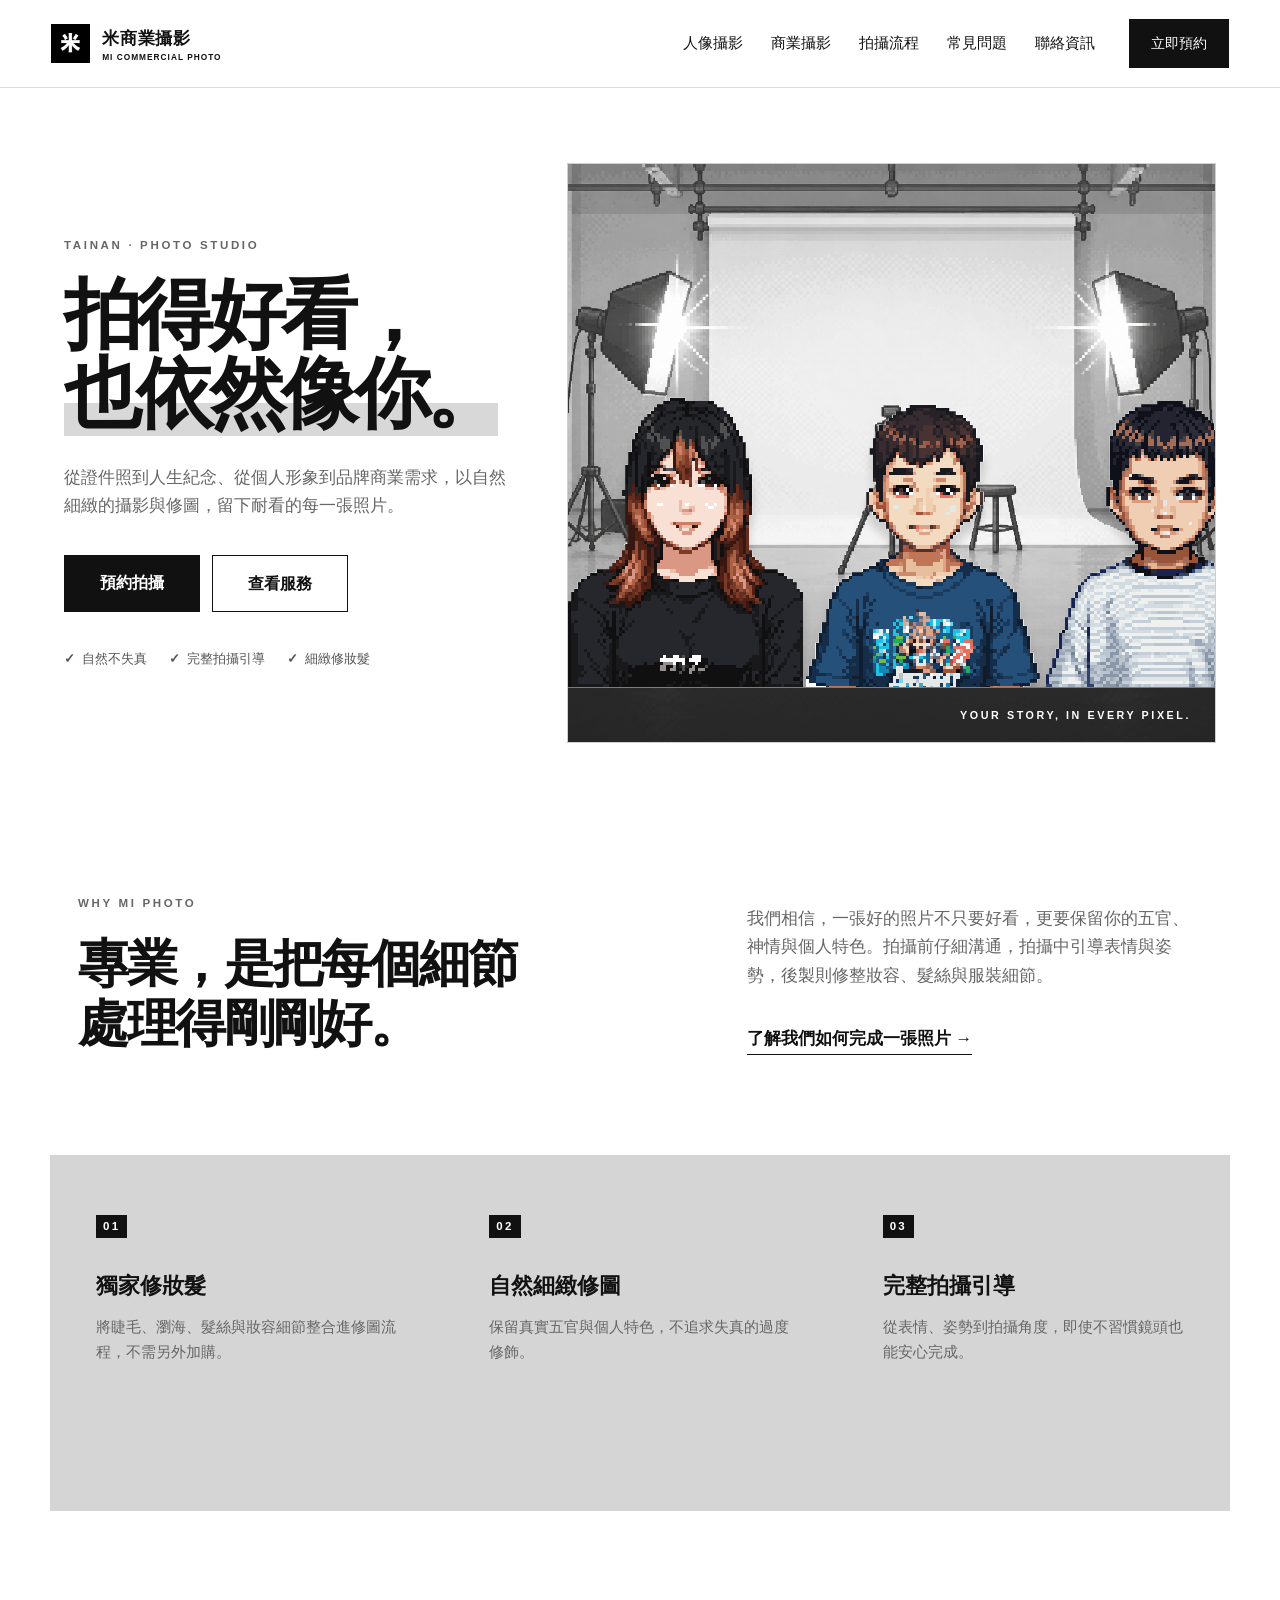
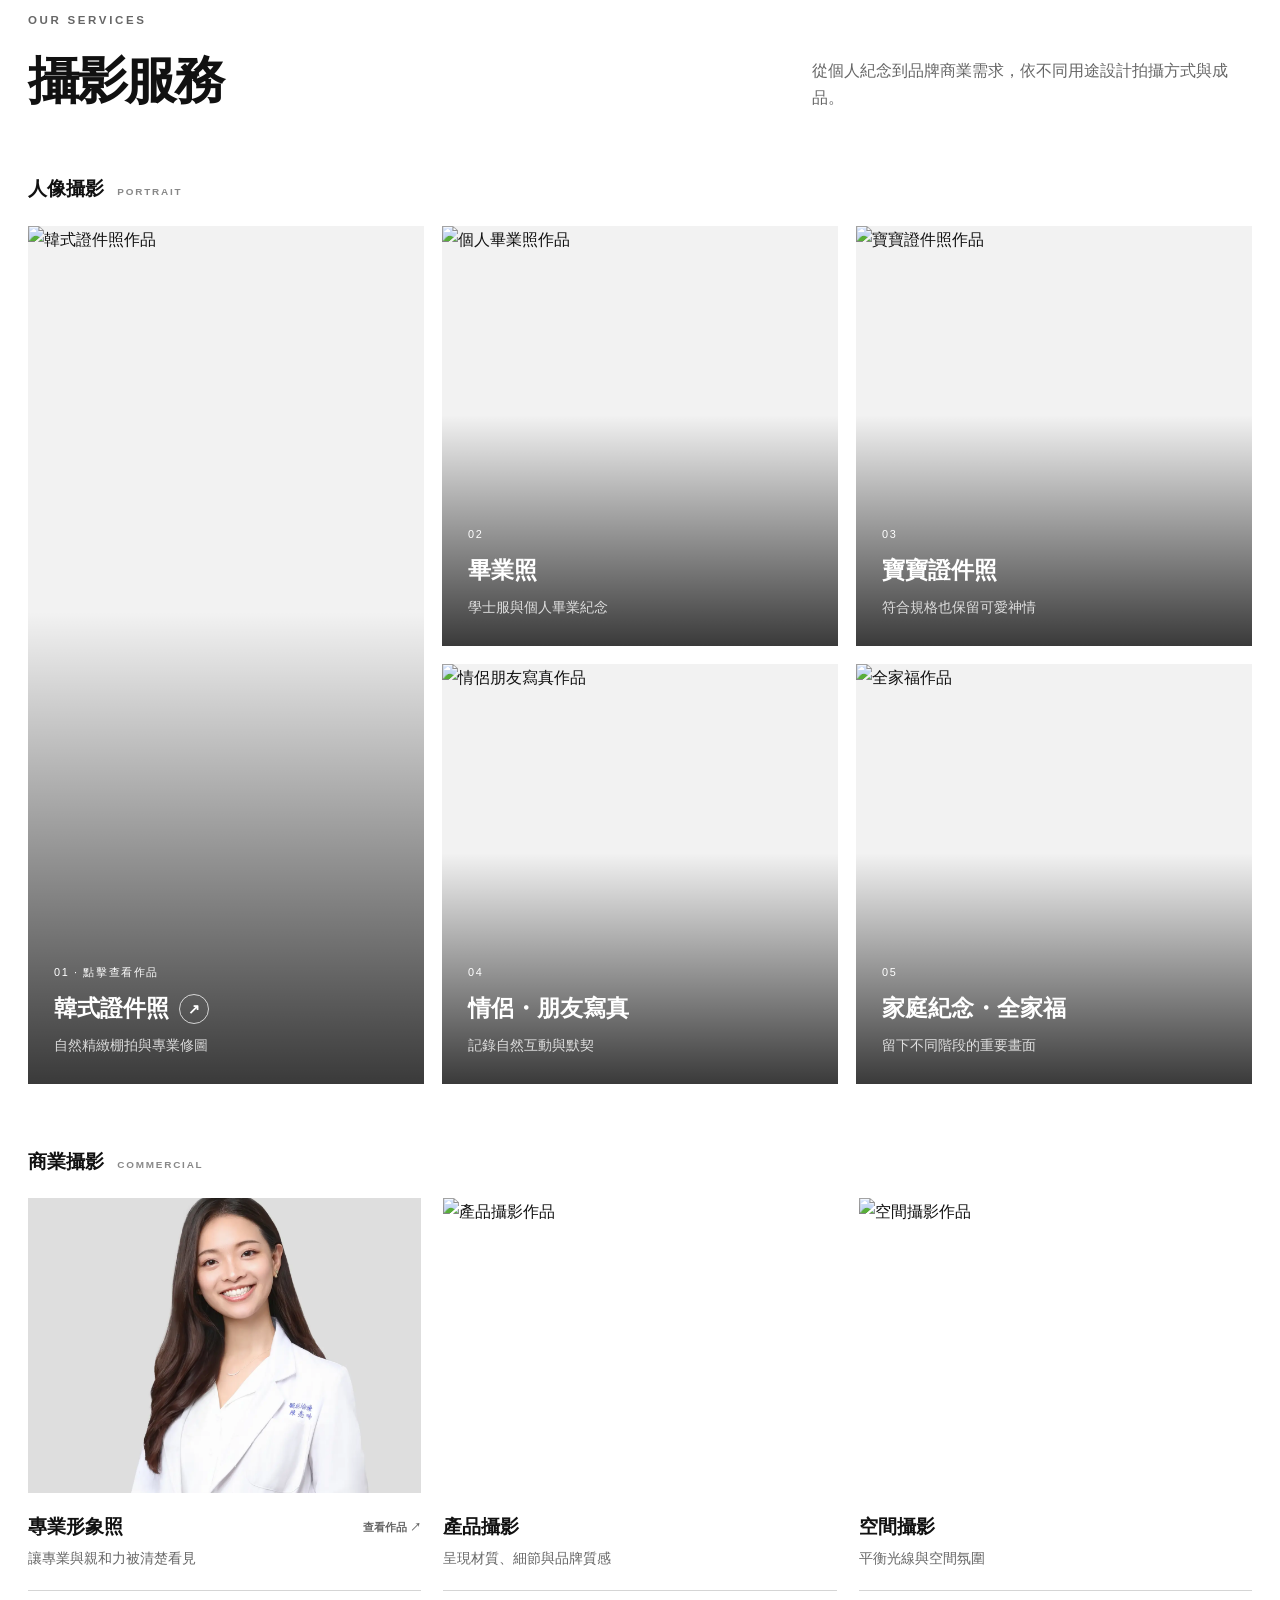
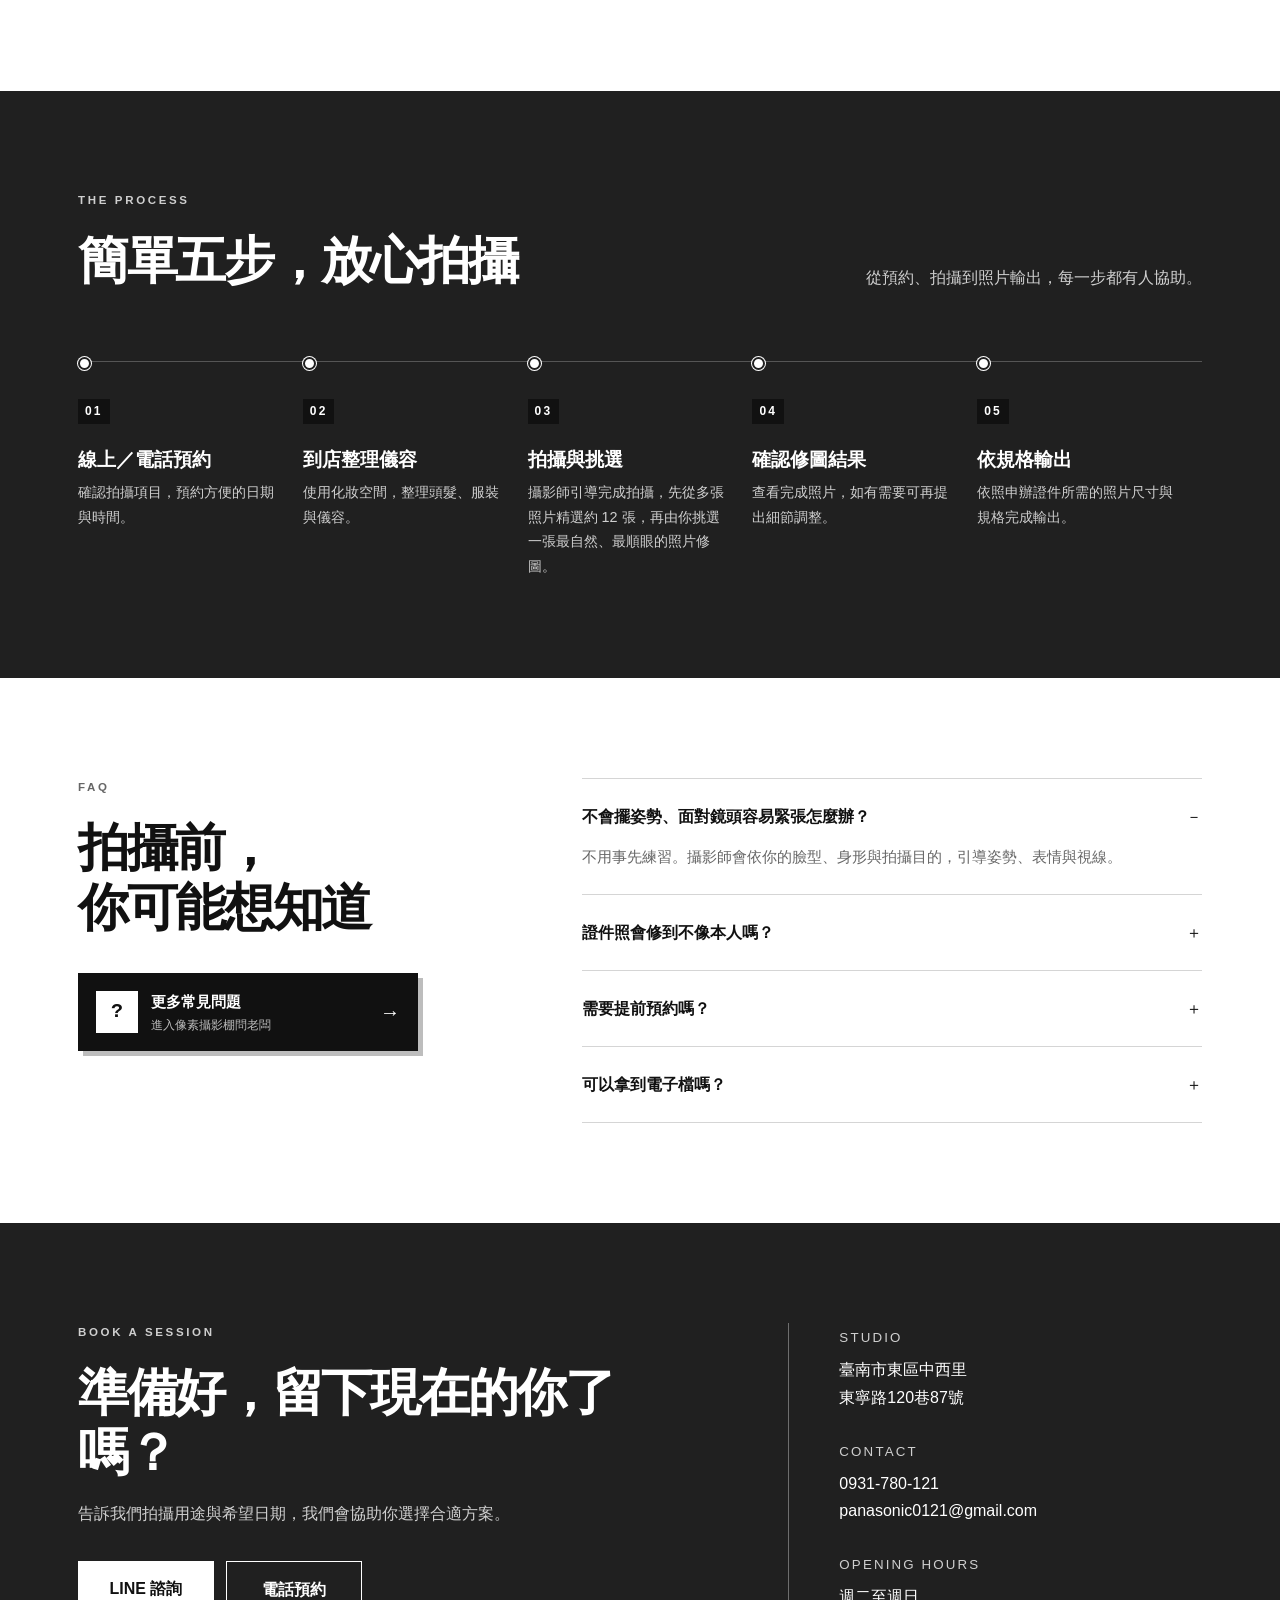
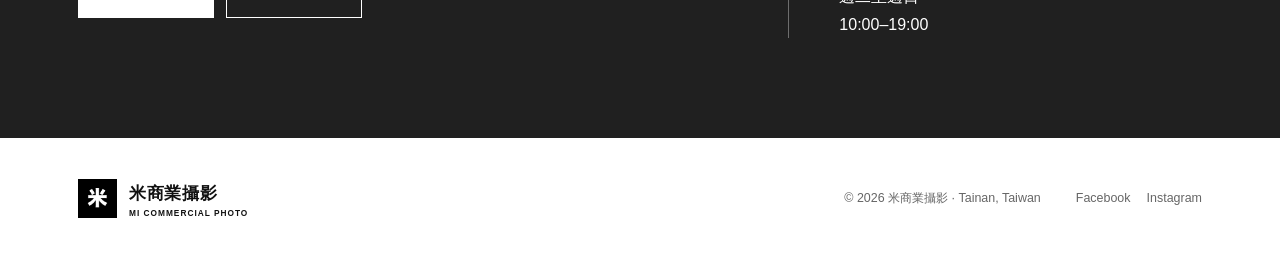
==== index.html @ 7257d0f3 "Add files via upload" ====
<!doctype html>
<html lang="zh-Hant">
<head>
  <meta charset="utf-8">
  <meta name="viewport" content="width=device-width,initial-scale=1">
  <title>米商業攝影｜台南證件照・人像與商業攝影</title>
  <meta name="description" content="台南東區攝影工作室，提供韓式證件照、寶寶證件照、畢業照、全家福、形象照、產品與空間攝影。自然細緻修圖，保留真實的你。">
  <link rel="preconnect" href="https://static.wixstatic.com">
  <link rel="icon" type="image/png" sizes="64x64" href="images/favicon.png?v=2">
  <link rel="stylesheet" href="styles.css">
  <link rel="stylesheet" href="marquee.css">
  <link rel="stylesheet" href="monochrome-theme.css">
</head>
<body>
  <header class="site-header">
    <a class="brand" href="#top" aria-label="米商業攝影首頁"><img class="brand-logo" src="images/logo-mark.png" alt="" width="39" height="39"><span>米商業攝影<small>MI COMMERCIAL PHOTO</small></span></a>
    <button class="menu" type="button" aria-label="開啟選單" aria-expanded="false">☰</button>
    <nav aria-label="主要導覽">
      <a href="#portrait">人像攝影</a><a href="#commercial">商業攝影</a><a href="#process">拍攝流程</a><a href="faq/">常見問題</a><a href="#contact">聯絡資訊</a>
    </nav>
    <a class="header-cta" href="#contact">立即預約</a>
  </header>

  <main id="top">
    <section class="hero">
      <div class="hero-copy">
        <p class="eyebrow">TAINAN · PHOTO STUDIO</p>
        <h1>拍得好看，<br><em>也依然像你。</em></h1>
        <p class="lead">從證件照到人生紀念、從個人形象到品牌商業需求，以自然細緻的攝影與修圖，留下耐看的每一張照片。</p>
        <div class="actions"><a class="btn primary" href="https://lin.ee/QOJqCe8" target="_blank" rel="noopener">預約拍攝</a><a class="btn secondary" href="#services">查看服務</a></div>
        <div class="trust"><span>自然不失真</span><span>完整拍攝引導</span><span>細緻修妝髮</span></div>
      </div>
      <div class="pixel-stage" aria-label="米商業攝影像素人物作品">
        <div class="sun"></div>
        <div class="pixel-marquee">
          <div class="pixel-track">
            <div class="pixel-set">
              <img src="images/pixels/pixel-01.png" alt="像素風女性人像"><img src="images/pixels/pixel-02.png" alt="像素風男性人像"><img src="images/pixels/pixel-03.png" alt="像素風男性人像"><img src="images/pixels/pixel-04.png" alt="像素風女性人像"><img src="images/pixels/pixel-05.png" alt="像素風畢業照人像"><img src="images/pixels/pixel-06.png" alt="像素風男性形象照"><img src="images/pixels/pixel-07.png" alt="像素風女性形象照"><img src="images/pixels/pixel-08.png" alt="像素風男性形象照"><img src="images/pixels/pixel-09.png" alt="像素風男性形象照"><img src="images/pixels/pixel-10.png" alt="像素風女性畢業照"><img src="images/pixels/pixel-11.png" alt="像素風傳統服飾人像"><img src="images/pixels/pixel-12.png" alt="像素風女性人像">
            </div>
            <div class="pixel-set" aria-hidden="true">
              <img src="images/pixels/pixel-01.png" alt=""><img src="images/pixels/pixel-02.png" alt=""><img src="images/pixels/pixel-03.png" alt=""><img src="images/pixels/pixel-04.png" alt=""><img src="images/pixels/pixel-05.png" alt=""><img src="images/pixels/pixel-06.png" alt=""><img src="images/pixels/pixel-07.png" alt=""><img src="images/pixels/pixel-08.png" alt=""><img src="images/pixels/pixel-09.png" alt=""><img src="images/pixels/pixel-10.png" alt=""><img src="images/pixels/pixel-11.png" alt=""><img src="images/pixels/pixel-12.png" alt="">
            </div>
          </div>
        </div>
        <p class="pixel-note">YOUR STORY, IN EVERY PIXEL.</p>
      </div>
    </section>

    <section class="intro section" id="about">
      <div><p class="eyebrow">WHY MI PHOTO</p><h2 class="intro-title"><span>專業，是把每個細節</span><span>處理得剛剛好。</span></h2></div>
      <div class="intro-text"><p>我們相信，一張好的照片不只要好看，更要保留你的五官、神情與個人特色。拍攝前仔細溝通，拍攝中引導表情與姿勢，後製則修整妝容、髮絲與服裝細節。</p><a class="text-link" href="#process">了解我們如何完成一張照片 →</a></div>
    </section>

    <section class="features section">
      <article><b>01</b><h3>獨家修妝髮</h3><p>將睫毛、瀏海、髮絲與妝容細節整合進修圖流程，不需另外加購。</p></article>
      <article><b>02</b><h3>自然細緻修圖</h3><p>保留真實五官與個人特色，不追求失真的過度修飾。</p></article>
      <article><b>03</b><h3>完整拍攝引導</h3><p>從表情、姿勢到拍攝角度，即使不習慣鏡頭也能安心完成。</p></article>
    </section>

    <section class="services section" id="services">
      <div class="section-head"><div><p class="eyebrow">OUR SERVICES</p><h2>攝影服務</h2></div><p>從個人紀念到品牌商業需求，依不同用途設計拍攝方式與成品。</p></div>
      <h3 class="category" id="portrait">人像攝影 <span>PORTRAIT</span></h3>
      <div class="service-grid portraits">
        <a class="service-card large service-link" href="korean-id-photo/" aria-label="查看韓式證件照作品"><img src="https://static.wixstatic.com/media/da6a0c_20ff0517dbc24284b5ea50c1280333aa~mv2.jpg/v1/fill/w_900,h_1100,al_c,q_88/20250417_edited.jpg" alt="韓式證件照作品"><div><span>01 · 點擊查看作品</span><h3>韓式證件照 <b aria-hidden="true">↗</b></h3><p>自然精緻棚拍與專業修圖</p></div></a>
        <article class="service-card"><img src="https://static.wixstatic.com/media/da6a0c_958f8d1e872644c5884673fb73d7f6ef~mv2.jpg/v1/fill/w_800,h_900,al_c,q_88/20250207-4_edited.jpg" alt="個人畢業照作品"><div><span>02</span><h3>畢業照</h3><p>學士服與個人畢業紀念</p></div></article>
        <article class="service-card"><img src="https://static.wixstatic.com/media/da6a0c_13886f7141444a40ab2e8518d1d91525~mv2.jpg/v1/fill/w_800,h_900,al_c,q_88/2026061372469-1.jpg" alt="寶寶證件照作品"><div><span>03</span><h3>寶寶證件照</h3><p>符合規格也保留可愛神情</p></div></article>
        <article class="service-card"><img src="https://static.wixstatic.com/media/da6a0c_4aee83d5798a4f69b5a3d49c141b5cc8~mv2.jpg/v1/fill/w_800,h_900,al_c,q_88/20250514-2_edited.jpg" alt="情侶朋友寫真作品"><div><span>04</span><h3>情侶・朋友寫真</h3><p>記錄自然互動與默契</p></div></article>
        <article class="service-card"><img src="https://static.wixstatic.com/media/da6a0c_e6c6b8c8beb84c89bf2822ffbb082bff~mv2.jpg/v1/fill/w_800,h_900,al_c,q_88/20260107_edited.jpg" alt="全家福作品"><div><span>05</span><h3>家庭紀念・全家福</h3><p>留下不同階段的重要畫面</p></div></article>
      </div>

      <h3 class="category" id="commercial">商業攝影 <span>COMMERCIAL</span></h3>
      <div class="commercial-grid">
        <a class="commercial-card-link" href="professional-portrait/" aria-label="查看專業形象照作品"><article><img class="professional-photo" src="images/professional-portraits/0626-1.webp" alt="專業形象照作品"><h3>專業形象照 <span>查看作品 ↗</span></h3><p>讓專業與親和力被清楚看見</p></article></a>
        <article><img src="https://static.wixstatic.com/media/da6a0c_0603d3b55e7e4c92af5e0aa4b89692a9~mv2.jpg/v1/fill/w_1000,h_750,al_c,q_88/2025092255766.jpg" alt="產品攝影作品"><h3>產品攝影</h3><p>呈現材質、細節與品牌質感</p></article>
        <article><img src="https://static.wixstatic.com/media/da6a0c_9a3afb0da32a4213b69b5fb2cb0a411e~mv2.jpg/v1/fill/w_1000,h_750,al_c,q_88/0Q4A7633.jpg" alt="空間攝影作品"><h3>空間攝影</h3><p>平衡光線與空間氛圍</p></article>
      </div>
    </section>

    <section class="process section" id="process">
      <div class="section-head"><div><p class="eyebrow">THE PROCESS</p><h2>簡單五步，放心拍攝</h2></div><p>從預約、拍攝到照片輸出，每一步都有人協助。</p></div>
      <ol><li><b>01</b><h3>線上／電話預約</h3><p>確認拍攝項目，預約方便的日期與時間。</p></li><li><b>02</b><h3>到店整理儀容</h3><p>使用化妝空間，整理頭髮、服裝與儀容。</p></li><li><b>03</b><h3>拍攝與挑選</h3><p>攝影師引導完成拍攝，先從多張照片精選約 12 張，再由你挑選一張最自然、最順眼的照片修圖。</p></li><li><b>04</b><h3>確認修圖結果</h3><p>查看完成照片，如有需要可再提出細節調整。</p></li><li><b>05</b><h3>依規格輸出</h3><p>依照申辦證件所需的照片尺寸與規格完成輸出。</p></li></ol>
    </section>

    <section class="faq section">
      <div class="faq-heading"><p class="eyebrow">FAQ</p><h2><span>拍攝前，</span><span>你可能想知道</span></h2><a class="faq-more" href="faq/"><span class="faq-more-icon" aria-hidden="true">?</span><span><b>更多常見問題</b><small>進入像素攝影棚問老闆</small></span><i aria-hidden="true">→</i></a></div>
      <div class="faq-list">
        <details open><summary>不會擺姿勢、面對鏡頭容易緊張怎麼辦？</summary><p>不用事先練習。攝影師會依你的臉型、身形與拍攝目的，引導姿勢、表情與視線。</p></details>
        <details><summary>證件照會修到不像本人嗎？</summary><p>不會。我們保留五官比例與個人特色，主要修整膚況、妝髮、衣服與畫面細節。</p></details>
        <details><summary>需要提前預約嗎？</summary><p>建議提前預約，才能保留完整拍攝與挑片時間。可先透過 LINE 告知想拍的項目。</p></details>
        <details><summary>可以拿到電子檔嗎？</summary><p>拍攝完畢後，電子檔會寄 e-mail，也可自備隨身碟儲存。</p></details>
      </div>
    </section>

    <section class="contact section" id="contact">
      <div class="contact-main"><p class="eyebrow">BOOK A SESSION</p><h2>準備好，留下現在的你了嗎？</h2><p>告訴我們拍攝用途與希望日期，我們會協助你選擇合適方案。</p><div class="actions"><a class="btn light" href="https://lin.ee/QOJqCe8" target="_blank" rel="noopener">LINE 諮詢</a><a class="btn outline-light" href="tel:0931780121">電話預約</a></div></div>
      <div class="contact-info"><div><small>STUDIO</small><p>臺南市東區中西里<br>東寧路120巷87號</p></div><div><small>CONTACT</small><p><a href="tel:0931780121">0931-780-121</a><br><a href="mailto:panasonic0121@gmail.com">panasonic0121@gmail.com</a></p></div><div><small>OPENING HOURS</small><p>週二至週日<br>10:00–19:00</p></div></div>
    </section>
  </main>

  <footer><a class="brand footer-brand" href="#top"><img class="brand-logo" src="images/logo-mark.png" alt="" width="39" height="39"><span>米商業攝影<small>MI COMMERCIAL PHOTO</small></span></a><p>© 2026 米商業攝影 · Tainan, Taiwan</p><div><a href="https://www.facebook.com/ricephotostudio" target="_blank" rel="noopener">Facebook</a><a href="https://www.instagram.com/micommercialphoto/" target="_blank" rel="noopener">Instagram</a></div></footer>
  <script src="script.js"></script>
</body>
</html>
---- styles.css ----
:root{--ink:#191919;--muted:#65645f;--paper:#f5f4ef;--blue:#4f80c7;--lime:#d7f13e;--line:#d9d8d1;--white:#fff;--max:1180px}*{box-sizing:border-box}html{scroll-behavior:smooth}body{margin:0;color:var(--ink);background:#fff;font-family:"Noto Sans TC","PingFang TC","Microsoft JhengHei",sans-serif;line-height:1.7}a{color:inherit;text-decoration:none}img{display:block;max-width:100%}.site-header{height:88px;display:flex;align-items:center;gap:34px;padding:0 max(4vw,24px);position:sticky;top:0;background:rgba(255,255,255,.94);backdrop-filter:blur(14px);z-index:20;border-bottom:1px solid rgba(0,0,0,.07)}.brand{display:flex;align-items:center;gap:12px;font-weight:800;font-size:1.05rem;letter-spacing:.04em;margin-right:auto;white-space:nowrap}.brand small{display:block;font-size:.52rem;letter-spacing:.12em;font-weight:700;line-height:1.1}.brand-mark{width:39px;height:39px;display:grid;place-items:center;background:var(--ink);color:#fff;font-size:1.35rem}.site-header nav{display:flex;gap:28px;font-size:.92rem}.site-header nav a{position:relative}.site-header nav a:after{content:"";position:absolute;left:0;right:100%;bottom:-6px;height:2px;background:var(--ink);transition:.25s}.site-header nav a:hover:after{right:0}.header-cta{padding:12px 22px;background:var(--ink);color:#fff;font-size:.9rem}.menu{display:none;border:0;background:transparent;font-size:1.5rem}.hero{max-width:1400px;margin:auto;min-height:700px;display:grid;grid-template-columns:.82fr 1.18fr;gap:4vw;padding:75px max(5vw,34px) 45px;overflow:hidden}.hero-copy{align-self:center;position:relative;z-index:2}.eyebrow{font-size:.72rem;letter-spacing:.23em;font-weight:800;margin:0 0 20px;color:#666}.hero h1{font-size:clamp(3.2rem,6vw,6.4rem);line-height:1.03;letter-spacing:-.06em;margin:0 0 30px;font-weight:900}.hero h1 em{font-style:normal;white-space:nowrap;background:linear-gradient(transparent 62%,var(--lime) 62%)}.lead{font-size:1.05rem;color:var(--muted);max-width:570px}.actions{display:flex;gap:12px;margin-top:34px;flex-wrap:wrap}.btn{min-width:136px;padding:14px 24px;text-align:center;font-weight:700;transition:.2s}.btn:hover{transform:translateY(-2px)}.primary{background:var(--ink);color:#fff}.secondary{border:1px solid var(--ink)}.trust{display:flex;gap:22px;flex-wrap:wrap;margin-top:36px;color:#555;font-size:.82rem}.trust span:before{content:"✓";font-weight:900;margin-right:7px}.pixel-stage{background:var(--blue);min-height:560px;position:relative;display:flex;flex-direction:column;justify-content:flex-end;overflow:hidden}.sun{position:absolute;width:360px;height:360px;border-radius:50%;background:var(--lime);top:55px;left:50%;transform:translateX(-50%)}.pixel-row{position:relative;z-index:2;display:flex;align-items:flex-end;justify-content:center;margin-left:-7%;width:114%}.pixel-row img{width:26%;filter:drop-shadow(0 12px 5px rgba(0,0,0,.16));image-rendering:auto}.pixel-row img:nth-child(2),.pixel-row img:nth-child(3){width:29%;margin-left:-7%}.pixel-row img:nth-child(4){margin-left:-7%}.pixel-note{color:#fff;letter-spacing:.24em;font-size:.67rem;font-weight:800;margin:0;padding:18px 24px;text-align:right;border-top:1px solid rgba(255,255,255,.35)}.section{max-width:var(--max);margin:auto;padding:100px 28px}.intro{display:grid;grid-template-columns:1fr 1fr;gap:10%;align-items:end}.intro h2,.section-head h2,.faq h2,.contact h2{font-size:clamp(2.1rem,4vw,4rem);line-height:1.18;margin:0;letter-spacing:-.045em}.intro-text{font-size:1.05rem;color:var(--muted)}.text-link{display:inline-block;margin-top:18px;color:var(--ink);font-weight:800;border-bottom:1px solid}.features{padding-top:10px;display:grid;grid-template-columns:repeat(3,1fr);gap:1px;background:var(--line);padding-left:0;padding-right:0}.features article{background:var(--paper);padding:46px}.features b{font-size:.72rem;letter-spacing:.2em;color:var(--blue)}.features h3{font-size:1.35rem;margin:30px 0 10px}.features p{color:var(--muted);margin:0;font-size:.92rem}.services{max-width:1320px}.section-head{display:flex;justify-content:space-between;align-items:end;margin-bottom:55px;gap:50px}.section-head>p{max-width:440px;color:var(--muted);margin:0}.category{margin:62px 0 20px;font-size:1.2rem}.category span{font-size:.62rem;letter-spacing:.18em;color:#888;margin-left:8px}.service-grid{display:grid;grid-template-columns:repeat(3,1fr);gap:18px}.service-card{position:relative;background:var(--paper);overflow:hidden;min-height:420px}.service-card.large{grid-row:span 2;min-height:858px}.service-card img{position:absolute;width:100%;height:100%;object-fit:cover;transition:transform .55s}.service-card:hover img{transform:scale(1.025)}.service-card:after{content:"";position:absolute;inset:45% 0 0;background:linear-gradient(transparent,rgba(0,0,0,.76))}.service-card div{position:absolute;z-index:2;bottom:0;color:#fff;padding:26px}.service-card div span{font-size:.68rem;letter-spacing:.15em}.service-card h3{font-size:1.45rem;margin:5px 0}.service-card p{margin:0;color:rgba(255,255,255,.8);font-size:.88rem}.commercial-grid{display:grid;grid-template-columns:repeat(3,1fr);gap:22px}.commercial-grid article{border-bottom:1px solid var(--line);padding-bottom:20px}.commercial-grid img{aspect-ratio:4/3;object-fit:cover}.commercial-grid h3{margin:18px 0 2px;font-size:1.2rem}.commercial-grid p{margin:0;color:var(--muted);font-size:.9rem}.process{max-width:none;background:var(--ink);color:#fff;padding-left:max(calc((100% - 1124px)/2),28px);padding-right:max(calc((100% - 1124px)/2),28px)}.process .eyebrow,.process .section-head>p{color:#aaa}.process ol{list-style:none;padding:0;margin:70px 0 0;display:grid;grid-template-columns:repeat(4,1fr);border-top:1px solid #555}.process li{padding:34px 24px 0 0;position:relative}.process li:before{content:"";position:absolute;width:9px;height:9px;background:var(--lime);border-radius:50%;top:-5px}.process b{color:var(--lime);font-size:.75rem;letter-spacing:.18em}.process h3{font-size:1.2rem;margin:20px 0 4px}.process li p{color:#aaa;margin:0;font-size:.9rem}.faq{display:grid;grid-template-columns:.8fr 1.2fr;gap:8%}.faq-list{border-top:1px solid var(--line)}details{border-bottom:1px solid var(--line);padding:24px 0}summary{font-weight:800;cursor:pointer;list-style:none;padding-right:30px;position:relative}summary:after{content:"＋";position:absolute;right:0;font-weight:400}details[open] summary:after{content:"－"}details p{color:var(--muted);font-size:.92rem;max-width:620px;margin:14px 0 0}.contact{max-width:none;background:var(--blue);color:#fff;display:grid;grid-template-columns:1.2fr .8fr;gap:8%;padding-left:max(calc((100% - 1124px)/2),28px);padding-right:max(calc((100% - 1124px)/2),28px)}.contact .eyebrow{color:#dbe7f8}.contact-main>p:not(.eyebrow){max-width:620px;color:#e1e9f6}.light{background:#fff;color:var(--ink)}.outline-light{border:1px solid rgba(255,255,255,.7);color:#fff}.contact-info{display:grid;gap:26px;border-left:1px solid rgba(255,255,255,.35);padding-left:50px}.contact-info small{letter-spacing:.16em;color:#dbe7f8}.contact-info p{margin:6px 0 0}footer{max-width:var(--max);margin:auto;padding:38px 28px;display:flex;align-items:center;gap:35px;font-size:.78rem;color:#666}.footer-brand{color:var(--ink)}footer p{margin-left:auto}footer>div{display:flex;gap:16px}
@media(max-width:900px){.site-header{height:72px}.site-header nav,.header-cta{display:none}.menu{display:block}.site-header.open nav{display:flex;position:absolute;top:72px;left:0;right:0;background:#fff;flex-direction:column;padding:24px;border-bottom:1px solid var(--line)}.hero{grid-template-columns:1fr;padding-top:55px}.hero-copy{text-align:center}.lead{margin-left:auto;margin-right:auto}.actions,.trust{justify-content:center}.pixel-stage{min-height:470px}.intro,.faq,.contact{grid-template-columns:1fr;gap:45px}.features{grid-template-columns:1fr}.service-grid{grid-template-columns:repeat(2,1fr)}.service-card.large{grid-row:span 1;min-height:420px}.commercial-grid{grid-template-columns:1fr}.process ol{grid-template-columns:repeat(2,1fr);gap:36px}.contact-info{border-left:0;border-top:1px solid rgba(255,255,255,.35);padding:35px 0 0;grid-template-columns:repeat(3,1fr)}footer{flex-wrap:wrap}footer p{margin-left:auto}}
@media(max-width:600px){.site-header{padding:0 18px}.brand-mark{width:34px;height:34px}.hero{min-height:auto;padding:42px 20px 25px}.hero h1{font-size:3rem}.hero h1 em{white-space:normal}.trust{gap:9px 16px}.pixel-stage{min-height:390px}.sun{width:270px;height:270px}.pixel-row{width:130%;margin-left:-15%}.pixel-row img{width:29%}.pixel-row img:nth-child(2),.pixel-row img:nth-child(3){width:32%}.section{padding:72px 20px}.section-head{display:block}.section-head>p{margin-top:18px}.features{padding:0}.features article{padding:34px 24px}.service-grid{grid-template-columns:1fr}.service-card,.service-card.large{min-height:480px}.process{padding-top:72px;padding-bottom:72px}.process ol{grid-template-columns:1fr 1fr;margin-top:50px}.contact{padding-top:72px;padding-bottom:72px}.contact-info{grid-template-columns:1fr}.faq h2{font-size:2.55rem}footer{padding:32px 20px;display:block}footer p{margin:22px 0}footer>div{margin-top:10px}}
---- marquee.css ----
.pixel-marquee {
  position: relative;
  z-index: 2;
  width: 100%;
  overflow: hidden;
}

.pixel-track {
  display: flex;
  width: max-content;
  animation: pixel-scroll 42s linear infinite;
  will-change: transform;
}

.pixel-marquee:hover .pixel-track {
  animation-play-state: paused;
}

.pixel-set {
  display: flex;
  align-items: flex-end;
  gap: 3px;
  padding-right: 3px;
  flex: none;
}

.pixel-set img {
  width: auto;
  max-width: none;
  height: 305px;
  flex: none;
  filter: drop-shadow(0 12px 5px rgba(0, 0, 0, .16));
  image-rendering: pixelated;
}

.pixel-note {
  position: relative;
  z-index: 3;
  background: rgba(34, 73, 131, .15);
}

@keyframes pixel-scroll {
  from { transform: translateX(0); }
  to { transform: translateX(-50%); }
}

@media (max-width: 900px) {
  .pixel-set img { height: 270px; }
}

@media (max-width: 600px) {
  .pixel-track { animation-duration: 34s; }
  .pixel-set img { height: 220px; }
}

@media (prefers-reduced-motion: reduce) {
  .pixel-track { animation: none; }
}
---- monochrome-theme.css ----
:root {
  --ink: #111111;
  --muted: #666666;
  --paper: #f2f2f2;
  --blue: #2b2b2b;
  --lime: #d7d7d7;
  --line: #d5d5d5;
  --white: #ffffff;
}

body,
.site-header {
  background-color: #ffffff;
}

.brand-logo {
  width: 39px;
  height: 39px;
  object-fit: cover;
  flex: 0 0 auto;
}

.intro {
  grid-template-columns: 1.1fr .9fr;
}

.intro-title {
  font-size: clamp(1.65rem, 4.1vw, 3.2rem);
}

.intro-title span {
  display: block;
  white-space: nowrap;
}

.site-header {
  border-bottom-color: #dddddd;
}

.hero h1 em {
  background: linear-gradient(transparent 62%, #d8d8d8 62%);
}

.pixel-stage {
  background-color: #e8e8e8;
  background-image: url("images/photo-studio-pixel-bg.png");
  background-position: center;
  background-size: cover;
  border: 1px solid #cfcfcf;
}

.pixel-stage::before {
  content: "";
  position: absolute;
  inset: 0;
  z-index: 1;
  background: rgba(255, 255, 255, .18);
  pointer-events: none;
}

.pixel-stage::after {
  content: "";
  position: absolute;
  inset: 0;
  z-index: 4;
  background: #ffffff;
  opacity: 0;
  pointer-events: none;
  animation: studio-flash 5.5s ease-out infinite;
}

@keyframes studio-flash {
  0%, 46%, 100% { opacity: 0; }
  47% { opacity: .42; }
  48.5% { opacity: .07; }
  50% { opacity: .22; }
  52% { opacity: 0; }
}

.pixel-stage .sun {
  display: none;
}

.pixel-note {
  color: #ffffff;
  background: rgba(17, 17, 17, .84);
  border-top-color: rgba(255, 255, 255, .38);
}

.features {
  background: #d5d5d5;
  gap: 0;
}

.features article {
  background: #d5d5d5;
}

.service-card {
  background: #f2f2f2;
}

.service-link {
  display: block;
  cursor: pointer;
}

.service-link h3 {
  display: flex;
  align-items: center;
  gap: 10px;
}

.service-link h3 b {
  display: inline-grid;
  place-items: center;
  width: 30px;
  height: 30px;
  border: 1px solid rgba(255,255,255,.75);
  border-radius: 50%;
  font-size: .9rem;
  transition: transform .2s, background .2s, color .2s;
}

.service-link:hover h3 b,
.service-link:focus-visible h3 b {
  transform: translate(3px,-3px);
  background: #ffffff;
  color: #111111;
}

.commercial-grid .professional-photo {
  object-position: center 12%;
}

.commercial-card-link {
  display: block;
}

.commercial-card-link article {
  height: 100%;
}

.commercial-card-link h3 {
  display: flex;
  align-items: center;
  justify-content: space-between;
  gap: 12px;
}

.commercial-card-link h3 span {
  font-size: .7rem;
  font-weight: 700;
  color: #666666;
  white-space: nowrap;
}

.commercial-card-link img {
  transition: transform .4s;
}

.commercial-card-link:hover img,
.commercial-card-link:focus-visible img {
  transform: scale(1.02);
}

.features b,
.process b {
  color: #ffffff;
  background: #111111;
  display: inline-block;
  padding: 2px 7px;
}

.process,
.contact {
  background: #202020;
}

.process ol {
  grid-template-columns: repeat(5, 1fr);
}

.process .eyebrow,
.process .section-head > p,
.process li p,
.contact .eyebrow,
.contact-main > p:not(.eyebrow),
.contact-info small {
  color: #cfcfcf;
}

.process li::before {
  background: #ffffff;
  border: 2px solid #202020;
  box-shadow: 0 0 0 1px #ffffff;
}

.btn.primary,
.header-cta,
.brand-mark {
  background: #111111;
  color: #ffffff;
}

.btn.secondary {
  border-color: #111111;
  color: #111111;
  background: #ffffff;
}

.btn.light {
  color: #111111;
  background: #ffffff;
}

.btn.outline-light {
  border-color: #ffffff;
  color: #ffffff;
}

.faq-heading h2 span {
  display: block;
  white-space: nowrap;
}

.faq-more {
  display: grid;
  grid-template-columns: 42px 1fr auto;
  align-items: center;
  gap: 13px;
  max-width: 340px;
  margin-top: 34px;
  padding: 14px 16px;
  color: #ffffff;
  background: #111111;
  border: 2px solid #111111;
  box-shadow: 5px 5px 0 #bdbdbd;
  transition: transform .18s, box-shadow .18s;
}

.faq-more:hover,
.faq-more:focus-visible {
  transform: translate(-2px, -2px);
  box-shadow: 8px 8px 0 #bdbdbd;
}

.faq-more-icon {
  display: grid;
  place-items: center;
  width: 42px;
  height: 42px;
  color: #111111;
  background: #ffffff;
  font: 900 1.25rem/1 "Courier New", monospace;
  image-rendering: pixelated;
}

.faq-more b,
.faq-more small {
  display: block;
}

.faq-more b {
  font-size: .95rem;
}

.faq-more small {
  margin-top: 1px;
  color: #bdbdbd;
  font-size: .72rem;
}

.faq-more i {
  font-style: normal;
  font-size: 1.25rem;
}

@media (max-width: 900px) {
  .process ol {
    grid-template-columns: repeat(2, 1fr);
  }

  .intro {
    grid-template-columns: 1fr;
  }
}

@media (max-width: 600px) {
  .brand-logo {
    width: 34px;
    height: 34px;
  }

  .intro-title {
    font-size: clamp(1.65rem, 8.2vw, 2.2rem);
    letter-spacing: -.055em;
  }

  .pixel-stage {
    background-position: 58% center;
  }
}

@media (prefers-reduced-motion: reduce) {
  .pixel-stage::after {
    animation: none;
  }
}
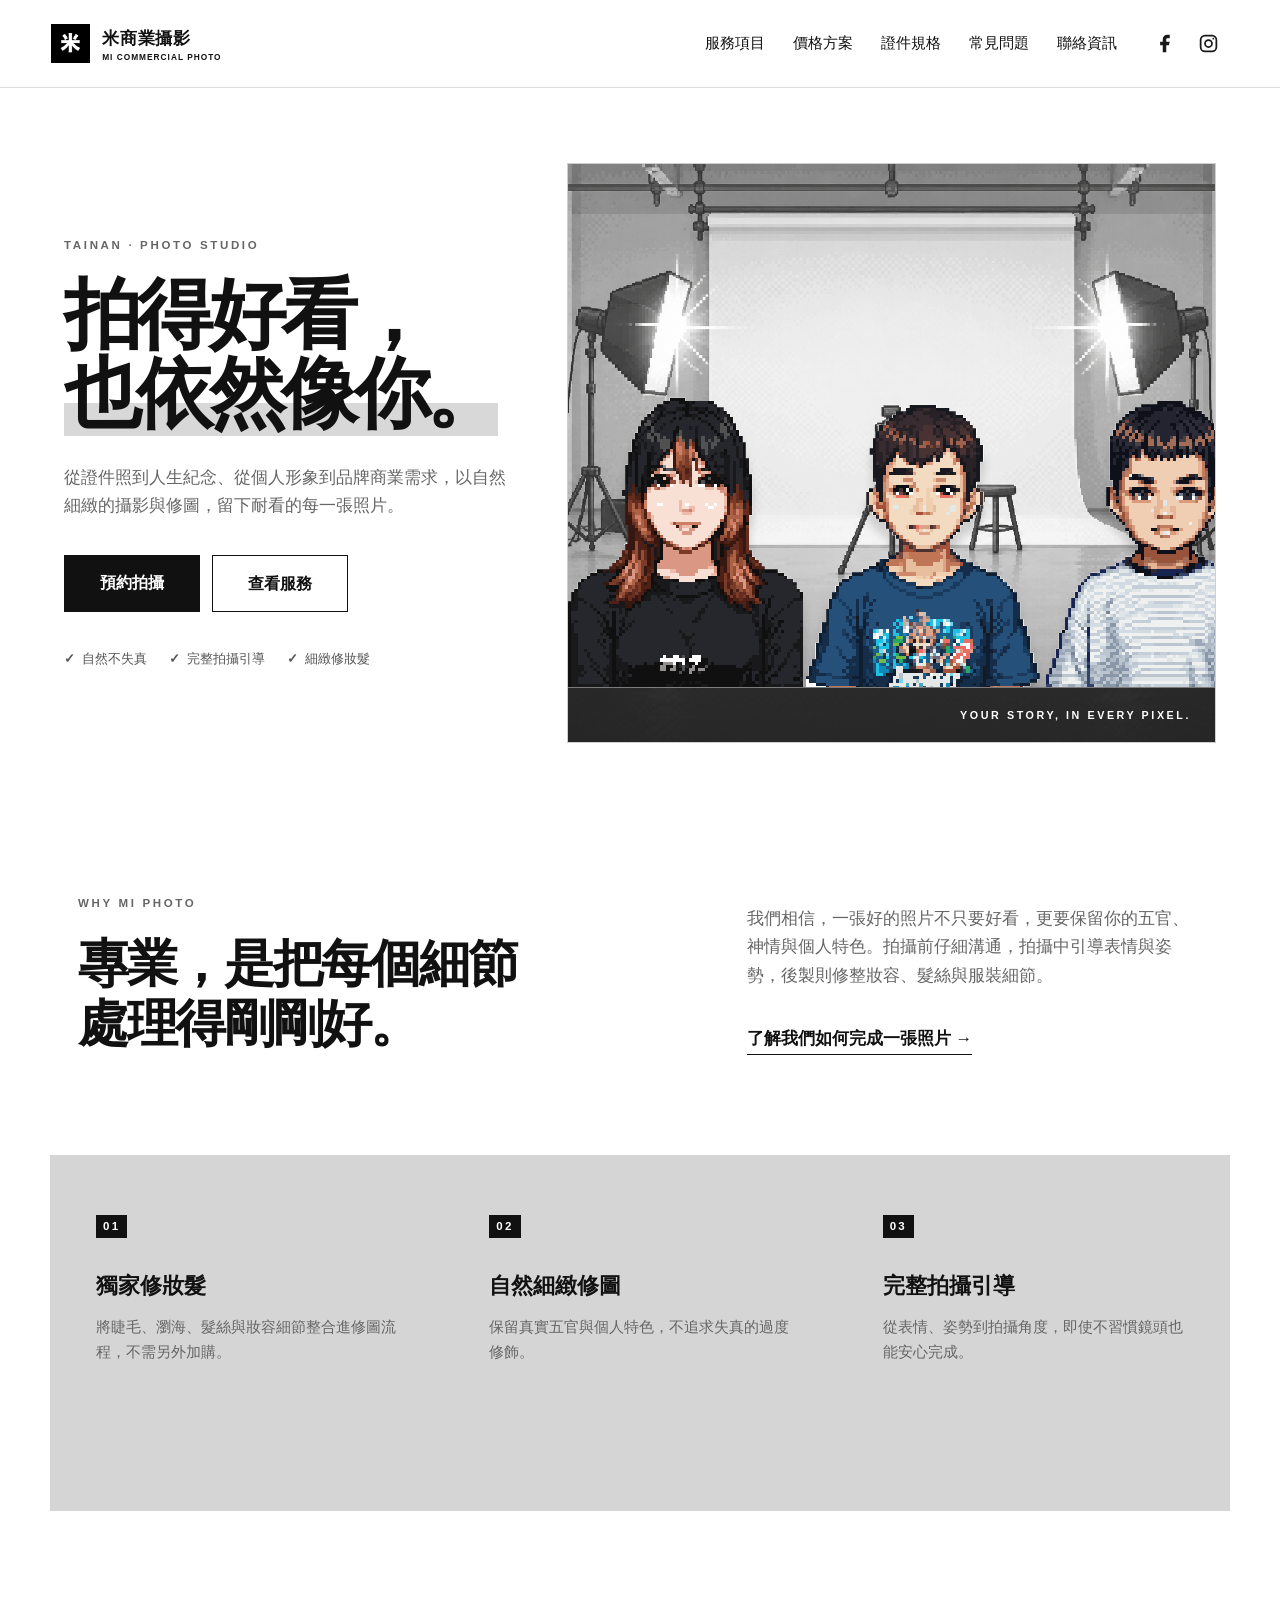
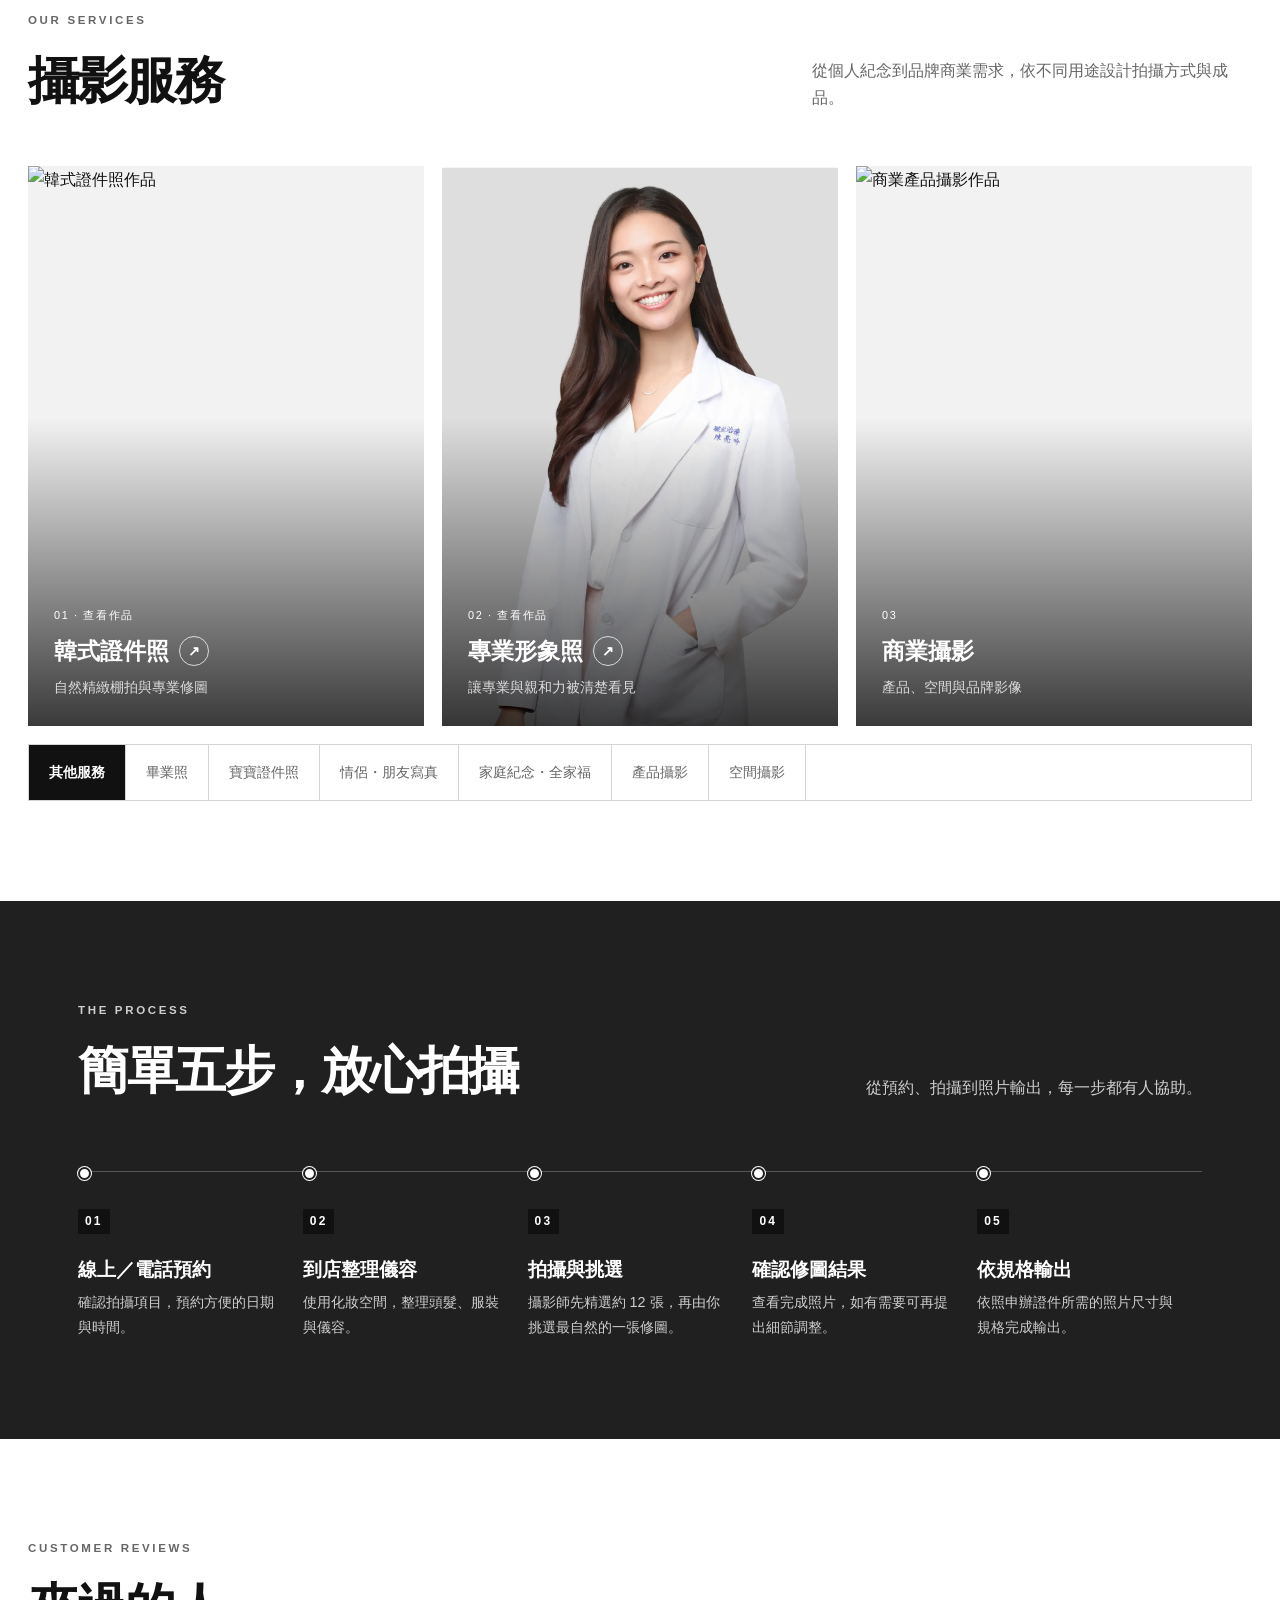
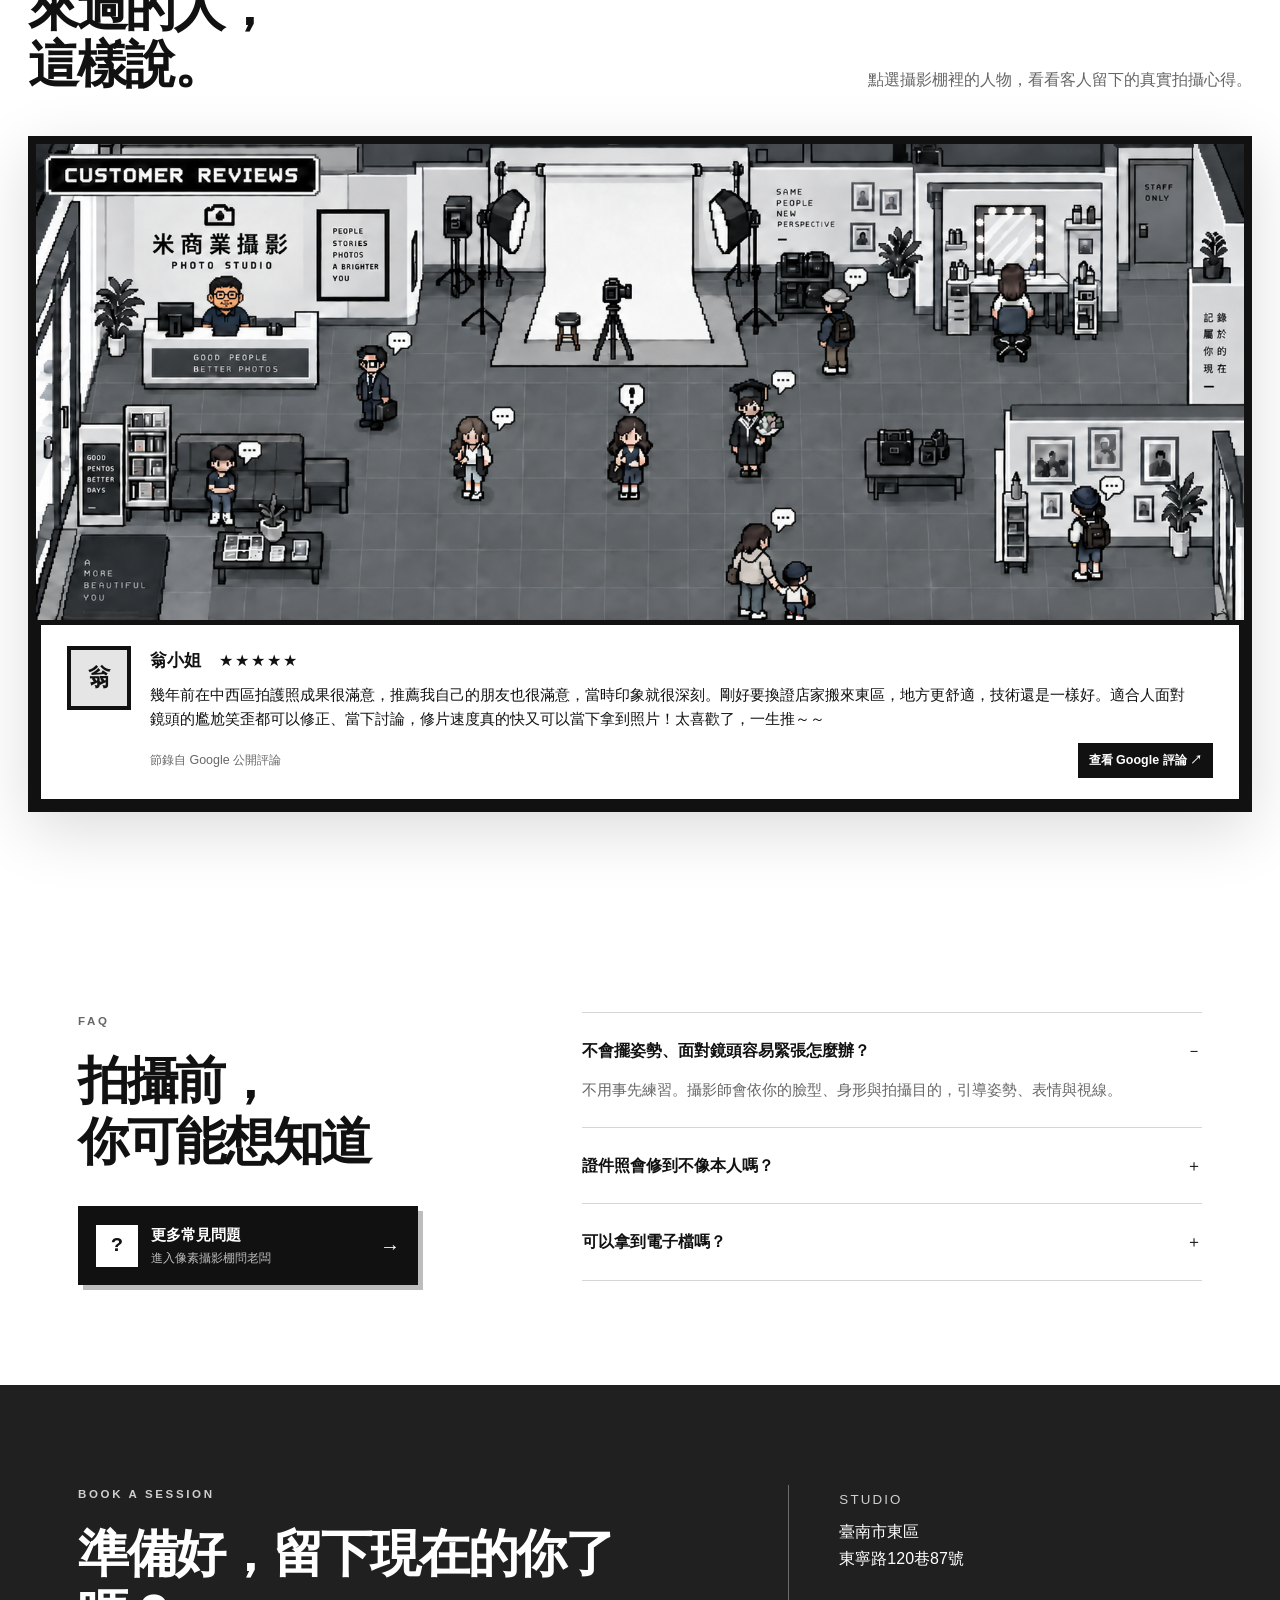
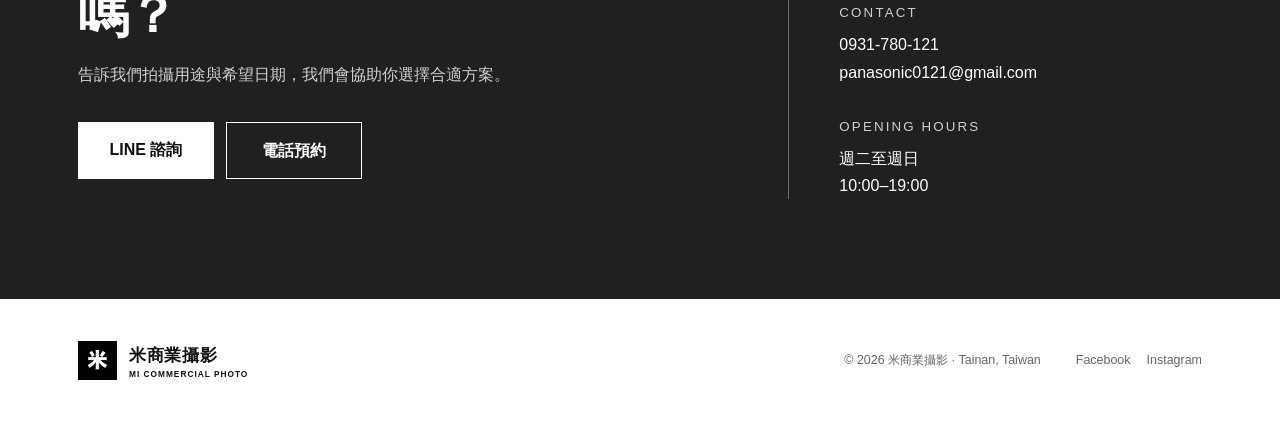
==== commit 19d1f449: "Add files via upload" ====
--- a/index.html
+++ b/index.html
@@ -7,18 +7,26 @@
   <meta name="description" content="台南東區攝影工作室，提供韓式證件照、寶寶證件照、畢業照、全家福、形象照、產品與空間攝影。自然細緻修圖，保留真實的你。">
   <link rel="preconnect" href="https://static.wixstatic.com">
   <link rel="icon" type="image/png" sizes="64x64" href="images/favicon.png?v=2">
-  <link rel="stylesheet" href="styles.css">
+  <link rel="stylesheet" href="styles.css?v=22">
   <link rel="stylesheet" href="marquee.css">
   <link rel="stylesheet" href="monochrome-theme.css">
+  <link rel="stylesheet" href="header-social.css">
 </head>
 <body>
   <header class="site-header">
     <a class="brand" href="#top" aria-label="米商業攝影首頁"><img class="brand-logo" src="images/logo-mark.png" alt="" width="39" height="39"><span>米商業攝影<small>MI COMMERCIAL PHOTO</small></span></a>
     <button class="menu" type="button" aria-label="開啟選單" aria-expanded="false">☰</button>
     <nav aria-label="主要導覽">
-      <a href="#portrait">人像攝影</a><a href="#commercial">商業攝影</a><a href="#process">拍攝流程</a><a href="faq/">常見問題</a><a href="#contact">聯絡資訊</a>
+      <a href="#services">服務項目</a><a href="price/">價格方案</a><a href="photo-size/">證件規格</a><a href="faq/">常見問題</a><a href="#contact">聯絡資訊</a>
+      <div class="header-social" aria-label="社群平台">
+        <a href="https://www.facebook.com/ricephotostudio" target="_blank" rel="noopener noreferrer" aria-label="米商業攝影 Facebook 粉絲團（另開分頁）" title="Facebook">
+          <svg width="21" height="21" viewBox="0 0 24 24" fill="currentColor" aria-hidden="true"><path d="M18 2h-3a5 5 0 0 0-5 5v3H7v4h3v8h4v-8h3l1-4h-4V7a1 1 0 0 1 1-1h3z"/></svg>
+        </a>
+        <a href="https://www.instagram.com/micommercialphoto/" target="_blank" rel="noopener noreferrer" aria-label="米商業攝影 Instagram（另開分頁）" title="Instagram">
+          <svg width="21" height="21" viewBox="0 0 24 24" fill="none" stroke="currentColor" stroke-width="2" aria-hidden="true"><rect x="3" y="3" width="18" height="18" rx="5"/><circle cx="12" cy="12" r="4"/><circle cx="17.5" cy="6.5" r="1" fill="currentColor" stroke="none"/></svg>
+        </a>
+      </div>
     </nav>
-    <a class="header-cta" href="#contact">立即預約</a>
   </header>
 
   <main id="top">
@@ -59,26 +67,46 @@
 
     <section class="services section" id="services">
       <div class="section-head"><div><p class="eyebrow">OUR SERVICES</p><h2>攝影服務</h2></div><p>從個人紀念到品牌商業需求，依不同用途設計拍攝方式與成品。</p></div>
-      <h3 class="category" id="portrait">人像攝影 <span>PORTRAIT</span></h3>
-      <div class="service-grid portraits">
-        <a class="service-card large service-link" href="korean-id-photo/" aria-label="查看韓式證件照作品"><img src="https://static.wixstatic.com/media/da6a0c_20ff0517dbc24284b5ea50c1280333aa~mv2.jpg/v1/fill/w_900,h_1100,al_c,q_88/20250417_edited.jpg" alt="韓式證件照作品"><div><span>01 · 點擊查看作品</span><h3>韓式證件照 <b aria-hidden="true">↗</b></h3><p>自然精緻棚拍與專業修圖</p></div></a>
-        <article class="service-card"><img src="https://static.wixstatic.com/media/da6a0c_958f8d1e872644c5884673fb73d7f6ef~mv2.jpg/v1/fill/w_800,h_900,al_c,q_88/20250207-4_edited.jpg" alt="個人畢業照作品"><div><span>02</span><h3>畢業照</h3><p>學士服與個人畢業紀念</p></div></article>
-        <article class="service-card"><img src="https://static.wixstatic.com/media/da6a0c_13886f7141444a40ab2e8518d1d91525~mv2.jpg/v1/fill/w_800,h_900,al_c,q_88/2026061372469-1.jpg" alt="寶寶證件照作品"><div><span>03</span><h3>寶寶證件照</h3><p>符合規格也保留可愛神情</p></div></article>
-        <article class="service-card"><img src="https://static.wixstatic.com/media/da6a0c_4aee83d5798a4f69b5a3d49c141b5cc8~mv2.jpg/v1/fill/w_800,h_900,al_c,q_88/20250514-2_edited.jpg" alt="情侶朋友寫真作品"><div><span>04</span><h3>情侶・朋友寫真</h3><p>記錄自然互動與默契</p></div></article>
-        <article class="service-card"><img src="https://static.wixstatic.com/media/da6a0c_e6c6b8c8beb84c89bf2822ffbb082bff~mv2.jpg/v1/fill/w_800,h_900,al_c,q_88/20260107_edited.jpg" alt="全家福作品"><div><span>05</span><h3>家庭紀念・全家福</h3><p>留下不同階段的重要畫面</p></div></article>
+      <div class="featured-services">
+        <a class="service-card service-link" id="portrait" href="korean-id-photo/" aria-label="查看韓式證件照作品"><img src="https://static.wixstatic.com/media/da6a0c_20ff0517dbc24284b5ea50c1280333aa~mv2.jpg/v1/fill/w_900,h_1100,al_c,q_88/20250417_edited.jpg" alt="韓式證件照作品"><div><span>01 · 查看作品</span><h3>韓式證件照 <b aria-hidden="true">↗</b></h3><p>自然精緻棚拍與專業修圖</p></div></a>
+        <a class="service-card service-link" href="professional-portrait/" aria-label="查看專業形象照作品"><img class="professional-photo" src="images/professional-portraits/0626-1.webp" alt="專業形象照作品"><div><span>02 · 查看作品</span><h3>專業形象照 <b aria-hidden="true">↗</b></h3><p>讓專業與親和力被清楚看見</p></div></a>
+        <article class="service-card" id="commercial"><img src="https://static.wixstatic.com/media/da6a0c_0603d3b55e7e4c92af5e0aa4b89692a9~mv2.jpg/v1/fill/w_1000,h_750,al_c,q_88/2025092255766.jpg" alt="商業產品攝影作品"><div><span>03</span><h3>商業攝影</h3><p>產品、空間與品牌影像</p></div></article>
       </div>
-
-      <h3 class="category" id="commercial">商業攝影 <span>COMMERCIAL</span></h3>
-      <div class="commercial-grid">
-        <a class="commercial-card-link" href="professional-portrait/" aria-label="查看專業形象照作品"><article><img class="professional-photo" src="images/professional-portraits/0626-1.webp" alt="專業形象照作品"><h3>專業形象照 <span>查看作品 ↗</span></h3><p>讓專業與親和力被清楚看見</p></article></a>
-        <article><img src="https://static.wixstatic.com/media/da6a0c_0603d3b55e7e4c92af5e0aa4b89692a9~mv2.jpg/v1/fill/w_1000,h_750,al_c,q_88/2025092255766.jpg" alt="產品攝影作品"><h3>產品攝影</h3><p>呈現材質、細節與品牌質感</p></article>
-        <article><img src="https://static.wixstatic.com/media/da6a0c_9a3afb0da32a4213b69b5fb2cb0a411e~mv2.jpg/v1/fill/w_1000,h_750,al_c,q_88/0Q4A7633.jpg" alt="空間攝影作品"><h3>空間攝影</h3><p>平衡光線與空間氛圍</p></article>
+      <div class="service-shortcuts" aria-label="其他攝影服務">
+        <p>其他服務</p><span>畢業照</span><span>寶寶證件照</span><span>情侶・朋友寫真</span><span>家庭紀念・全家福</span><span>產品攝影</span><span>空間攝影</span>
       </div>
     </section>
 
     <section class="process section" id="process">
       <div class="section-head"><div><p class="eyebrow">THE PROCESS</p><h2>簡單五步，放心拍攝</h2></div><p>從預約、拍攝到照片輸出，每一步都有人協助。</p></div>
-      <ol><li><b>01</b><h3>線上／電話預約</h3><p>確認拍攝項目，預約方便的日期與時間。</p></li><li><b>02</b><h3>到店整理儀容</h3><p>使用化妝空間，整理頭髮、服裝與儀容。</p></li><li><b>03</b><h3>拍攝與挑選</h3><p>攝影師引導完成拍攝，先從多張照片精選約 12 張，再由你挑選一張最自然、最順眼的照片修圖。</p></li><li><b>04</b><h3>確認修圖結果</h3><p>查看完成照片，如有需要可再提出細節調整。</p></li><li><b>05</b><h3>依規格輸出</h3><p>依照申辦證件所需的照片尺寸與規格完成輸出。</p></li></ol>
+      <ol><li><b>01</b><h3>線上／電話預約</h3><p>確認拍攝項目，預約方便的日期與時間。</p></li><li><b>02</b><h3>到店整理儀容</h3><p>使用化妝空間，整理頭髮、服裝與儀容。</p></li><li><b>03</b><h3>拍攝與挑選</h3><p>攝影師先精選約 12 張，再由你挑選最自然的一張修圖。</p></li><li><b>04</b><h3>確認修圖結果</h3><p>查看完成照片，如有需要可再提出細節調整。</p></li><li><b>05</b><h3>依規格輸出</h3><p>依照申辦證件所需的照片尺寸與規格完成輸出。</p></li></ol>
+    </section>
+
+    <section class="reviews section" id="reviews" aria-labelledby="reviews-title">
+      <div class="reviews-heading">
+        <div><p class="eyebrow">CUSTOMER REVIEWS</p><h2 id="reviews-title">來過的人，<br>這樣說。</h2></div>
+        <p>點選攝影棚裡的人物，看看客人留下的真實拍攝心得。</p>
+      </div>
+      <div class="review-game">
+        <div class="review-scene" role="group" aria-label="點選像素人物切換客人評論">
+          <img src="images/pixel-google-reviews-owner.png" alt="米商業攝影像素風攝影棚，左上角是工作室老闆，場景中有拍攝區、等待區與多位客人">
+          <button class="review-npc npc-1 active" type="button" data-review="0" aria-label="查看翁小姐的評論"></button>
+          <button class="review-npc npc-2" type="button" data-review="1" aria-label="查看 蔡小姐 的評論"></button>
+          <button class="review-npc npc-3" type="button" data-review="2" aria-label="查看林小姐的評論"></button>
+          <button class="review-npc npc-4" type="button" data-review="3" aria-label="查看余小姐的評論"></button>
+          <button class="review-npc npc-5" type="button" data-review="4" aria-label="查看 B小姐 的評論"></button>
+          <button class="review-npc npc-6" type="button" data-review="5" aria-label="查看艾小姐的評論"></button>
+          <button class="review-npc npc-7" type="button" data-review="6" aria-label="查看 S小姐 的評論"></button>
+        </div>
+        <article class="review-dialog" aria-live="polite">
+          <div class="review-avatar" aria-hidden="true">翁</div>
+          <div class="review-copy">
+            <div class="review-meta"><h3>翁小姐</h3><span class="review-stars" aria-label="5 星評價">★★★★★</span></div>
+            <p class="review-text">幾年前在中西區拍護照成果很滿意，推薦我自己的朋友也很滿意，當時印象就很深刻。剛好要換證店家搬來東區，地方更舒適，技術還是一樣好。適合人面對鏡頭的尷尬笑歪都可以修正、當下討論，修片速度真的快又可以當下拿到照片！太喜歡了，一生推～～</p>
+            <div class="review-source"><span>節錄自 Google 公開評論</span><a href="https://maps.app.goo.gl/9o8EW3sFnY1aGqri8" target="_blank" rel="noopener">查看 Google 評論 ↗</a></div>
+          </div>
+        </article>
+      </div>
     </section>
 
     <section class="faq section">
@@ -86,18 +114,17 @@
       <div class="faq-list">
         <details open><summary>不會擺姿勢、面對鏡頭容易緊張怎麼辦？</summary><p>不用事先練習。攝影師會依你的臉型、身形與拍攝目的，引導姿勢、表情與視線。</p></details>
         <details><summary>證件照會修到不像本人嗎？</summary><p>不會。我們保留五官比例與個人特色，主要修整膚況、妝髮、衣服與畫面細節。</p></details>
-        <details><summary>需要提前預約嗎？</summary><p>建議提前預約，才能保留完整拍攝與挑片時間。可先透過 LINE 告知想拍的項目。</p></details>
         <details><summary>可以拿到電子檔嗎？</summary><p>拍攝完畢後，電子檔會寄 e-mail，也可自備隨身碟儲存。</p></details>
       </div>
     </section>
 
     <section class="contact section" id="contact">
       <div class="contact-main"><p class="eyebrow">BOOK A SESSION</p><h2>準備好，留下現在的你了嗎？</h2><p>告訴我們拍攝用途與希望日期，我們會協助你選擇合適方案。</p><div class="actions"><a class="btn light" href="https://lin.ee/QOJqCe8" target="_blank" rel="noopener">LINE 諮詢</a><a class="btn outline-light" href="tel:0931780121">電話預約</a></div></div>
-      <div class="contact-info"><div><small>STUDIO</small><p>臺南市東區中西里<br>東寧路120巷87號</p></div><div><small>CONTACT</small><p><a href="tel:0931780121">0931-780-121</a><br><a href="mailto:panasonic0121@gmail.com">panasonic0121@gmail.com</a></p></div><div><small>OPENING HOURS</small><p>週二至週日<br>10:00–19:00</p></div></div>
+      <div class="contact-info"><div><small>STUDIO</small><p>臺南市東區<br>東寧路120巷87號</p></div><div><small>CONTACT</small><p><a href="tel:0931780121">0931-780-121</a><br><a href="mailto:panasonic0121@gmail.com">panasonic0121@gmail.com</a></p></div><div><small>OPENING HOURS</small><p>週二至週日<br>10:00–19:00</p></div></div>
     </section>
   </main>
 
   <footer><a class="brand footer-brand" href="#top"><img class="brand-logo" src="images/logo-mark.png" alt="" width="39" height="39"><span>米商業攝影<small>MI COMMERCIAL PHOTO</small></span></a><p>© 2026 米商業攝影 · Tainan, Taiwan</p><div><a href="https://www.facebook.com/ricephotostudio" target="_blank" rel="noopener">Facebook</a><a href="https://www.instagram.com/micommercialphoto/" target="_blank" rel="noopener">Instagram</a></div></footer>
-  <script src="script.js"></script>
+  <script src="script.js?v=22"></script>
 </body>
 </html>
--- a/styles.css
+++ b/styles.css
@@ -1,3 +1,8 @@
 :root{--ink:#191919;--muted:#65645f;--paper:#f5f4ef;--blue:#4f80c7;--lime:#d7f13e;--line:#d9d8d1;--white:#fff;--max:1180px}*{box-sizing:border-box}html{scroll-behavior:smooth}body{margin:0;color:var(--ink);background:#fff;font-family:"Noto Sans TC","PingFang TC","Microsoft JhengHei",sans-serif;line-height:1.7}a{color:inherit;text-decoration:none}img{display:block;max-width:100%}.site-header{height:88px;display:flex;align-items:center;gap:34px;padding:0 max(4vw,24px);position:sticky;top:0;background:rgba(255,255,255,.94);backdrop-filter:blur(14px);z-index:20;border-bottom:1px solid rgba(0,0,0,.07)}.brand{display:flex;align-items:center;gap:12px;font-weight:800;font-size:1.05rem;letter-spacing:.04em;margin-right:auto;white-space:nowrap}.brand small{display:block;font-size:.52rem;letter-spacing:.12em;font-weight:700;line-height:1.1}.brand-mark{width:39px;height:39px;display:grid;place-items:center;background:var(--ink);color:#fff;font-size:1.35rem}.site-header nav{display:flex;gap:28px;font-size:.92rem}.site-header nav a{position:relative}.site-header nav a:after{content:"";position:absolute;left:0;right:100%;bottom:-6px;height:2px;background:var(--ink);transition:.25s}.site-header nav a:hover:after{right:0}.header-cta{padding:12px 22px;background:var(--ink);color:#fff;font-size:.9rem}.menu{display:none;border:0;background:transparent;font-size:1.5rem}.hero{max-width:1400px;margin:auto;min-height:700px;display:grid;grid-template-columns:.82fr 1.18fr;gap:4vw;padding:75px max(5vw,34px) 45px;overflow:hidden}.hero-copy{align-self:center;position:relative;z-index:2}.eyebrow{font-size:.72rem;letter-spacing:.23em;font-weight:800;margin:0 0 20px;color:#666}.hero h1{font-size:clamp(3.2rem,6vw,6.4rem);line-height:1.03;letter-spacing:-.06em;margin:0 0 30px;font-weight:900}.hero h1 em{font-style:normal;white-space:nowrap;background:linear-gradient(transparent 62%,var(--lime) 62%)}.lead{font-size:1.05rem;color:var(--muted);max-width:570px}.actions{display:flex;gap:12px;margin-top:34px;flex-wrap:wrap}.btn{min-width:136px;padding:14px 24px;text-align:center;font-weight:700;transition:.2s}.btn:hover{transform:translateY(-2px)}.primary{background:var(--ink);color:#fff}.secondary{border:1px solid var(--ink)}.trust{display:flex;gap:22px;flex-wrap:wrap;margin-top:36px;color:#555;font-size:.82rem}.trust span:before{content:"✓";font-weight:900;margin-right:7px}.pixel-stage{background:var(--blue);min-height:560px;position:relative;display:flex;flex-direction:column;justify-content:flex-end;overflow:hidden}.sun{position:absolute;width:360px;height:360px;border-radius:50%;background:var(--lime);top:55px;left:50%;transform:translateX(-50%)}.pixel-row{position:relative;z-index:2;display:flex;align-items:flex-end;justify-content:center;margin-left:-7%;width:114%}.pixel-row img{width:26%;filter:drop-shadow(0 12px 5px rgba(0,0,0,.16));image-rendering:auto}.pixel-row img:nth-child(2),.pixel-row img:nth-child(3){width:29%;margin-left:-7%}.pixel-row img:nth-child(4){margin-left:-7%}.pixel-note{color:#fff;letter-spacing:.24em;font-size:.67rem;font-weight:800;margin:0;padding:18px 24px;text-align:right;border-top:1px solid rgba(255,255,255,.35)}.section{max-width:var(--max);margin:auto;padding:100px 28px}.intro{display:grid;grid-template-columns:1fr 1fr;gap:10%;align-items:end}.intro h2,.section-head h2,.faq h2,.contact h2{font-size:clamp(2.1rem,4vw,4rem);line-height:1.18;margin:0;letter-spacing:-.045em}.intro-text{font-size:1.05rem;color:var(--muted)}.text-link{display:inline-block;margin-top:18px;color:var(--ink);font-weight:800;border-bottom:1px solid}.features{padding-top:10px;display:grid;grid-template-columns:repeat(3,1fr);gap:1px;background:var(--line);padding-left:0;padding-right:0}.features article{background:var(--paper);padding:46px}.features b{font-size:.72rem;letter-spacing:.2em;color:var(--blue)}.features h3{font-size:1.35rem;margin:30px 0 10px}.features p{color:var(--muted);margin:0;font-size:.92rem}.services{max-width:1320px}.section-head{display:flex;justify-content:space-between;align-items:end;margin-bottom:55px;gap:50px}.section-head>p{max-width:440px;color:var(--muted);margin:0}.category{margin:62px 0 20px;font-size:1.2rem}.category span{font-size:.62rem;letter-spacing:.18em;color:#888;margin-left:8px}.service-grid{display:grid;grid-template-columns:repeat(3,1fr);gap:18px}.service-card{position:relative;background:var(--paper);overflow:hidden;min-height:420px}.service-card.large{grid-row:span 2;min-height:858px}.service-card img{position:absolute;width:100%;height:100%;object-fit:cover;transition:transform .55s}.service-card:hover img{transform:scale(1.025)}.service-card:after{content:"";position:absolute;inset:45% 0 0;background:linear-gradient(transparent,rgba(0,0,0,.76))}.service-card div{position:absolute;z-index:2;bottom:0;color:#fff;padding:26px}.service-card div span{font-size:.68rem;letter-spacing:.15em}.service-card h3{font-size:1.45rem;margin:5px 0}.service-card p{margin:0;color:rgba(255,255,255,.8);font-size:.88rem}.commercial-grid{display:grid;grid-template-columns:repeat(3,1fr);gap:22px}.commercial-grid article{border-bottom:1px solid var(--line);padding-bottom:20px}.commercial-grid img{aspect-ratio:4/3;object-fit:cover}.commercial-grid h3{margin:18px 0 2px;font-size:1.2rem}.commercial-grid p{margin:0;color:var(--muted);font-size:.9rem}.process{max-width:none;background:var(--ink);color:#fff;padding-left:max(calc((100% - 1124px)/2),28px);padding-right:max(calc((100% - 1124px)/2),28px)}.process .eyebrow,.process .section-head>p{color:#aaa}.process ol{list-style:none;padding:0;margin:70px 0 0;display:grid;grid-template-columns:repeat(4,1fr);border-top:1px solid #555}.process li{padding:34px 24px 0 0;position:relative}.process li:before{content:"";position:absolute;width:9px;height:9px;background:var(--lime);border-radius:50%;top:-5px}.process b{color:var(--lime);font-size:.75rem;letter-spacing:.18em}.process h3{font-size:1.2rem;margin:20px 0 4px}.process li p{color:#aaa;margin:0;font-size:.9rem}.faq{display:grid;grid-template-columns:.8fr 1.2fr;gap:8%}.faq-list{border-top:1px solid var(--line)}details{border-bottom:1px solid var(--line);padding:24px 0}summary{font-weight:800;cursor:pointer;list-style:none;padding-right:30px;position:relative}summary:after{content:"＋";position:absolute;right:0;font-weight:400}details[open] summary:after{content:"－"}details p{color:var(--muted);font-size:.92rem;max-width:620px;margin:14px 0 0}.contact{max-width:none;background:var(--blue);color:#fff;display:grid;grid-template-columns:1.2fr .8fr;gap:8%;padding-left:max(calc((100% - 1124px)/2),28px);padding-right:max(calc((100% - 1124px)/2),28px)}.contact .eyebrow{color:#dbe7f8}.contact-main>p:not(.eyebrow){max-width:620px;color:#e1e9f6}.light{background:#fff;color:var(--ink)}.outline-light{border:1px solid rgba(255,255,255,.7);color:#fff}.contact-info{display:grid;gap:26px;border-left:1px solid rgba(255,255,255,.35);padding-left:50px}.contact-info small{letter-spacing:.16em;color:#dbe7f8}.contact-info p{margin:6px 0 0}footer{max-width:var(--max);margin:auto;padding:38px 28px;display:flex;align-items:center;gap:35px;font-size:.78rem;color:#666}.footer-brand{color:var(--ink)}footer p{margin-left:auto}footer>div{display:flex;gap:16px}
 @media(max-width:900px){.site-header{height:72px}.site-header nav,.header-cta{display:none}.menu{display:block}.site-header.open nav{display:flex;position:absolute;top:72px;left:0;right:0;background:#fff;flex-direction:column;padding:24px;border-bottom:1px solid var(--line)}.hero{grid-template-columns:1fr;padding-top:55px}.hero-copy{text-align:center}.lead{margin-left:auto;margin-right:auto}.actions,.trust{justify-content:center}.pixel-stage{min-height:470px}.intro,.faq,.contact{grid-template-columns:1fr;gap:45px}.features{grid-template-columns:1fr}.service-grid{grid-template-columns:repeat(2,1fr)}.service-card.large{grid-row:span 1;min-height:420px}.commercial-grid{grid-template-columns:1fr}.process ol{grid-template-columns:repeat(2,1fr);gap:36px}.contact-info{border-left:0;border-top:1px solid rgba(255,255,255,.35);padding:35px 0 0;grid-template-columns:repeat(3,1fr)}footer{flex-wrap:wrap}footer p{margin-left:auto}}
 @media(max-width:600px){.site-header{padding:0 18px}.brand-mark{width:34px;height:34px}.hero{min-height:auto;padding:42px 20px 25px}.hero h1{font-size:3rem}.hero h1 em{white-space:normal}.trust{gap:9px 16px}.pixel-stage{min-height:390px}.sun{width:270px;height:270px}.pixel-row{width:130%;margin-left:-15%}.pixel-row img{width:29%}.pixel-row img:nth-child(2),.pixel-row img:nth-child(3){width:32%}.section{padding:72px 20px}.section-head{display:block}.section-head>p{margin-top:18px}.features{padding:0}.features article{padding:34px 24px}.service-grid{grid-template-columns:1fr}.service-card,.service-card.large{min-height:480px}.process{padding-top:72px;padding-bottom:72px}.process ol{grid-template-columns:1fr 1fr;margin-top:50px}.contact{padding-top:72px;padding-bottom:72px}.contact-info{grid-template-columns:1fr}.faq h2{font-size:2.55rem}footer{padding:32px 20px;display:block}footer p{margin:22px 0}footer>div{margin-top:10px}}
+
+.reviews{max-width:1320px}.reviews-heading{display:flex;justify-content:space-between;align-items:end;gap:48px;margin-bottom:42px}.reviews-heading h2{font-size:clamp(2.1rem,4vw,4rem);line-height:1.12;letter-spacing:-.045em;margin:0}.reviews-heading>p{max-width:430px;color:var(--muted);margin:0}.review-game{background:#111;color:#fff;border:8px solid #111;box-shadow:0 18px 60px rgba(0,0,0,.14)}.review-scene{position:relative;overflow:hidden;aspect-ratio:1672/659;background:#30343a}.review-scene>img{width:100%;height:auto}.review-npc{position:absolute;width:6%;height:21%;min-width:24px;min-height:24px;padding:0;border:0;background:transparent;color:inherit;cursor:pointer;transform:translate(-50%,-50%);z-index:2;-webkit-tap-highlight-color:transparent}.review-npc:hover,.review-npc.active{background:transparent;box-shadow:none}.review-npc:focus-visible{outline:2px dashed #fff;outline-offset:2px}.npc-1{left:15.4%;top:71.5%}.npc-2{left:59.5%;top:89%;height:21%;width:6%}.npc-3{left:36%;top:66%}.npc-4{left:49%;top:66%}.npc-5{left:59.2%;top:59%}.npc-6{left:66.3%;top:40%}.npc-7{left:87.5%;top:81%}.review-dialog{background:#fff;color:#111;border:5px solid #111;outline:4px solid #fff;outline-offset:-9px;margin:0;min-height:230px;padding:30px 34px;display:grid;grid-template-columns:84px 1fr;gap:25px}.review-avatar{width:84px;height:84px;border:4px solid #111;display:grid;place-items:center;background:#e5e5e5;font-size:2rem;font-weight:900}.review-meta{display:flex;align-items:center;gap:18px;flex-wrap:wrap}.review-meta h3{margin:0;font-size:1.25rem}.review-stars{letter-spacing:.13em;font-size:1rem}.review-text{font-size:1rem;line-height:1.8;margin:12px 0 16px;max-width:1040px}.review-source{display:flex;align-items:center;justify-content:space-between;gap:20px;color:#666;font-size:.78rem}.review-source a{background:#111;color:#fff;padding:8px 13px;font-weight:700}.review-tabs{display:flex;gap:8px;overflow-x:auto;padding:14px;background:#111;scrollbar-width:thin}.review-tabs button{border:1px solid #666;background:#222;color:#fff;padding:9px 14px;white-space:nowrap;cursor:pointer;font:700 .82rem inherit}.review-tabs button.active,.review-tabs button:hover,.review-tabs button:focus-visible{background:#fff;color:#111;border-color:#fff}
+.featured-services{display:grid;grid-template-columns:repeat(3,1fr);gap:18px}.featured-services .service-card{min-height:560px}.service-shortcuts{margin-top:18px;border:1px solid var(--line);display:flex;align-items:center;gap:0;flex-wrap:wrap}.service-shortcuts p,.service-shortcuts span{margin:0;padding:16px 20px;border-right:1px solid var(--line);font-size:.86rem}.service-shortcuts p{font-weight:900;background:var(--ink);color:#fff}.service-shortcuts span{color:var(--muted)}.review-dialog{min-height:0;padding:21px 26px;grid-template-columns:64px 1fr;gap:19px}.review-avatar{width:64px;height:64px;font-size:1.45rem}.review-meta h3{font-size:1.08rem}.review-text{font-size:.92rem;line-height:1.65;margin:8px 0 11px;display:-webkit-box;-webkit-box-orient:vertical;-webkit-line-clamp:4;overflow:hidden}.review-source a{padding:7px 11px}
+@media(max-width:900px){.reviews-heading{align-items:start}.featured-services{grid-template-columns:1fr}.featured-services .service-card{min-height:480px}.review-dialog{grid-template-columns:58px 1fr}.review-avatar{width:58px;height:58px;font-size:1.35rem}}
+@media(max-width:600px){.reviews-heading{display:block}.reviews-heading>p{margin-top:16px}.service-shortcuts{display:grid;grid-template-columns:1fr 1fr}.service-shortcuts p{grid-column:1/-1}.service-shortcuts p,.service-shortcuts span{border-bottom:1px solid var(--line)}.review-game{margin-left:-12px;margin-right:-12px;border-width:5px}.review-scene{aspect-ratio:1672/659}.review-scene>img{width:100%;height:auto;transform:none}.review-npc{display:block}.review-dialog{display:block;min-height:0;padding:19px 18px}.review-avatar{width:48px;height:48px;font-size:1.1rem;margin-bottom:10px}.review-text{font-size:.88rem;line-height:1.6;-webkit-line-clamp:5}.review-source{align-items:flex-start;flex-direction:column}.review-source a{width:100%;text-align:center}}
--- a/monochrome-theme.css
+++ b/monochrome-theme.css
@@ -225,6 +225,7 @@
 }
 
 .faq-more {
+  position: relative;
   display: grid;
   grid-template-columns: 42px 1fr auto;
   align-items: center;
--- a/header-social.css
+++ b/header-social.css
@@ -0,0 +1,16 @@
+.site-header nav { align-items: center; }
+.header-social { display: flex; align-items: center; gap: 4px; }
+.site-header .header-social a { display: grid; place-items: center; width: 40px; height: 40px; color: #191919; transition: background .15s; }
+.site-header .header-social a::after { display: none; }
+.site-header .header-social a:hover { background: #eee; }
+.site-header .header-social a:focus-visible { outline: 2px solid #191919; outline-offset: 2px; }
+@media (min-width: 901px) and (max-width: 1200px) {
+  .site-header { gap: 18px; padding-left: 24px; padding-right: 24px; }
+  .site-header nav { gap: 15px; white-space: nowrap; }
+  .site-header .header-cta { display: none; }
+}
+@media (max-width: 900px) {
+  .site-header.open nav { align-items: flex-start; }
+  .header-social { gap: 12px; }
+  .site-header .header-social a { width: 44px; height: 44px; }
+}
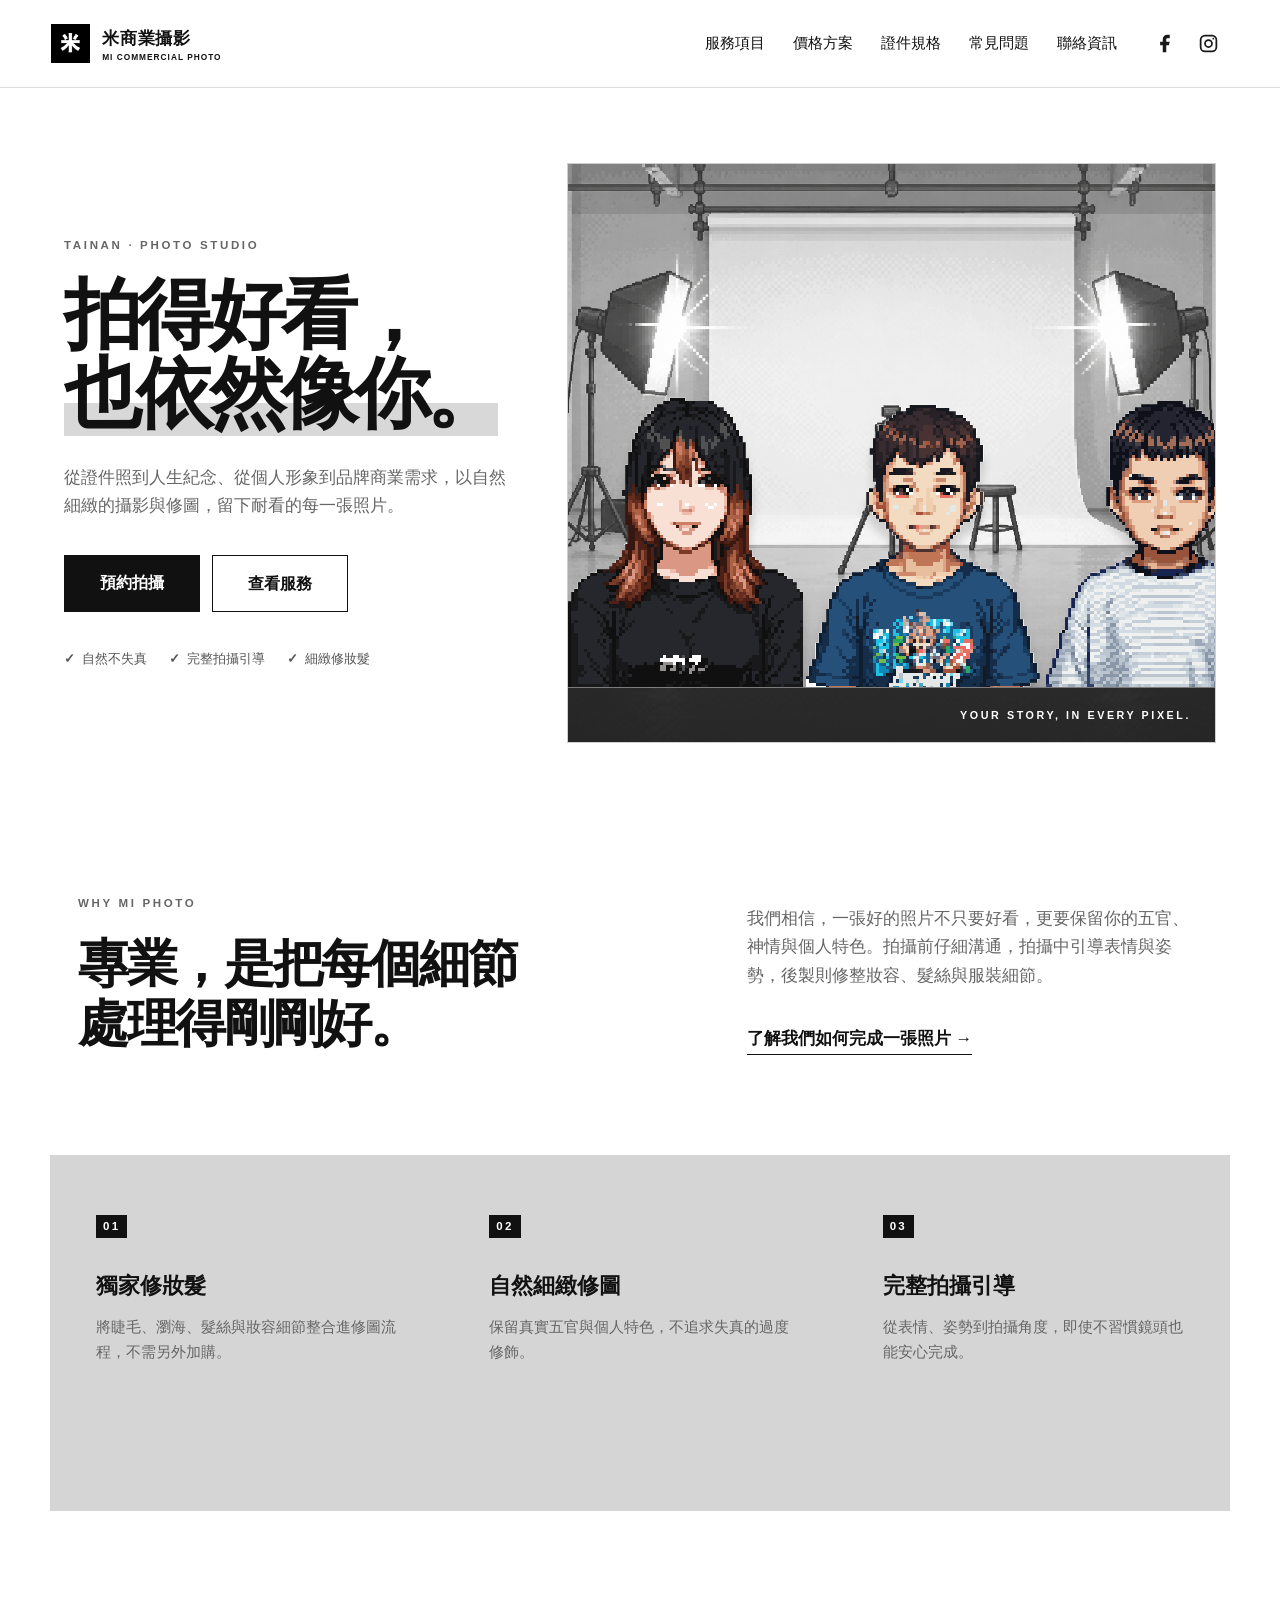
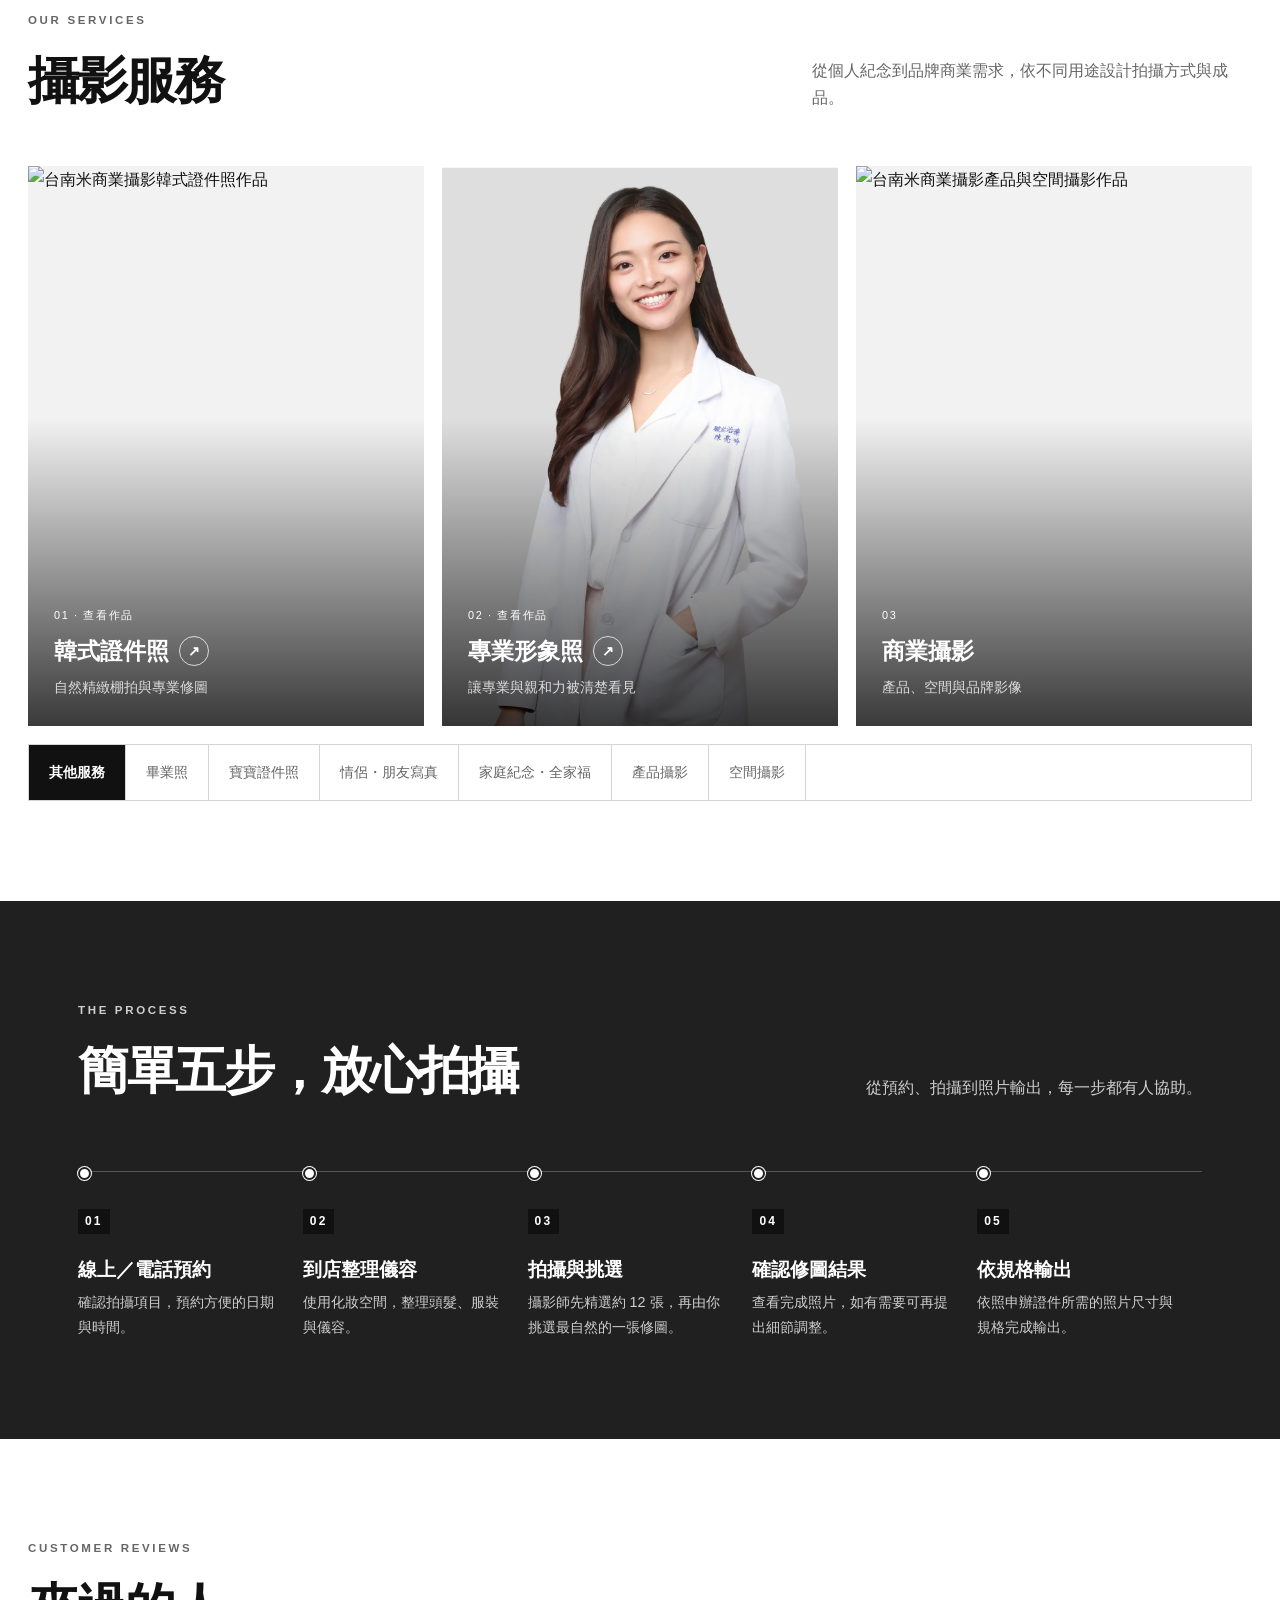
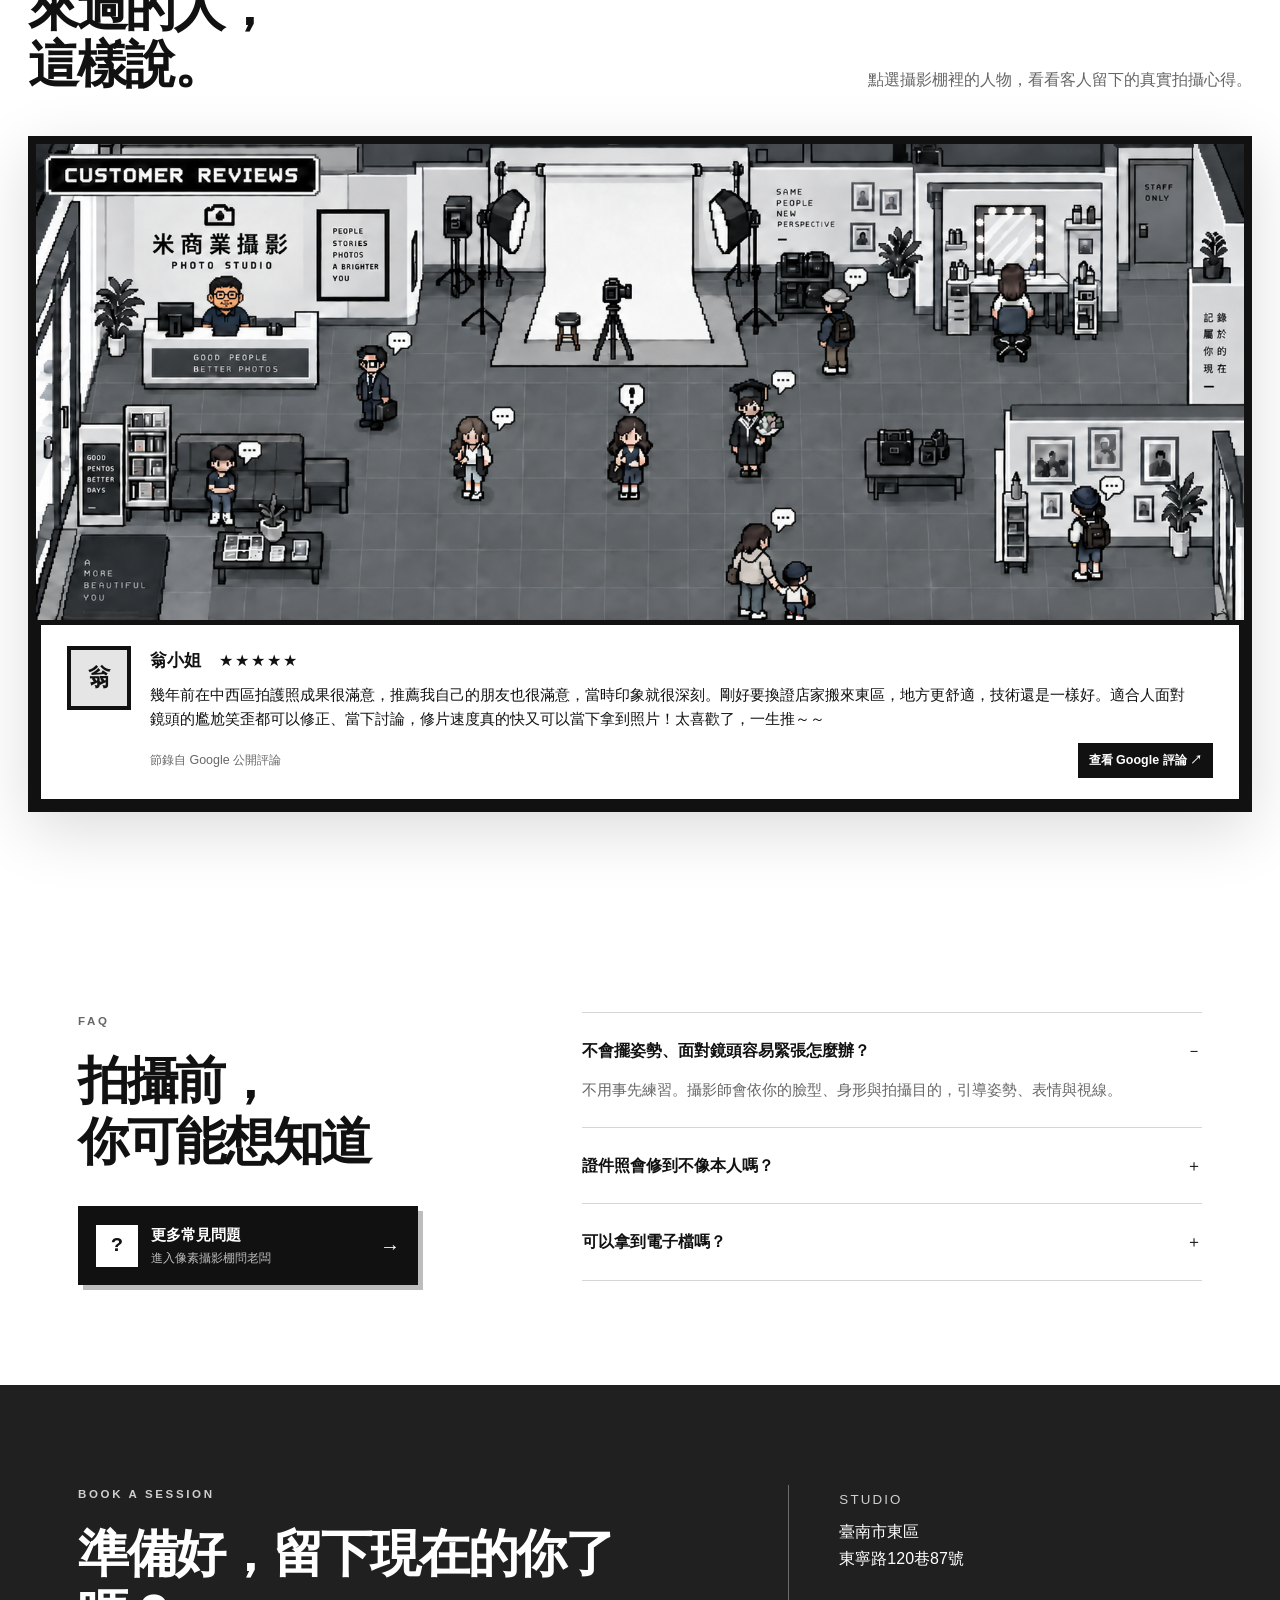
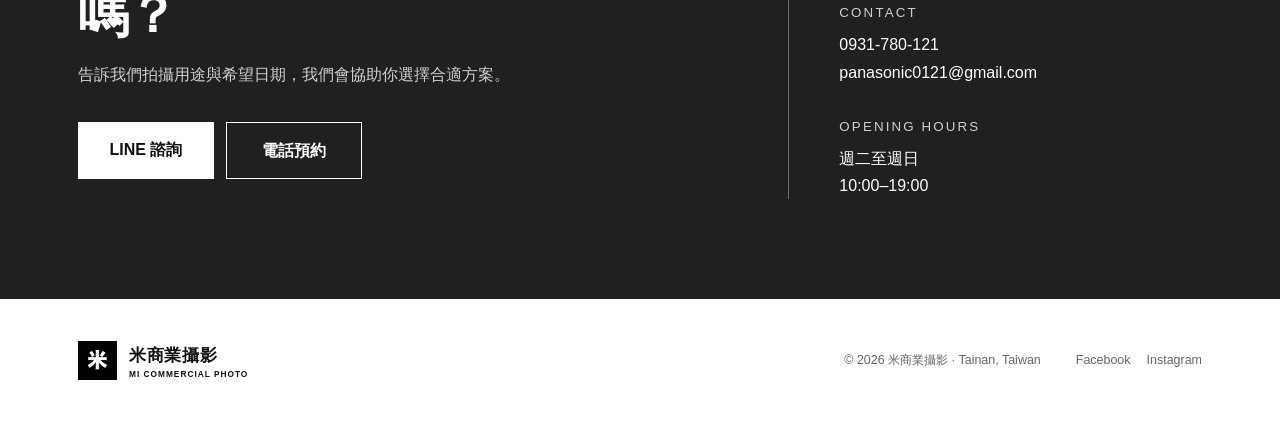
==== commit ea737f1e: "Add files via upload" ====
--- a/index.html
+++ b/index.html
@@ -1,16 +1,65 @@
 <!doctype html>
 <html lang="zh-Hant">
 <head>
+  <!-- Google tag (gtag.js) -->
+  <script async src="https://www.googletagmanager.com/gtag/js?id=G-QP6VZ0FBRN"></script>
+  <script>
+    window.dataLayer = window.dataLayer || [];
+    function gtag(){dataLayer.push(arguments);}
+    gtag('js', new Date());
+    gtag('config', 'G-QP6VZ0FBRN');
+  </script>
   <meta charset="utf-8">
   <meta name="viewport" content="width=device-width,initial-scale=1">
-  <title>米商業攝影｜台南證件照・人像與商業攝影</title>
+  <title>台南證件照・韓式證件照｜米商業攝影</title>
   <meta name="description" content="台南東區攝影工作室，提供韓式證件照、寶寶證件照、畢業照、全家福、形象照、產品與空間攝影。自然細緻修圖，保留真實的你。">
+  <link rel="canonical" href="https://micommercialphoto.com/">
+  <meta property="og:locale" content="zh_TW">
+  <meta property="og:type" content="website">
+  <meta property="og:site_name" content="米商業攝影">
+  <meta property="og:title" content="台南證件照・韓式證件照｜米商業攝影">
+  <meta property="og:description" content="台南東區攝影工作室，提供韓式證件照、形象照、全家福、產品與空間攝影；自然修圖並保留個人特色。">
+  <meta property="og:url" content="https://micommercialphoto.com/">
+  <meta name="twitter:card" content="summary">
   <link rel="preconnect" href="https://static.wixstatic.com">
   <link rel="icon" type="image/png" sizes="64x64" href="images/favicon.png?v=2">
   <link rel="stylesheet" href="styles.css?v=22">
   <link rel="stylesheet" href="marquee.css">
   <link rel="stylesheet" href="monochrome-theme.css">
   <link rel="stylesheet" href="header-social.css">
+  <script type="application/ld+json">
+  {
+    "@context": "https://schema.org",
+    "@type": "LocalBusiness",
+    "@id": "https://micommercialphoto.com/#studio",
+    "name": "米商業攝影",
+    "alternateName": "MI COMMERCIAL PHOTO",
+    "url": "https://micommercialphoto.com/",
+    "logo": "https://micommercialphoto.com/images/logo-mark.png",
+    "image": "https://micommercialphoto.com/images/logo-mark.png",
+    "telephone": "+886-931-780-121",
+    "email": "panasonic0121@gmail.com",
+    "priceRange": "NT$500–NT$3500+",
+    "address": {
+      "@type": "PostalAddress",
+      "streetAddress": "東寧路120巷87號",
+      "addressLocality": "東區",
+      "addressRegion": "臺南市",
+      "addressCountry": "TW"
+    },
+    "openingHoursSpecification": [{
+      "@type": "OpeningHoursSpecification",
+      "dayOfWeek": ["Tuesday", "Wednesday", "Thursday", "Friday", "Saturday", "Sunday"],
+      "opens": "10:00",
+      "closes": "19:00"
+    }],
+    "hasMap": "https://maps.app.goo.gl/9o8EW3sFnY1aGqri8",
+    "sameAs": [
+      "https://www.facebook.com/ricephotostudio",
+      "https://www.instagram.com/micommercialphoto/"
+    ]
+  }
+  </script>
 </head>
 <body>
   <header class="site-header">
@@ -68,9 +117,9 @@
     <section class="services section" id="services">
       <div class="section-head"><div><p class="eyebrow">OUR SERVICES</p><h2>攝影服務</h2></div><p>從個人紀念到品牌商業需求，依不同用途設計拍攝方式與成品。</p></div>
       <div class="featured-services">
-        <a class="service-card service-link" id="portrait" href="korean-id-photo/" aria-label="查看韓式證件照作品"><img src="https://static.wixstatic.com/media/da6a0c_20ff0517dbc24284b5ea50c1280333aa~mv2.jpg/v1/fill/w_900,h_1100,al_c,q_88/20250417_edited.jpg" alt="韓式證件照作品"><div><span>01 · 查看作品</span><h3>韓式證件照 <b aria-hidden="true">↗</b></h3><p>自然精緻棚拍與專業修圖</p></div></a>
-        <a class="service-card service-link" href="professional-portrait/" aria-label="查看專業形象照作品"><img class="professional-photo" src="images/professional-portraits/0626-1.webp" alt="專業形象照作品"><div><span>02 · 查看作品</span><h3>專業形象照 <b aria-hidden="true">↗</b></h3><p>讓專業與親和力被清楚看見</p></div></a>
-        <article class="service-card" id="commercial"><img src="https://static.wixstatic.com/media/da6a0c_0603d3b55e7e4c92af5e0aa4b89692a9~mv2.jpg/v1/fill/w_1000,h_750,al_c,q_88/2025092255766.jpg" alt="商業產品攝影作品"><div><span>03</span><h3>商業攝影</h3><p>產品、空間與品牌影像</p></div></article>
+        <a class="service-card service-link" id="portrait" href="korean-id-photo/" aria-label="查看韓式證件照作品"><img src="https://static.wixstatic.com/media/da6a0c_20ff0517dbc24284b5ea50c1280333aa~mv2.jpg/v1/fill/w_900,h_1100,al_c,q_88/20250417_edited.jpg" alt="台南米商業攝影韓式證件照作品" loading="lazy" decoding="async"><div><span>01 · 查看作品</span><h3>韓式證件照 <b aria-hidden="true">↗</b></h3><p>自然精緻棚拍與專業修圖</p></div></a>
+        <a class="service-card service-link" href="professional-portrait/" aria-label="查看專業形象照作品"><img class="professional-photo" src="images/professional-portraits/0626-1.webp" alt="台南米商業攝影專業形象照作品" loading="lazy" decoding="async"><div><span>02 · 查看作品</span><h3>專業形象照 <b aria-hidden="true">↗</b></h3><p>讓專業與親和力被清楚看見</p></div></a>
+        <article class="service-card" id="commercial"><img src="https://static.wixstatic.com/media/da6a0c_0603d3b55e7e4c92af5e0aa4b89692a9~mv2.jpg/v1/fill/w_1000,h_750,al_c,q_88/2025092255766.jpg" alt="台南米商業攝影產品與空間攝影作品" loading="lazy" decoding="async"><div><span>03</span><h3>商業攝影</h3><p>產品、空間與品牌影像</p></div></article>
       </div>
       <div class="service-shortcuts" aria-label="其他攝影服務">
         <p>其他服務</p><span>畢業照</span><span>寶寶證件照</span><span>情侶・朋友寫真</span><span>家庭紀念・全家福</span><span>產品攝影</span><span>空間攝影</span>
@@ -89,7 +138,7 @@
       </div>
       <div class="review-game">
         <div class="review-scene" role="group" aria-label="點選像素人物切換客人評論">
-          <img src="images/pixel-google-reviews-owner.png" alt="米商業攝影像素風攝影棚，左上角是工作室老闆，場景中有拍攝區、等待區與多位客人">
+          <img src="images/pixel-google-reviews-owner.png" alt="米商業攝影像素風攝影棚，左上角是工作室老闆，場景中有拍攝區、等待區與多位客人" loading="lazy" decoding="async">
           <button class="review-npc npc-1 active" type="button" data-review="0" aria-label="查看翁小姐的評論"></button>
           <button class="review-npc npc-2" type="button" data-review="1" aria-label="查看 蔡小姐 的評論"></button>
           <button class="review-npc npc-3" type="button" data-review="2" aria-label="查看林小姐的評論"></button>
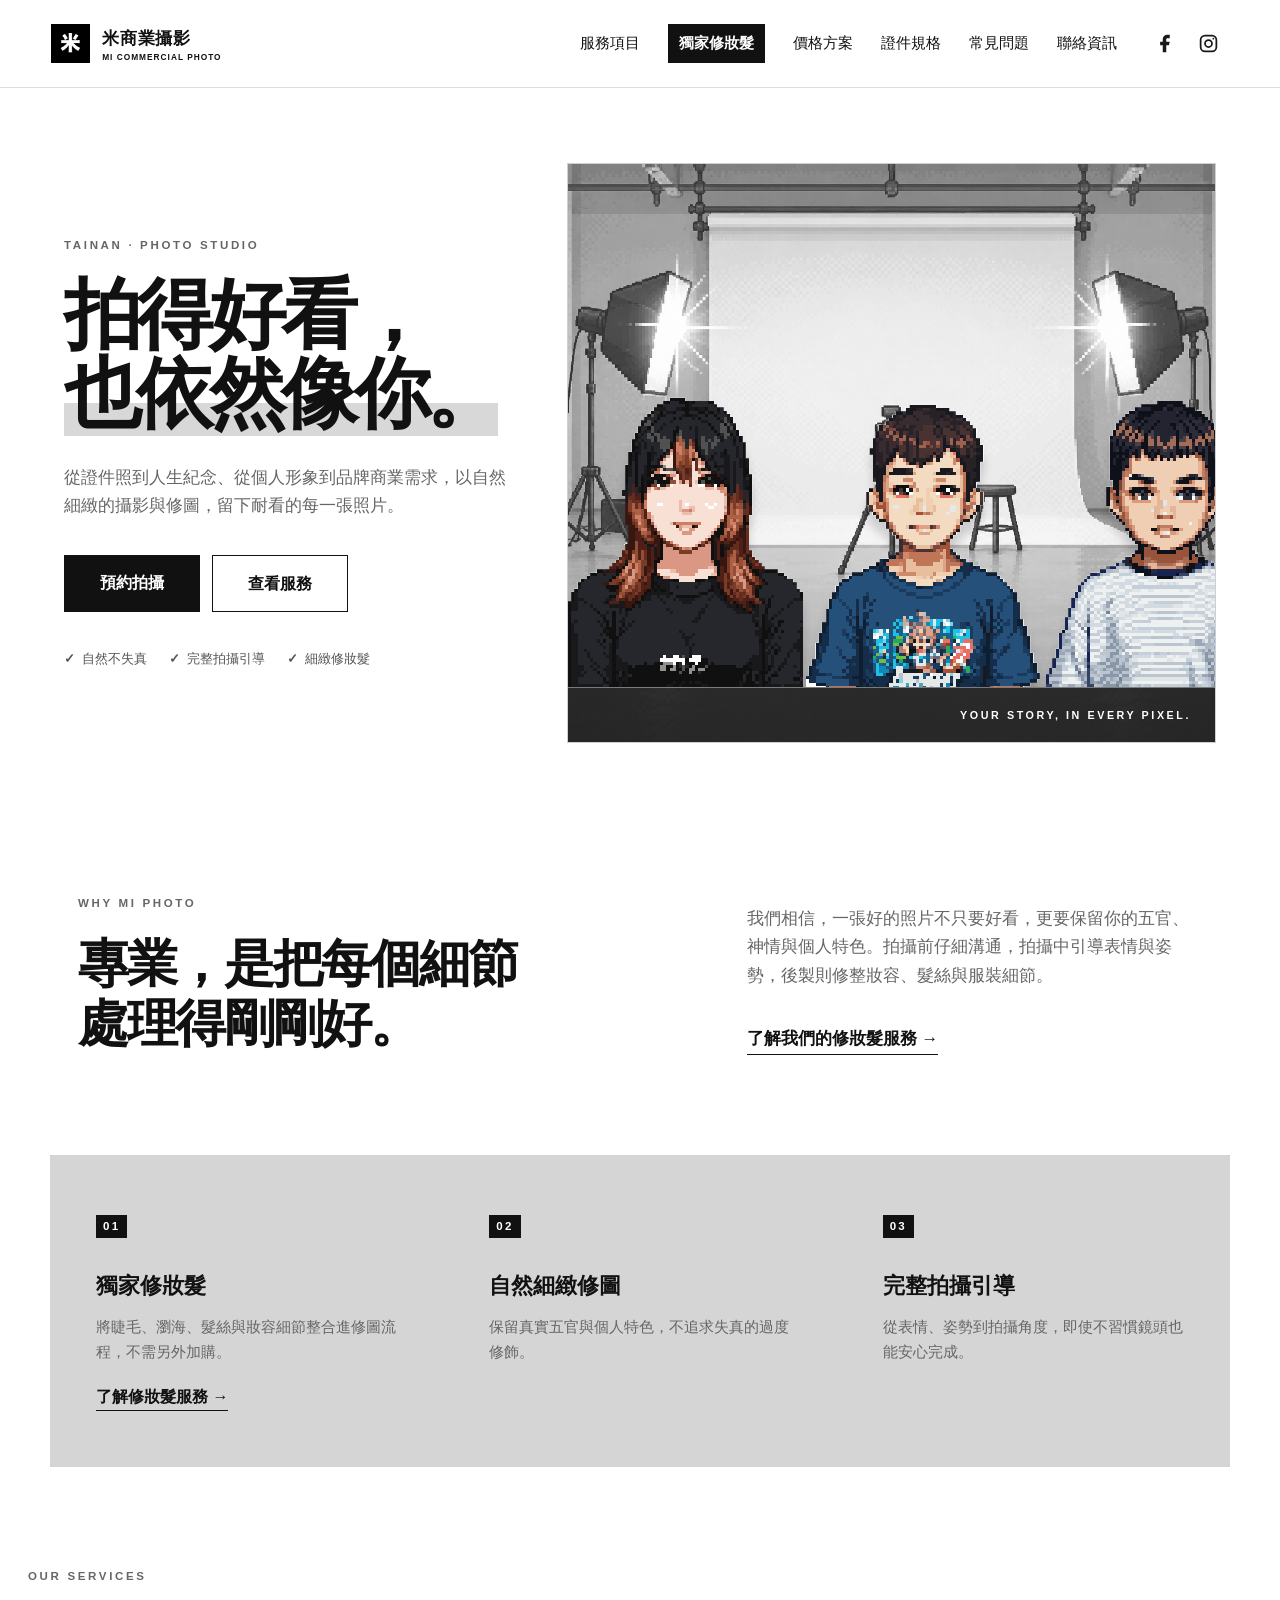
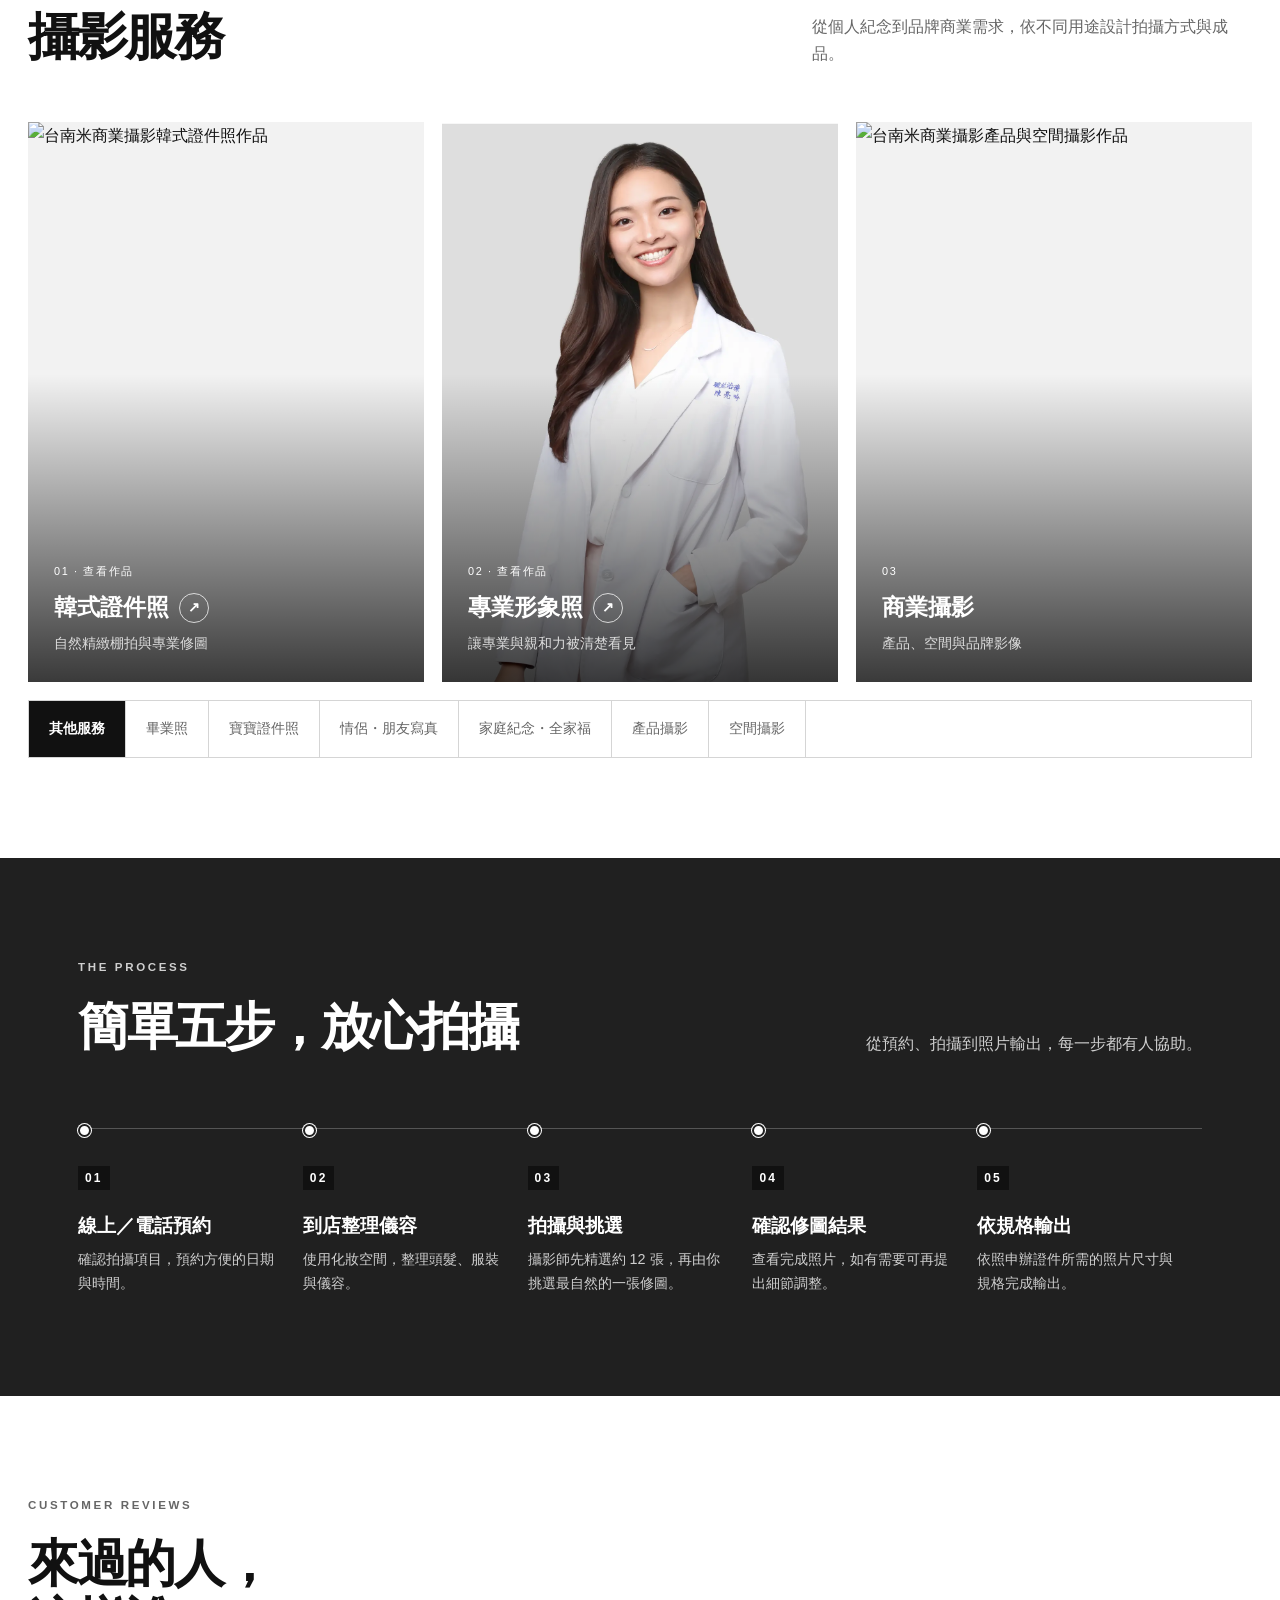
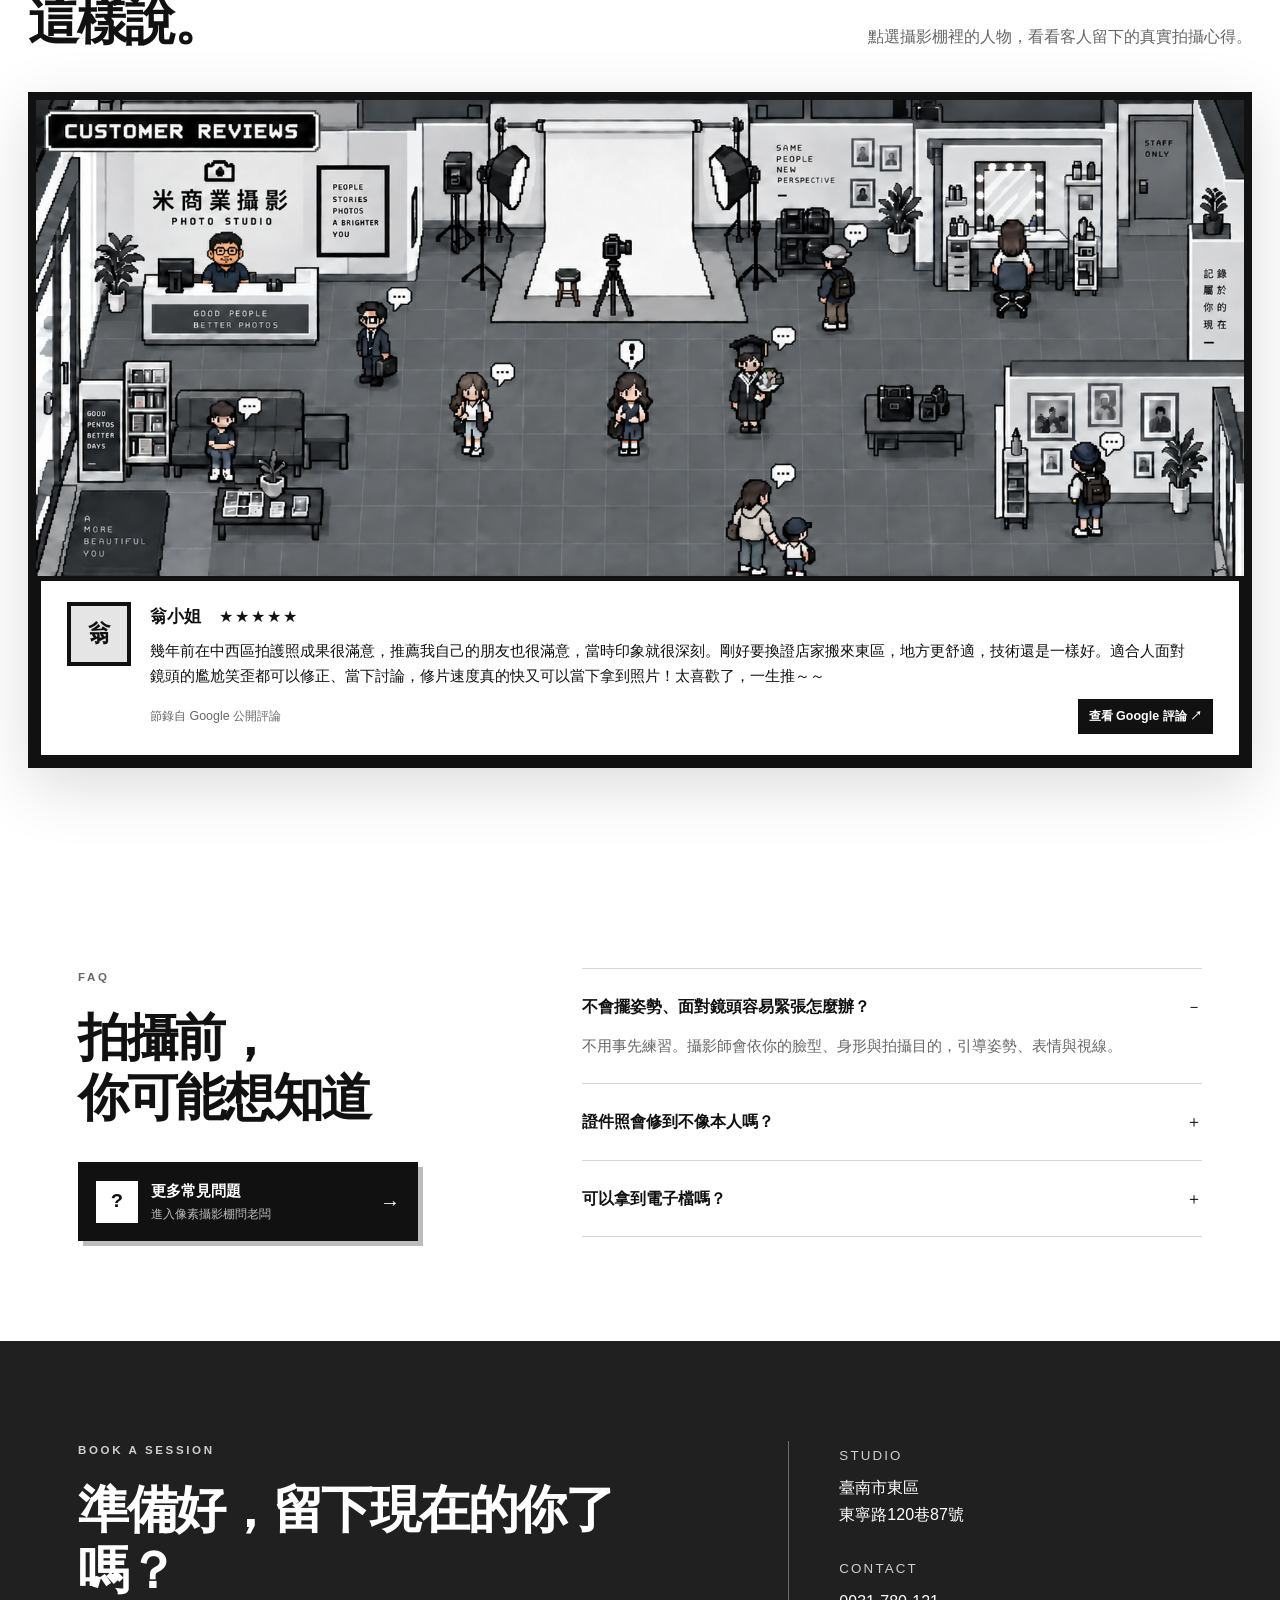
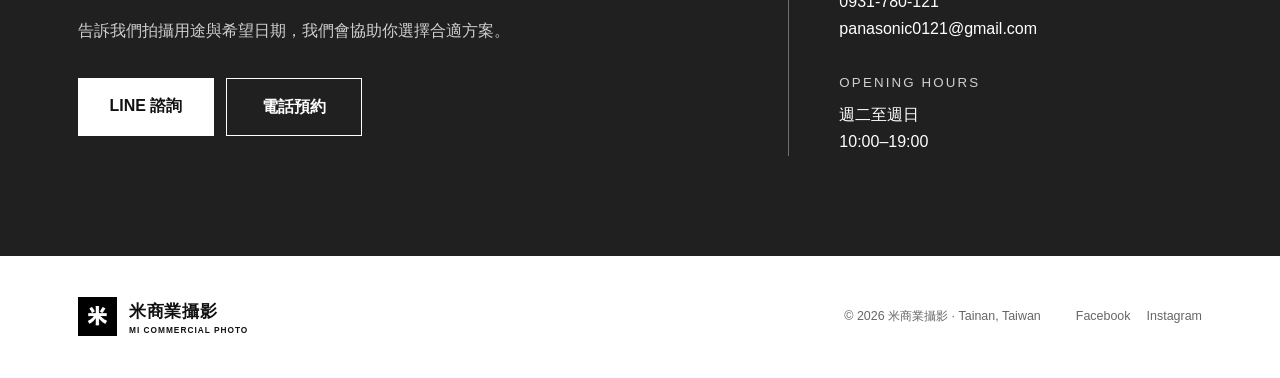
==== commit 1b64358f: "Update website with retouch service and latest layout" ====
--- a/index.html
+++ b/index.html
@@ -1,14 +1,6 @@
 <!doctype html>
 <html lang="zh-Hant">
 <head>
-  <!-- Google tag (gtag.js) -->
-  <script async src="https://www.googletagmanager.com/gtag/js?id=G-QP6VZ0FBRN"></script>
-  <script>
-    window.dataLayer = window.dataLayer || [];
-    function gtag(){dataLayer.push(arguments);}
-    gtag('js', new Date());
-    gtag('config', 'G-QP6VZ0FBRN');
-  </script>
   <meta charset="utf-8">
   <meta name="viewport" content="width=device-width,initial-scale=1">
   <title>台南證件照・韓式證件照｜米商業攝影</title>
@@ -23,7 +15,7 @@
   <meta name="twitter:card" content="summary">
   <link rel="preconnect" href="https://static.wixstatic.com">
   <link rel="icon" type="image/png" sizes="64x64" href="images/favicon.png?v=2">
-  <link rel="stylesheet" href="styles.css?v=22">
+  <link rel="stylesheet" href="styles.css?v=24">
   <link rel="stylesheet" href="marquee.css">
   <link rel="stylesheet" href="monochrome-theme.css">
   <link rel="stylesheet" href="header-social.css">
@@ -66,7 +58,7 @@
     <a class="brand" href="#top" aria-label="米商業攝影首頁"><img class="brand-logo" src="images/logo-mark.png" alt="" width="39" height="39"><span>米商業攝影<small>MI COMMERCIAL PHOTO</small></span></a>
     <button class="menu" type="button" aria-label="開啟選單" aria-expanded="false">☰</button>
     <nav aria-label="主要導覽">
-      <a href="#services">服務項目</a><a href="price/">價格方案</a><a href="photo-size/">證件規格</a><a href="faq/">常見問題</a><a href="#contact">聯絡資訊</a>
+      <a href="#services">服務項目</a><a class="nav-featured" href="retouch/">獨家修妝髮</a><a href="price/">價格方案</a><a href="photo-size/">證件規格</a><a href="faq/">常見問題</a><a href="#contact">聯絡資訊</a>
       <div class="header-social" aria-label="社群平台">
         <a href="https://www.facebook.com/ricephotostudio" target="_blank" rel="noopener noreferrer" aria-label="米商業攝影 Facebook 粉絲團（另開分頁）" title="Facebook">
           <svg width="21" height="21" viewBox="0 0 24 24" fill="currentColor" aria-hidden="true"><path d="M18 2h-3a5 5 0 0 0-5 5v3H7v4h3v8h4v-8h3l1-4h-4V7a1 1 0 0 1 1-1h3z"/></svg>
@@ -105,11 +97,11 @@
 
     <section class="intro section" id="about">
       <div><p class="eyebrow">WHY MI PHOTO</p><h2 class="intro-title"><span>專業，是把每個細節</span><span>處理得剛剛好。</span></h2></div>
-      <div class="intro-text"><p>我們相信，一張好的照片不只要好看，更要保留你的五官、神情與個人特色。拍攝前仔細溝通，拍攝中引導表情與姿勢，後製則修整妝容、髮絲與服裝細節。</p><a class="text-link" href="#process">了解我們如何完成一張照片 →</a></div>
+      <div class="intro-text"><p>我們相信，一張好的照片不只要好看，更要保留你的五官、神情與個人特色。拍攝前仔細溝通，拍攝中引導表情與姿勢，後製則修整妝容、髮絲與服裝細節。</p><a class="text-link" href="retouch/">了解我們的修妝髮服務 →</a></div>
     </section>
 
     <section class="features section">
-      <article><b>01</b><h3>獨家修妝髮</h3><p>將睫毛、瀏海、髮絲與妝容細節整合進修圖流程，不需另外加購。</p></article>
+      <article><b>01</b><h3><a href="retouch/">獨家修妝髮</a></h3><p>將睫毛、瀏海、髮絲與妝容細節整合進修圖流程，不需另外加購。</p><a class="text-link" href="retouch/">了解修妝髮服務 →</a></article>
       <article><b>02</b><h3>自然細緻修圖</h3><p>保留真實五官與個人特色，不追求失真的過度修飾。</p></article>
       <article><b>03</b><h3>完整拍攝引導</h3><p>從表情、姿勢到拍攝角度，即使不習慣鏡頭也能安心完成。</p></article>
     </section>
--- a/styles.css
+++ b/styles.css
@@ -6,3 +6,8 @@
 .featured-services{display:grid;grid-template-columns:repeat(3,1fr);gap:18px}.featured-services .service-card{min-height:560px}.service-shortcuts{margin-top:18px;border:1px solid var(--line);display:flex;align-items:center;gap:0;flex-wrap:wrap}.service-shortcuts p,.service-shortcuts span{margin:0;padding:16px 20px;border-right:1px solid var(--line);font-size:.86rem}.service-shortcuts p{font-weight:900;background:var(--ink);color:#fff}.service-shortcuts span{color:var(--muted)}.review-dialog{min-height:0;padding:21px 26px;grid-template-columns:64px 1fr;gap:19px}.review-avatar{width:64px;height:64px;font-size:1.45rem}.review-meta h3{font-size:1.08rem}.review-text{font-size:.92rem;line-height:1.65;margin:8px 0 11px;display:-webkit-box;-webkit-box-orient:vertical;-webkit-line-clamp:4;overflow:hidden}.review-source a{padding:7px 11px}
 @media(max-width:900px){.reviews-heading{align-items:start}.featured-services{grid-template-columns:1fr}.featured-services .service-card{min-height:480px}.review-dialog{grid-template-columns:58px 1fr}.review-avatar{width:58px;height:58px;font-size:1.35rem}}
 @media(max-width:600px){.reviews-heading{display:block}.reviews-heading>p{margin-top:16px}.service-shortcuts{display:grid;grid-template-columns:1fr 1fr}.service-shortcuts p{grid-column:1/-1}.service-shortcuts p,.service-shortcuts span{border-bottom:1px solid var(--line)}.review-game{margin-left:-12px;margin-right:-12px;border-width:5px}.review-scene{aspect-ratio:1672/659}.review-scene>img{width:100%;height:auto;transform:none}.review-npc{display:block}.review-dialog{display:block;min-height:0;padding:19px 18px}.review-avatar{width:48px;height:48px;font-size:1.1rem;margin-bottom:10px}.review-text{font-size:.88rem;line-height:1.6;-webkit-line-clamp:5}.review-source{align-items:flex-start;flex-direction:column}.review-source a{width:100%;text-align:center}}
+
+.site-header nav .nav-featured{margin:-7px 0;padding:7px 11px;background:var(--ink);color:#fff;font-weight:800}
+.site-header nav .nav-featured:after{display:none}
+.features{padding-bottom:10px}
+@media(min-width:901px) and (max-width:1200px){.site-header{gap:18px;padding-left:24px;padding-right:24px}.site-header nav{gap:15px;white-space:nowrap}}
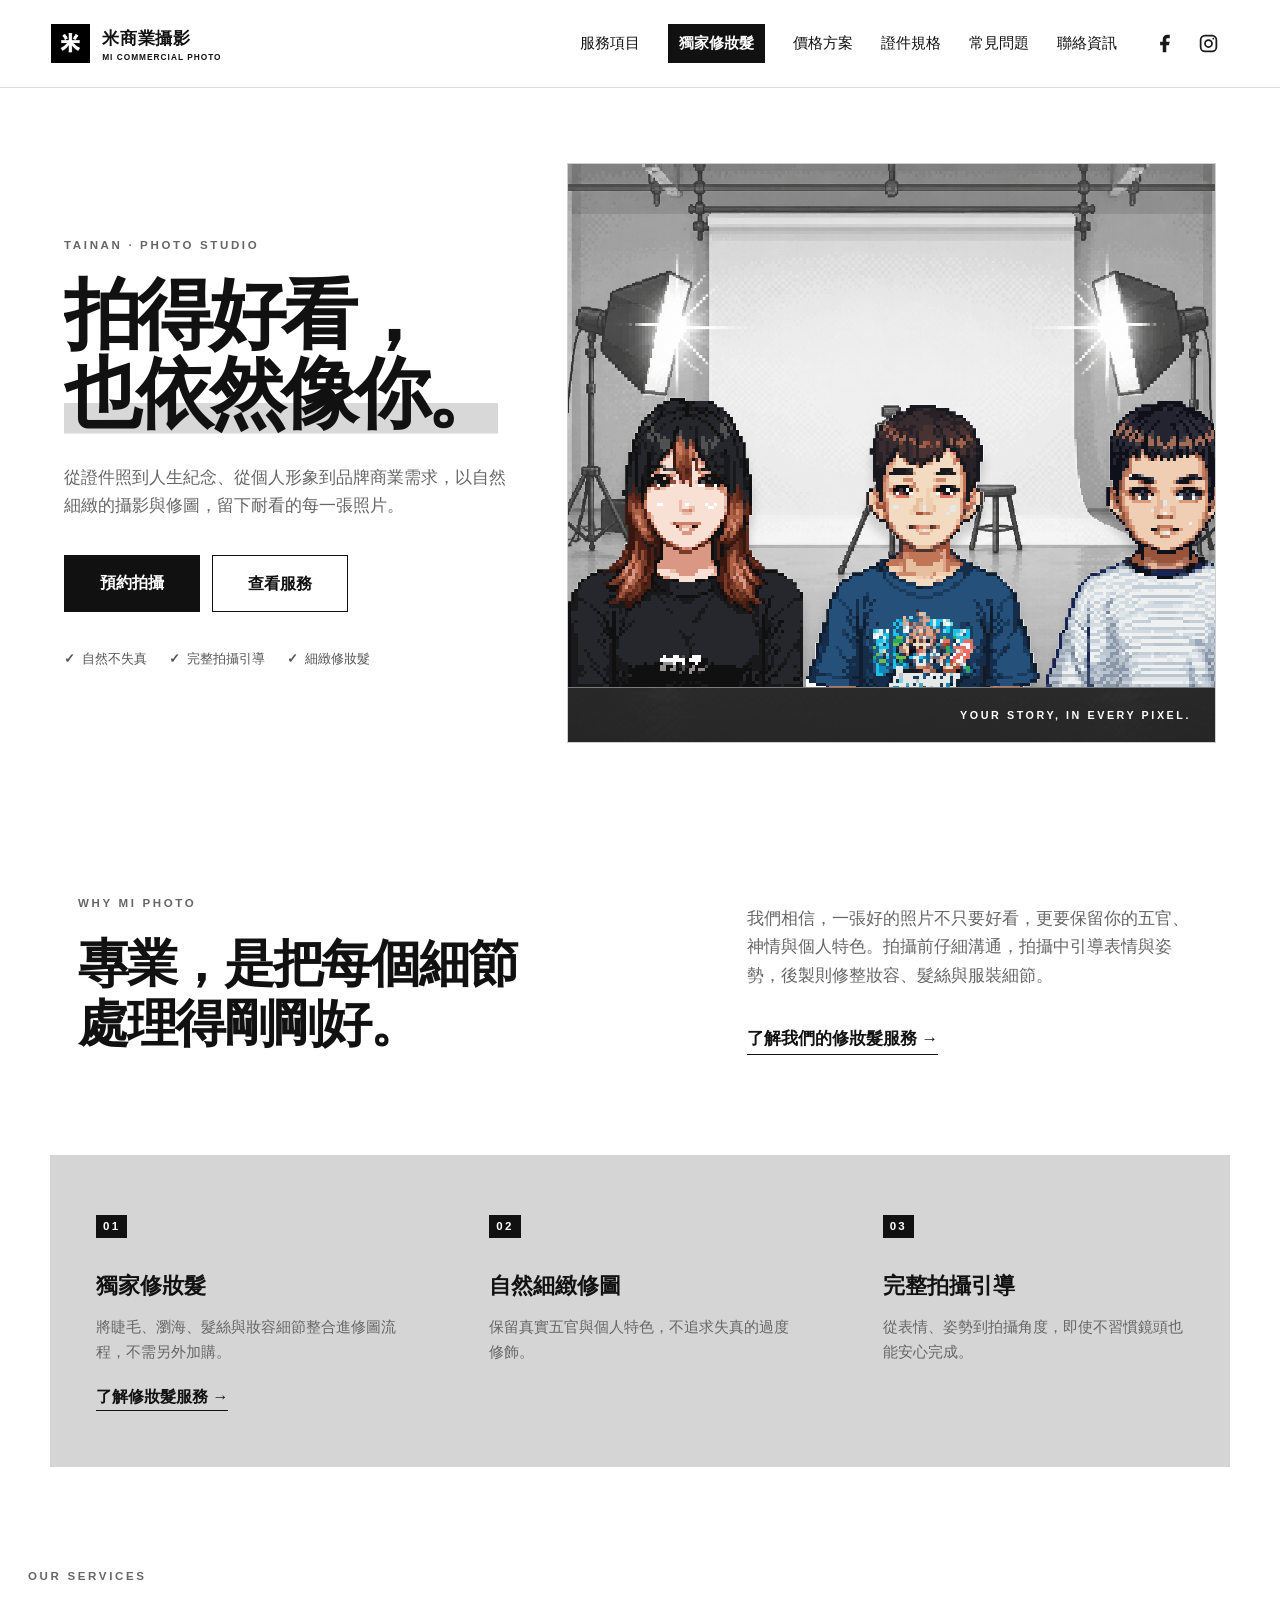
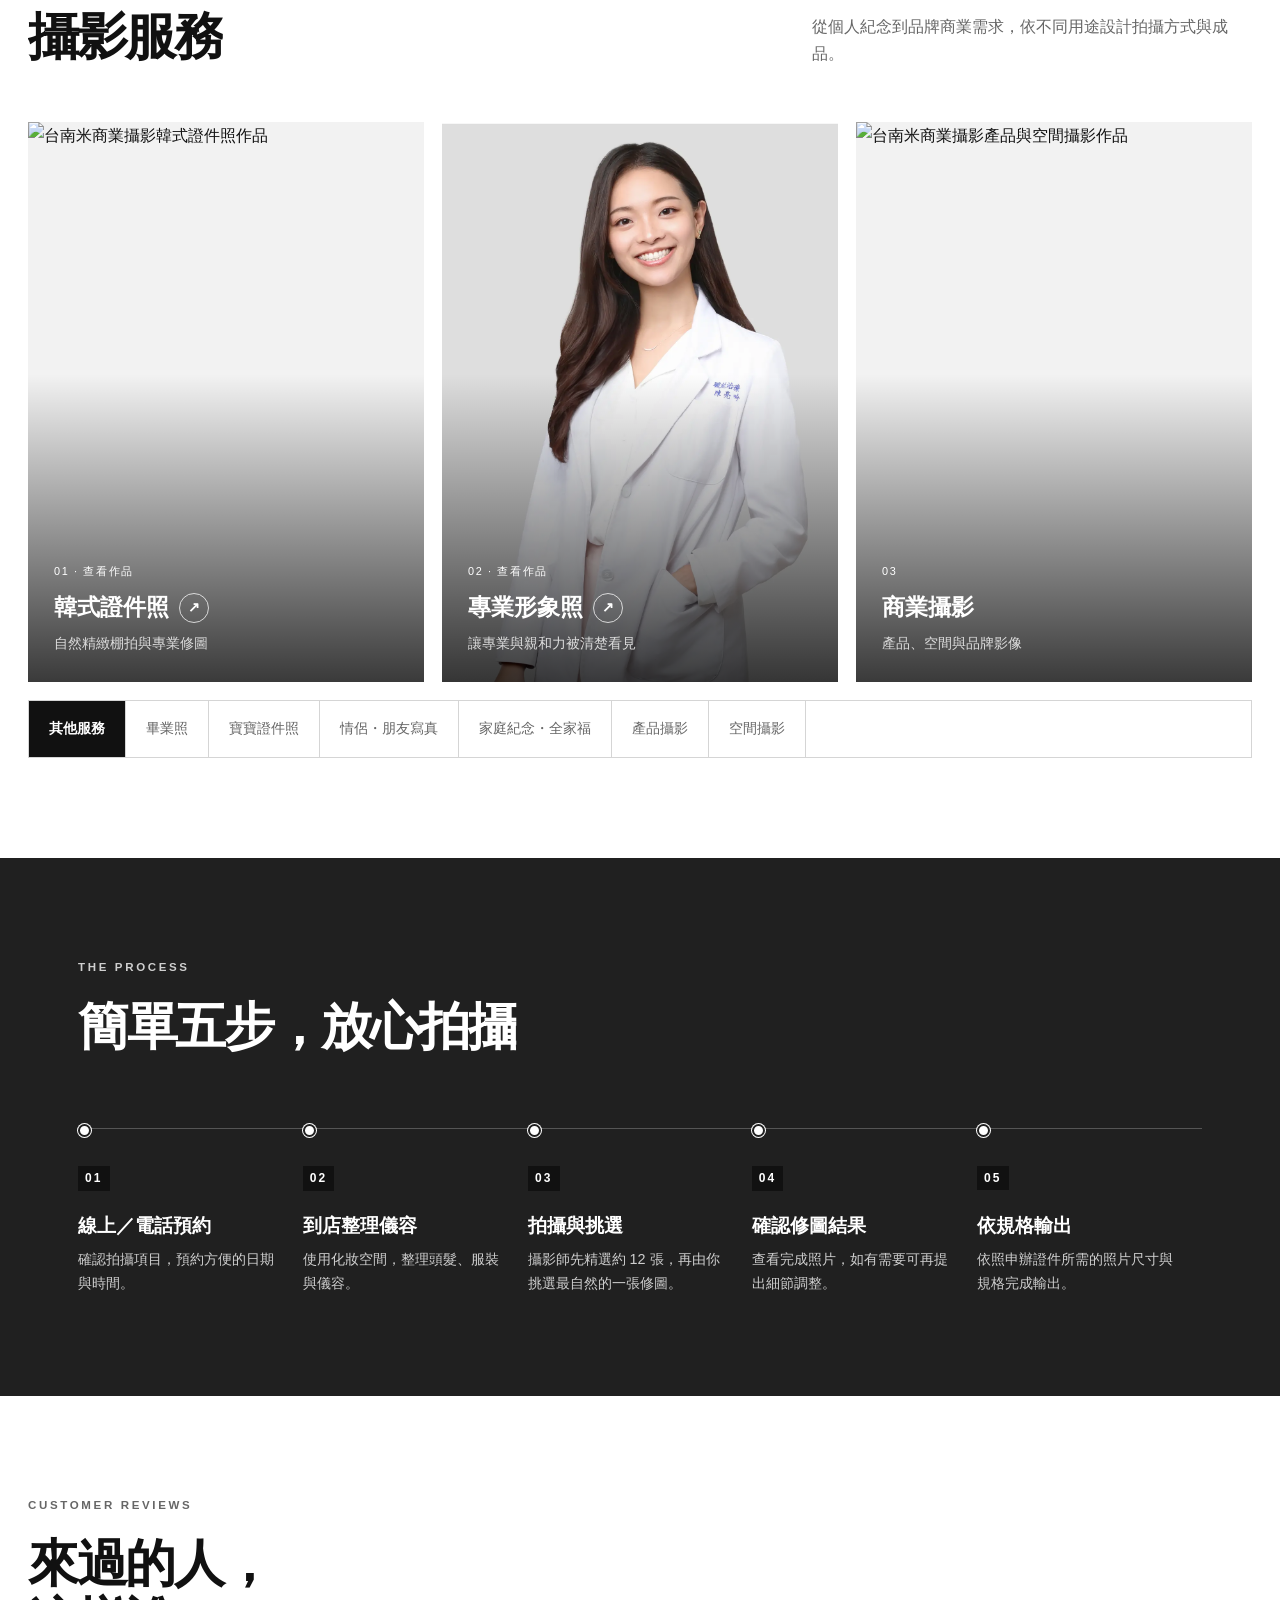
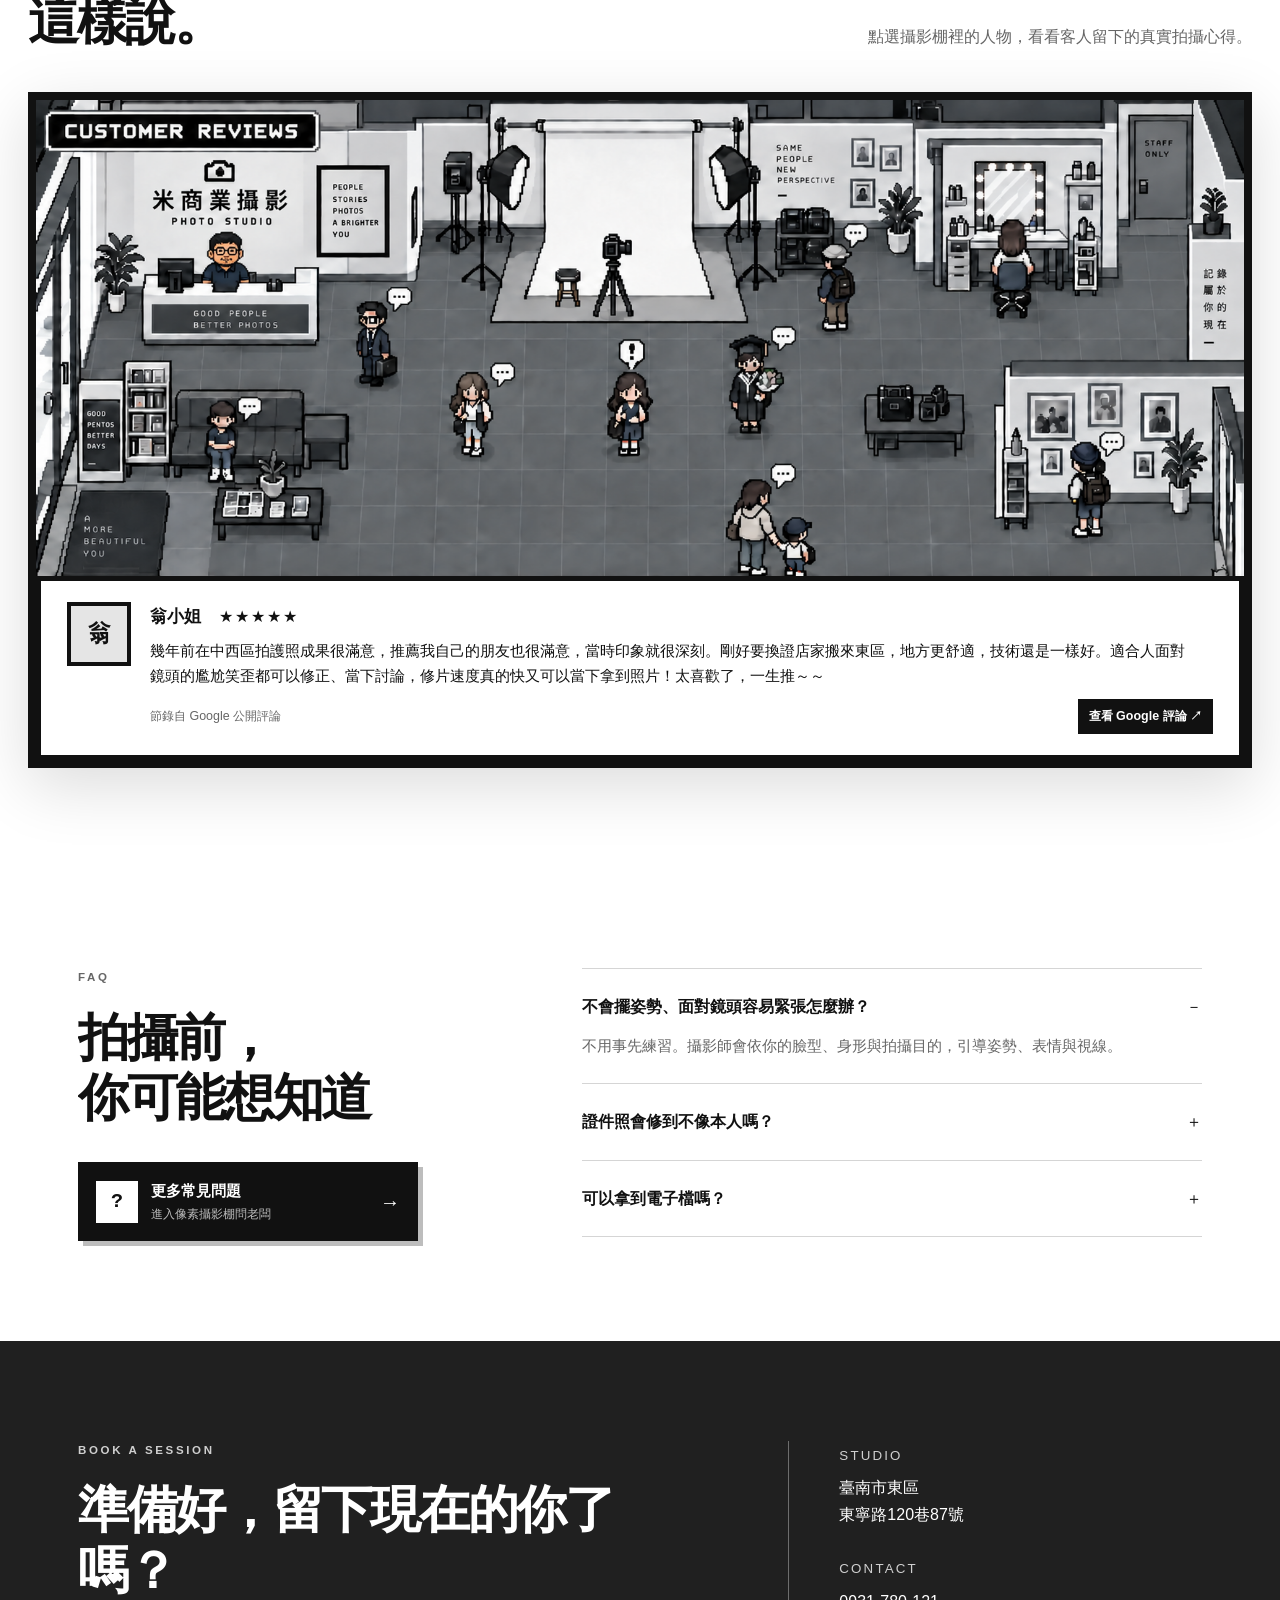
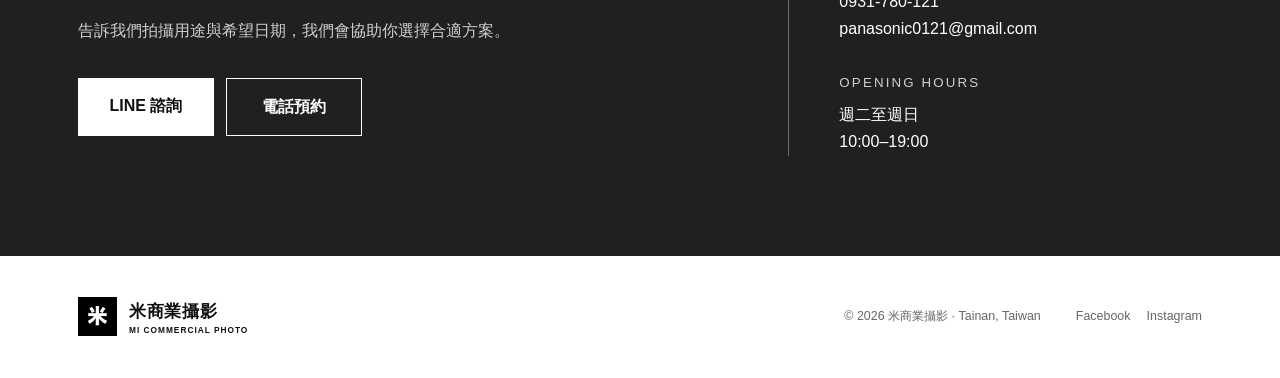
==== commit 29aa591e: "Add polished motion and interaction details" ====
--- a/index.html
+++ b/index.html
@@ -19,6 +19,7 @@
   <link rel="stylesheet" href="marquee.css">
   <link rel="stylesheet" href="monochrome-theme.css">
   <link rel="stylesheet" href="header-social.css">
+  <link rel="stylesheet" href="motion.css?v=3">
   <script type="application/ld+json">
   {
     "@context": "https://schema.org",
@@ -167,5 +168,6 @@
 
   <footer><a class="brand footer-brand" href="#top"><img class="brand-logo" src="images/logo-mark.png" alt="" width="39" height="39"><span>米商業攝影<small>MI COMMERCIAL PHOTO</small></span></a><p>© 2026 米商業攝影 · Tainan, Taiwan</p><div><a href="https://www.facebook.com/ricephotostudio" target="_blank" rel="noopener">Facebook</a><a href="https://www.instagram.com/micommercialphoto/" target="_blank" rel="noopener">Instagram</a></div></footer>
   <script src="script.js?v=22"></script>
+  <script src="motion.js?v=3" defer></script>
 </body>
 </html>
--- a/monochrome-theme.css
+++ b/monochrome-theme.css
@@ -66,15 +66,15 @@
   background: #ffffff;
   opacity: 0;
   pointer-events: none;
-  animation: studio-flash 5.5s ease-out infinite;
+  animation: studio-flash 10.5s ease-out infinite;
 }
 
 @keyframes studio-flash {
-  0%, 46%, 100% { opacity: 0; }
-  47% { opacity: .42; }
-  48.5% { opacity: .07; }
-  50% { opacity: .22; }
-  52% { opacity: 0; }
+  0%, 78%, 100% { opacity: 0; }
+  79% { opacity: .34; }
+  80% { opacity: .05; }
+  81% { opacity: .16; }
+  83% { opacity: 0; }
 }
 
 .pixel-stage .sun {
--- a/motion.css
+++ b/motion.css
@@ -0,0 +1,271 @@
+:root{
+  --motion-ease:cubic-bezier(.22,1,.36,1);
+  --motion-fast:220ms;
+  --motion-medium:720ms;
+}
+
+html{scroll-behavior:smooth}
+body{transition:opacity 180ms ease}
+body.page-leaving{opacity:0}
+
+.scroll-progress{
+  position:fixed;
+  z-index:100;
+  top:0;
+  left:0;
+  width:100%;
+  height:2px;
+  pointer-events:none;
+  transform:scaleX(0);
+  transform-origin:left center;
+  background:#161616;
+}
+
+body.motion-enabled .motion-reveal{
+  opacity:0;
+  transform:translate3d(0,24px,0);
+  transition:
+    opacity var(--motion-medium) var(--motion-ease),
+    transform var(--motion-medium) var(--motion-ease);
+  transition-delay:var(--motion-delay,0ms);
+  will-change:opacity,transform;
+}
+
+body.motion-enabled .motion-reveal.motion-visible{
+  opacity:1;
+  transform:translate3d(0,0,0);
+  will-change:auto;
+}
+
+body.motion-enabled .motion-reveal.motion-soft{
+  transform:translate3d(0,14px,0);
+}
+
+body.motion-enabled .motion-reveal.motion-soft.motion-visible{
+  transform:translate3d(0,0,0);
+}
+
+body.motion-enabled .motion-title{
+  clip-path:inset(0 100% 0 0);
+  transition:clip-path 860ms var(--motion-ease);
+}
+
+body.motion-enabled .motion-title.motion-visible{
+  clip-path:inset(0 0 0 0);
+}
+
+.gallery-frame-counter{
+  min-width:108px;
+  height:48px;
+  display:grid;
+  place-items:center;
+  border:1px solid #666;
+  color:#cfcfcf;
+  font:700 .7rem/1 "Courier New",monospace;
+  letter-spacing:.12em;
+  transition:color var(--motion-fast) ease,border-color var(--motion-fast) ease;
+}
+
+.gallery-frame-counter.is-changing{
+  color:#fff;
+  border-color:#fff;
+}
+
+.site-header,
+.portfolio-header,
+.faq-header,
+.retouch-header{
+  transition:box-shadow 300ms ease,background-color 300ms ease,transform 500ms var(--motion-ease);
+}
+
+body.has-scrolled .site-header,
+body.has-scrolled .portfolio-header,
+body.has-scrolled .faq-header,
+body.has-scrolled .retouch-header{
+  box-shadow:0 8px 30px rgba(0,0,0,.055);
+}
+
+a,.btn,button,summary{
+  -webkit-tap-highlight-color:transparent;
+}
+
+.btn,
+.header-cta,
+.faq-cta a,
+.info-cta a,
+.portfolio-cta a,
+.button,
+.case-tab{
+  transition:
+    transform var(--motion-fast) var(--motion-ease),
+    box-shadow var(--motion-fast) ease,
+    background-color var(--motion-fast) ease,
+    color var(--motion-fast) ease,
+    border-color var(--motion-fast) ease;
+}
+
+@media(hover:hover) and (pointer:fine){
+  .btn:hover,
+  .header-cta:hover,
+  .faq-cta a:hover,
+  .info-cta a:hover,
+  .portfolio-cta a:hover,
+  .button:hover,
+  .case-tab:hover{
+    transform:translateY(-3px);
+    box-shadow:0 10px 24px rgba(0,0,0,.12);
+  }
+
+  .service-card img,
+  .gallery-card img,
+  .detail-image img{
+    transition:transform 900ms var(--motion-ease),filter 400ms ease;
+  }
+
+  .service-card:hover img,
+  .gallery-card:hover img{
+    transform:scale(1.018);
+  }
+
+  .text-link,
+  .site-header nav>a,
+  .portfolio-header nav>a{
+    transition:opacity var(--motion-fast) ease;
+  }
+
+  .text-link:hover,
+  .site-header nav>a:hover,
+  .portfolio-header nav>a:hover{
+    opacity:.62;
+  }
+}
+
+.service-card,
+.info-card,
+.spec-row,
+.boundary-grid article,
+.review-game,
+.faq-game,
+.comparison,
+.gallery-card{
+  transition:transform 500ms var(--motion-ease),box-shadow 500ms ease;
+}
+
+@media(hover:hover) and (pointer:fine){
+  .info-card:hover,
+  .spec-row:hover{
+    transform:translateY(-4px);
+    box-shadow:0 18px 45px rgba(0,0,0,.07);
+  }
+}
+
+.gallery-viewport{
+  scroll-behavior:smooth;
+}
+
+.gallery-card{
+  transition:opacity 380ms ease,transform 580ms var(--motion-ease);
+}
+
+.case-panel:not([hidden]){
+  animation:caseEnter 520ms var(--motion-ease) both;
+}
+
+@keyframes caseEnter{
+  from{opacity:0;transform:translateY(12px)}
+  to{opacity:1;transform:translateY(0)}
+}
+
+.dialog-refresh{
+  animation:dialogRefresh 420ms var(--motion-ease) both;
+}
+
+.owner-idle{
+  position:absolute;
+  inset:0;
+  z-index:2;
+  pointer-events:none;
+  background:url("images/faq/studio-boss.webp?v=2") center/cover no-repeat;
+  clip-path:polygon(40% 23%,59% 23%,61% 55%,39% 55%);
+  opacity:0;
+  filter:brightness(1.045);
+  animation:ownerIdle 8s steps(2,end) infinite;
+}
+
+@keyframes ownerIdle{
+  0%,72%,76%,100%{opacity:0;transform:translateY(0)}
+  73%,75%{opacity:.7;transform:translateY(-1px)}
+}
+
+@keyframes dialogRefresh{
+  0%{opacity:.25;transform:translateY(5px)}
+  100%{opacity:1;transform:translateY(0)}
+}
+
+.comparison-divider{
+  transition:left 70ms linear;
+}
+
+.comparison-divider span{
+  transition:transform var(--motion-fast) var(--motion-ease),box-shadow var(--motion-fast) ease;
+}
+
+.comparison:hover .comparison-divider span{
+  transform:translate(-50%,-50%) scale(1.06);
+  box-shadow:0 7px 22px rgba(0,0,0,.27);
+}
+
+.review-scene,
+.game-screen{
+  transform:translateZ(0);
+}
+
+.review-scene:after,
+.game-screen:after{
+  content:"";
+  position:absolute;
+  inset:0;
+  pointer-events:none;
+  background:linear-gradient(110deg,transparent 36%,rgba(255,255,255,.12) 49%,transparent 62%);
+  transform:translateX(-130%);
+  animation:studioGlint 9s ease-in-out infinite;
+}
+
+@keyframes studioGlint{
+  0%,70%{transform:translateX(-130%)}
+  88%,100%{transform:translateX(130%)}
+}
+
+@media(max-width:900px){
+  body.motion-enabled .motion-reveal{
+    transform:translate3d(0,16px,0);
+    transition-duration:580ms;
+  }
+  .scroll-progress{height:1px}
+  .gallery-frame-counter{height:44px;min-width:96px}
+}
+
+@media(prefers-reduced-motion:reduce){
+  html{scroll-behavior:auto}
+  body{transition:none}
+  .scroll-progress{display:none}
+  body.motion-enabled .motion-reveal,
+  body.motion-enabled .motion-reveal.motion-visible{
+    opacity:1;
+    transform:none;
+    transition:none;
+  }
+  .case-panel:not([hidden]),
+  .dialog-refresh,
+  .owner-idle,
+  .review-scene:after,
+  .game-screen:after{
+    animation:none;
+  }
+  *,*::before,*::after{
+    scroll-behavior:auto!important;
+    transition-duration:.01ms!important;
+    animation-duration:.01ms!important;
+    animation-iteration-count:1!important;
+  }
+}
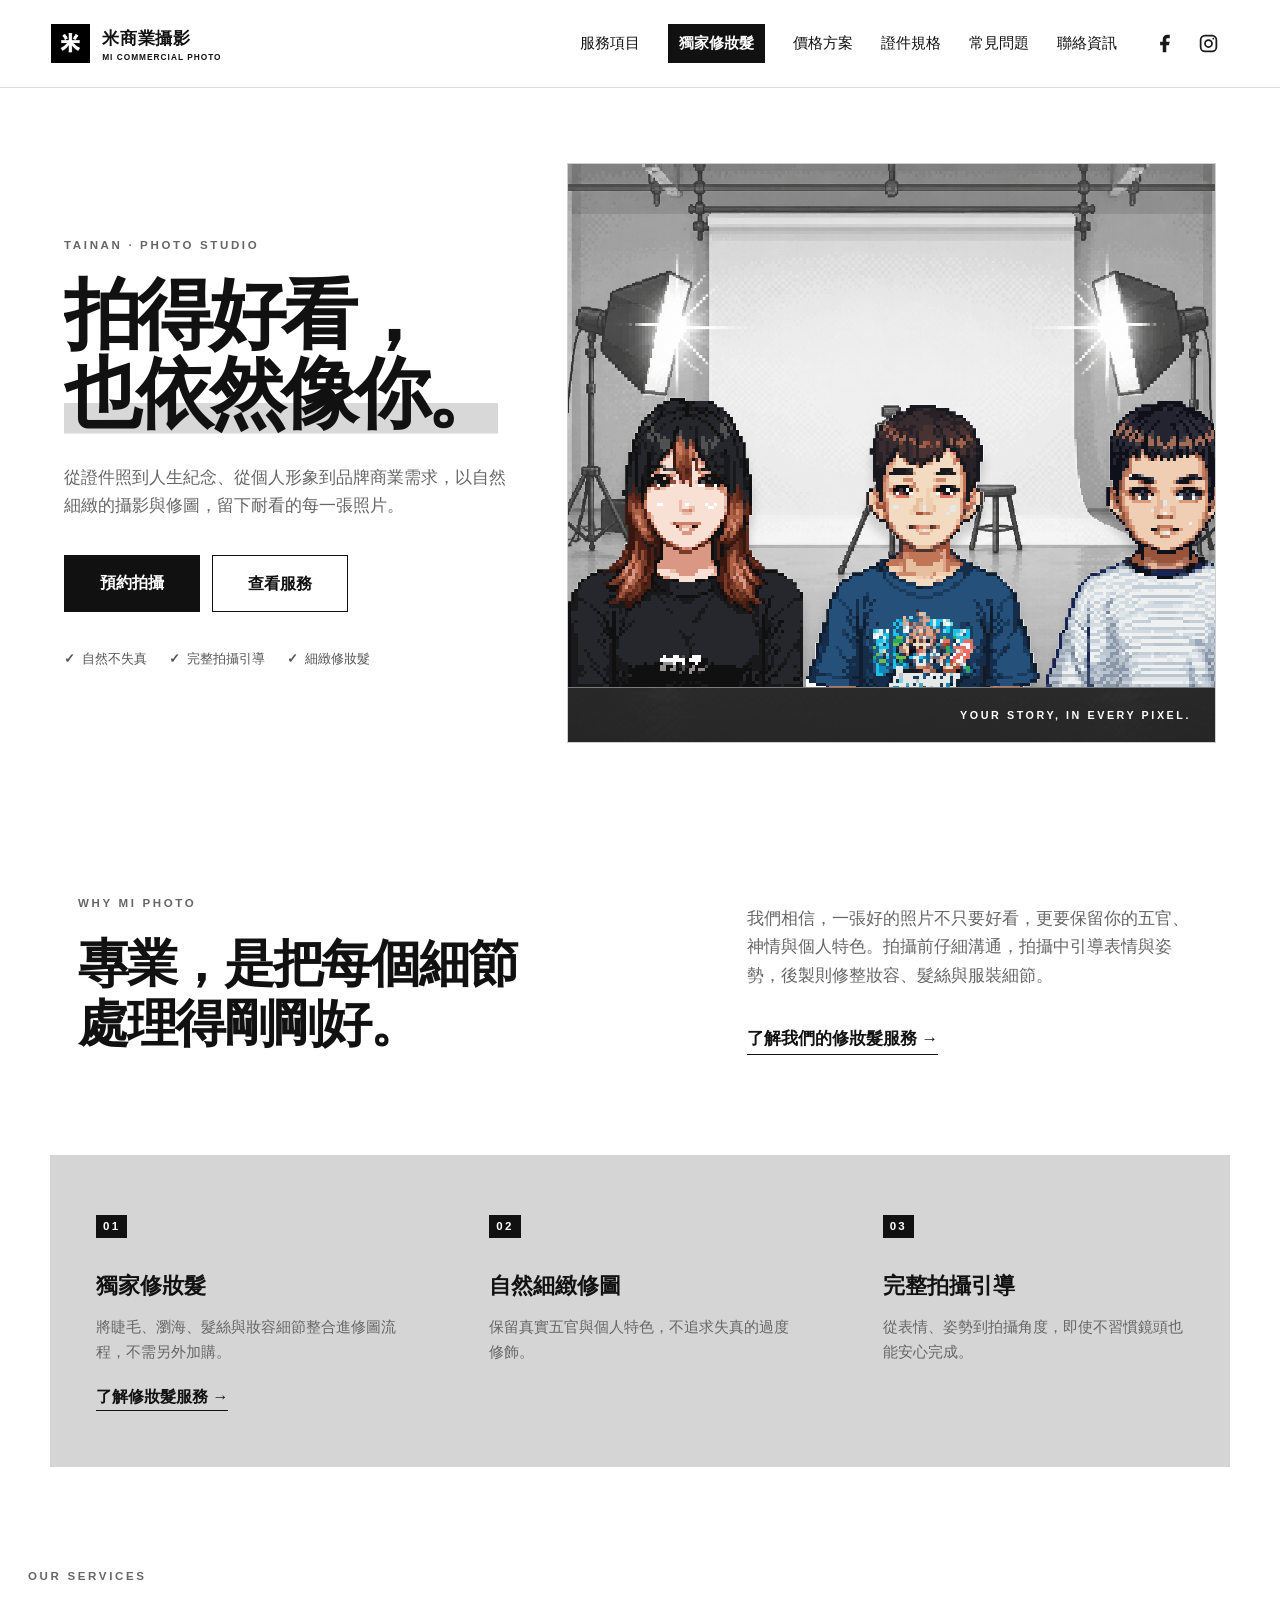
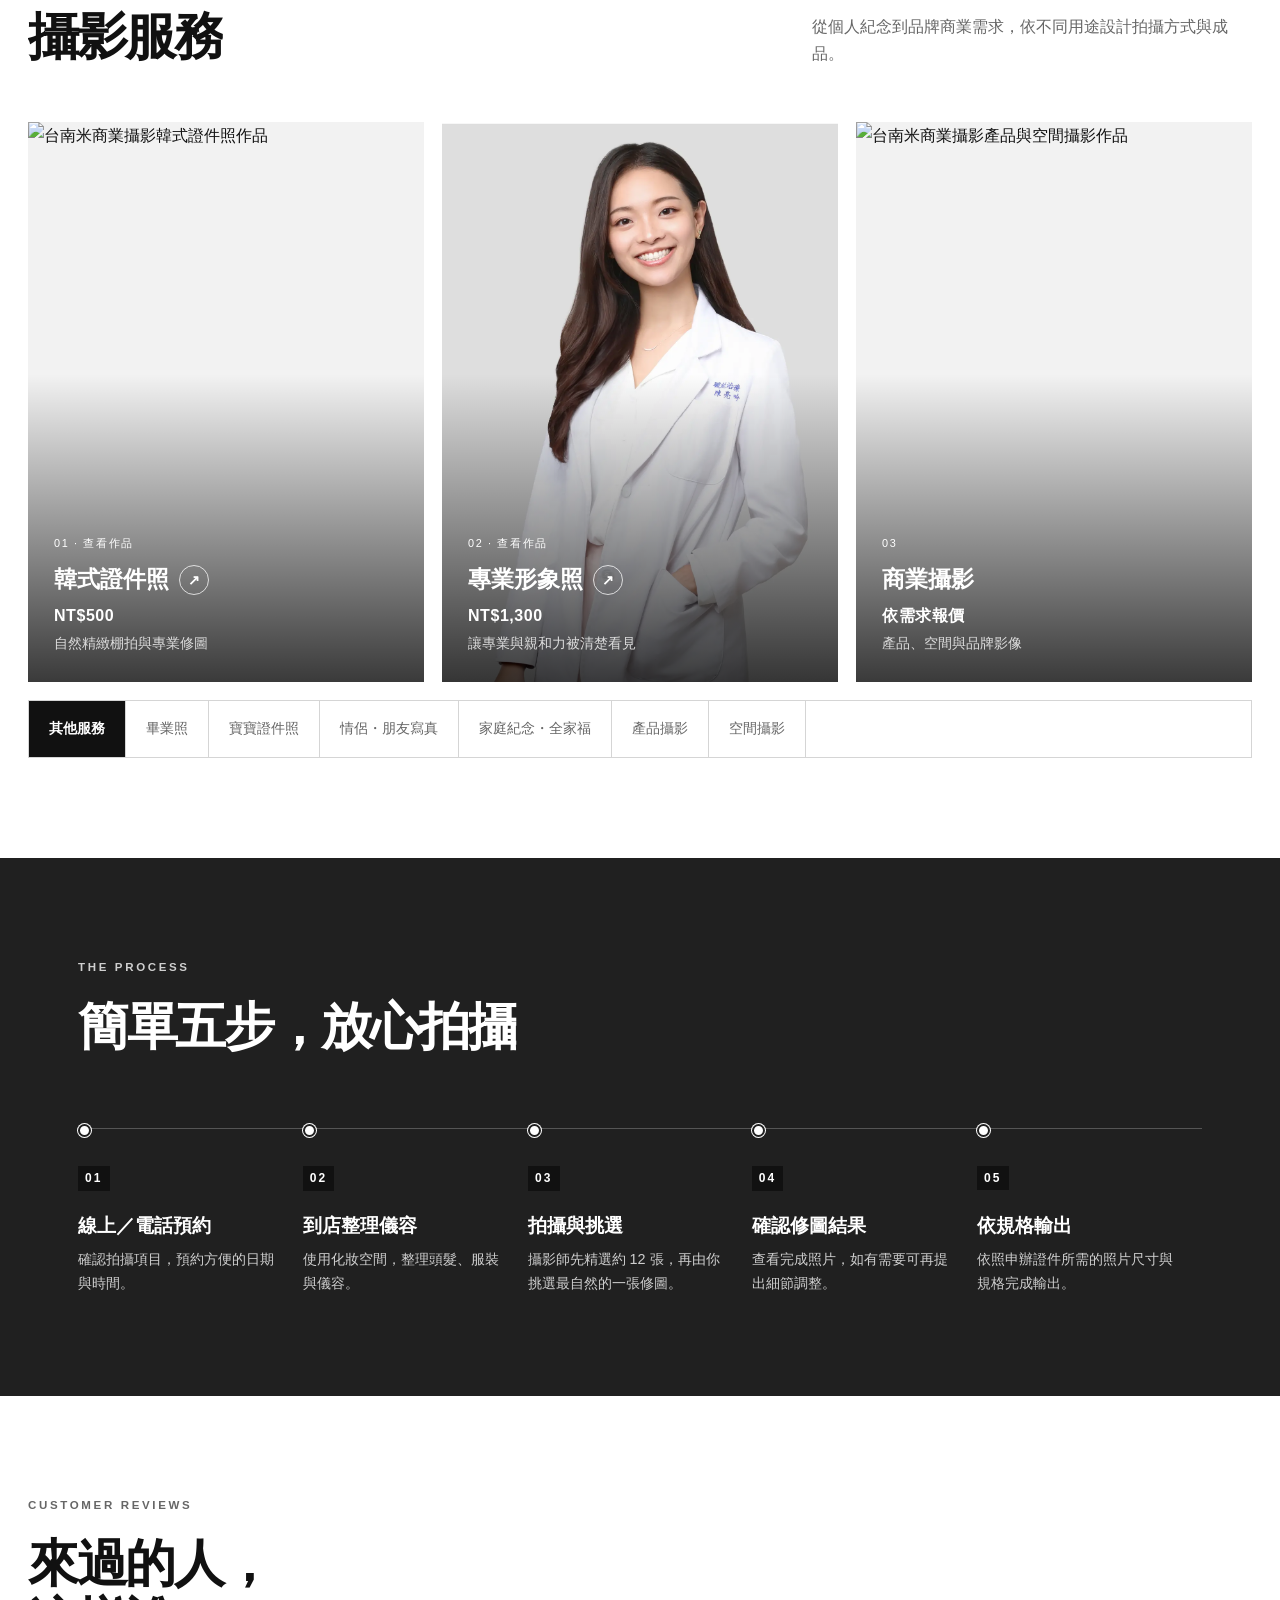
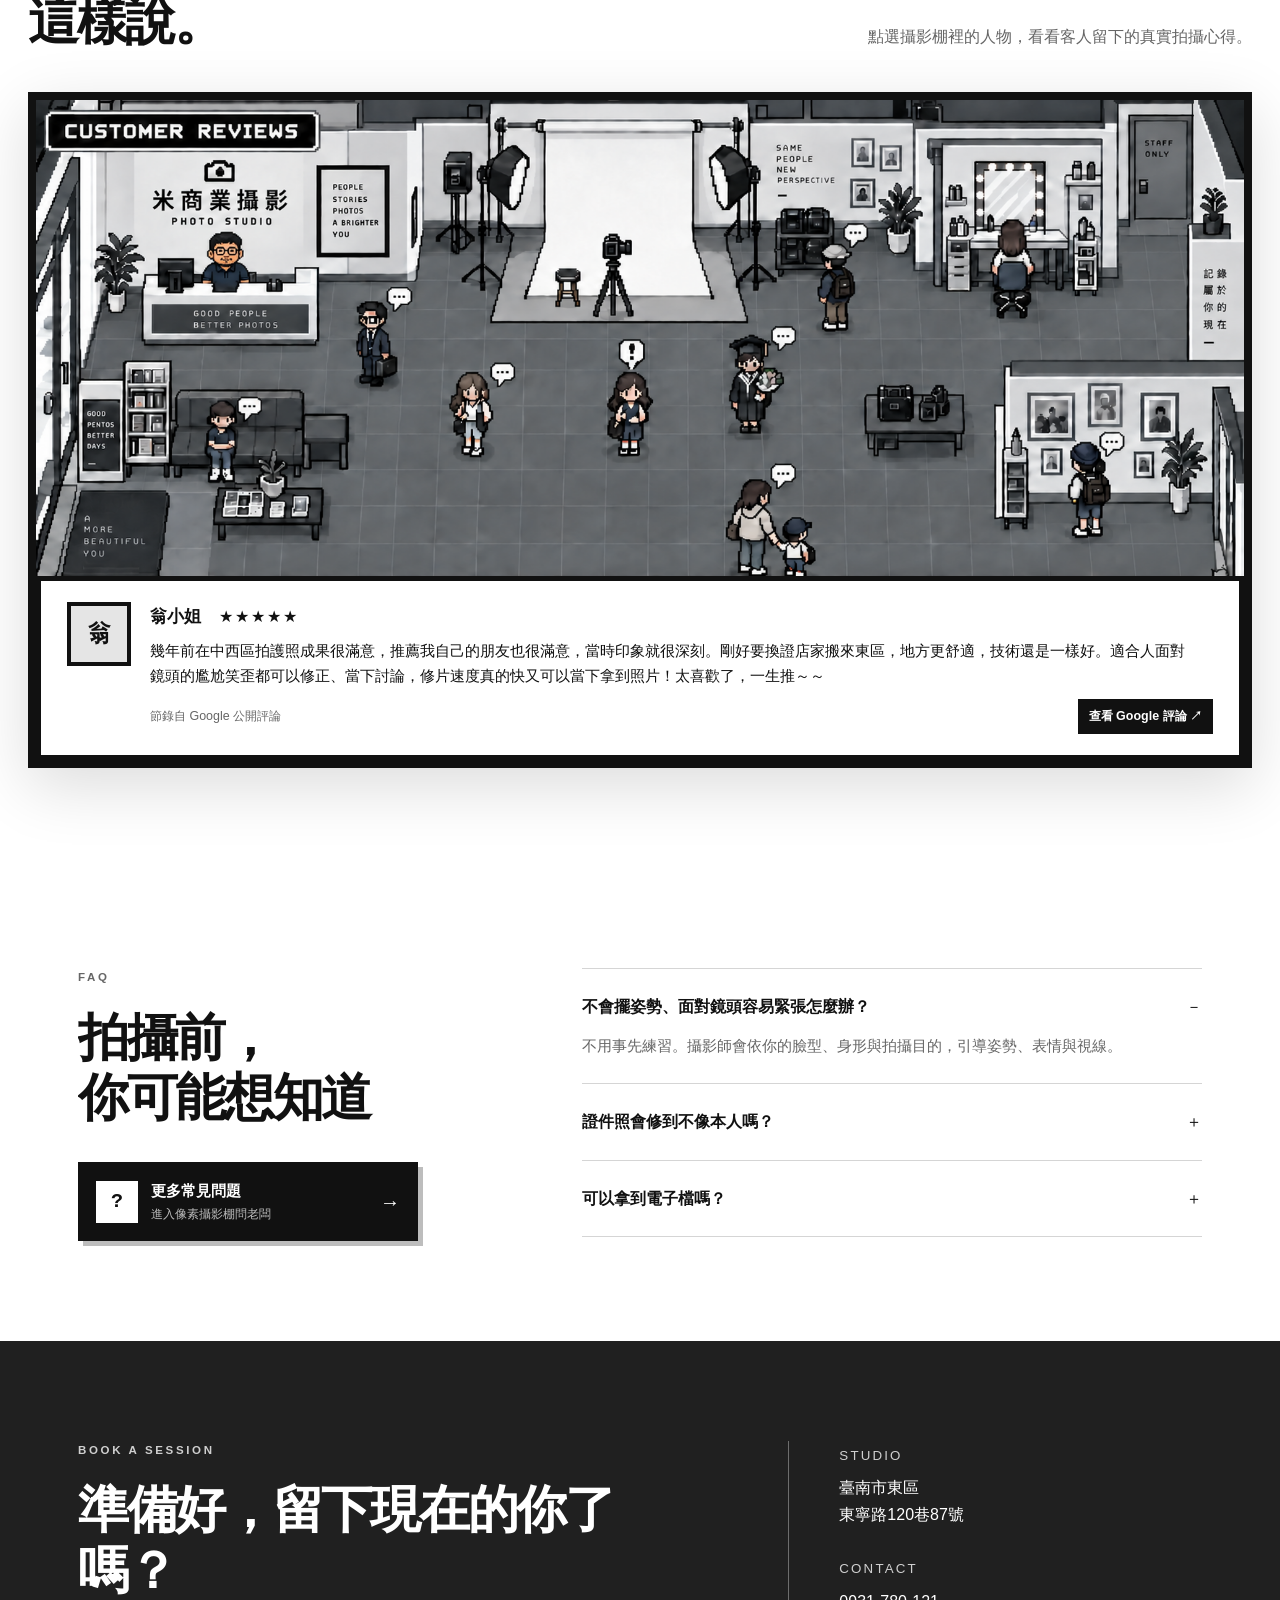
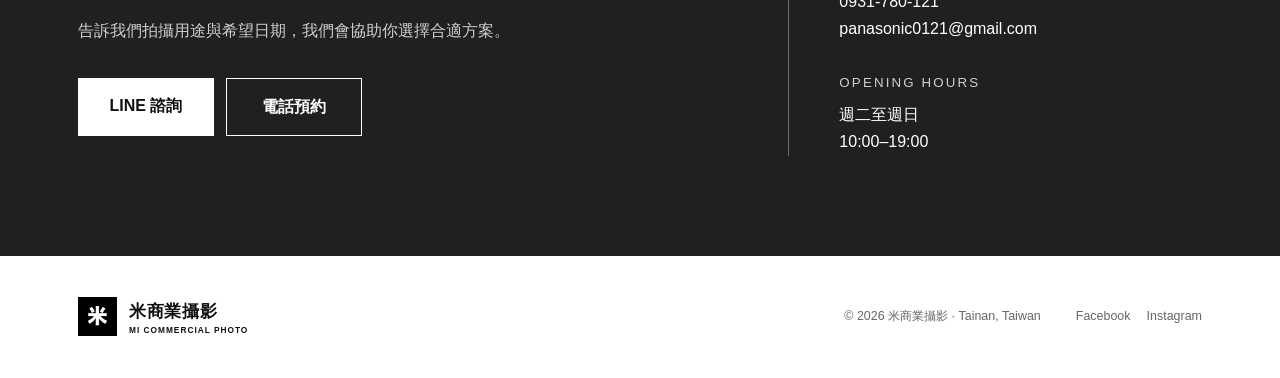
==== commit 2be6a441: "Update site content, motion and Korean ID photo SEO" ====
--- a/index.html
+++ b/index.html
@@ -110,9 +110,9 @@
     <section class="services section" id="services">
       <div class="section-head"><div><p class="eyebrow">OUR SERVICES</p><h2>攝影服務</h2></div><p>從個人紀念到品牌商業需求，依不同用途設計拍攝方式與成品。</p></div>
       <div class="featured-services">
-        <a class="service-card service-link" id="portrait" href="korean-id-photo/" aria-label="查看韓式證件照作品"><img src="https://static.wixstatic.com/media/da6a0c_20ff0517dbc24284b5ea50c1280333aa~mv2.jpg/v1/fill/w_900,h_1100,al_c,q_88/20250417_edited.jpg" alt="台南米商業攝影韓式證件照作品" loading="lazy" decoding="async"><div><span>01 · 查看作品</span><h3>韓式證件照 <b aria-hidden="true">↗</b></h3><p>自然精緻棚拍與專業修圖</p></div></a>
-        <a class="service-card service-link" href="professional-portrait/" aria-label="查看專業形象照作品"><img class="professional-photo" src="images/professional-portraits/0626-1.webp" alt="台南米商業攝影專業形象照作品" loading="lazy" decoding="async"><div><span>02 · 查看作品</span><h3>專業形象照 <b aria-hidden="true">↗</b></h3><p>讓專業與親和力被清楚看見</p></div></a>
-        <article class="service-card" id="commercial"><img src="https://static.wixstatic.com/media/da6a0c_0603d3b55e7e4c92af5e0aa4b89692a9~mv2.jpg/v1/fill/w_1000,h_750,al_c,q_88/2025092255766.jpg" alt="台南米商業攝影產品與空間攝影作品" loading="lazy" decoding="async"><div><span>03</span><h3>商業攝影</h3><p>產品、空間與品牌影像</p></div></article>
+        <a class="service-card service-link" id="portrait" href="korean-id-photo/" aria-label="查看韓式證件照作品，費用新台幣五百元"><img src="https://static.wixstatic.com/media/da6a0c_20ff0517dbc24284b5ea50c1280333aa~mv2.jpg/v1/fill/w_900,h_1100,al_c,q_88/20250417_edited.jpg" alt="台南米商業攝影韓式證件照作品" loading="lazy" decoding="async"><div><span>01 · 查看作品</span><h3>韓式證件照 <b aria-hidden="true">↗</b></h3><p class="service-price">NT$500</p><p>自然精緻棚拍與專業修圖</p></div></a>
+        <a class="service-card service-link" href="professional-portrait/" aria-label="查看專業形象照作品，費用新台幣一千三百元"><img class="professional-photo" src="images/professional-portraits/0626-1.webp" alt="台南米商業攝影專業形象照作品" loading="lazy" decoding="async"><div><span>02 · 查看作品</span><h3>專業形象照 <b aria-hidden="true">↗</b></h3><p class="service-price">NT$1,300</p><p>讓專業與親和力被清楚看見</p></div></a>
+        <article class="service-card" id="commercial"><img src="https://static.wixstatic.com/media/da6a0c_0603d3b55e7e4c92af5e0aa4b89692a9~mv2.jpg/v1/fill/w_1000,h_750,al_c,q_88/2025092255766.jpg" alt="台南米商業攝影產品與空間攝影作品" loading="lazy" decoding="async"><div><span>03</span><h3>商業攝影</h3><p class="service-price">依需求報價</p><p>產品、空間與品牌影像</p></div></article>
       </div>
       <div class="service-shortcuts" aria-label="其他攝影服務">
         <p>其他服務</p><span>畢業照</span><span>寶寶證件照</span><span>情侶・朋友寫真</span><span>家庭紀念・全家福</span><span>產品攝影</span><span>空間攝影</span>
--- a/styles.css
+++ b/styles.css
@@ -4,6 +4,7 @@
 
 .reviews{max-width:1320px}.reviews-heading{display:flex;justify-content:space-between;align-items:end;gap:48px;margin-bottom:42px}.reviews-heading h2{font-size:clamp(2.1rem,4vw,4rem);line-height:1.12;letter-spacing:-.045em;margin:0}.reviews-heading>p{max-width:430px;color:var(--muted);margin:0}.review-game{background:#111;color:#fff;border:8px solid #111;box-shadow:0 18px 60px rgba(0,0,0,.14)}.review-scene{position:relative;overflow:hidden;aspect-ratio:1672/659;background:#30343a}.review-scene>img{width:100%;height:auto}.review-npc{position:absolute;width:6%;height:21%;min-width:24px;min-height:24px;padding:0;border:0;background:transparent;color:inherit;cursor:pointer;transform:translate(-50%,-50%);z-index:2;-webkit-tap-highlight-color:transparent}.review-npc:hover,.review-npc.active{background:transparent;box-shadow:none}.review-npc:focus-visible{outline:2px dashed #fff;outline-offset:2px}.npc-1{left:15.4%;top:71.5%}.npc-2{left:59.5%;top:89%;height:21%;width:6%}.npc-3{left:36%;top:66%}.npc-4{left:49%;top:66%}.npc-5{left:59.2%;top:59%}.npc-6{left:66.3%;top:40%}.npc-7{left:87.5%;top:81%}.review-dialog{background:#fff;color:#111;border:5px solid #111;outline:4px solid #fff;outline-offset:-9px;margin:0;min-height:230px;padding:30px 34px;display:grid;grid-template-columns:84px 1fr;gap:25px}.review-avatar{width:84px;height:84px;border:4px solid #111;display:grid;place-items:center;background:#e5e5e5;font-size:2rem;font-weight:900}.review-meta{display:flex;align-items:center;gap:18px;flex-wrap:wrap}.review-meta h3{margin:0;font-size:1.25rem}.review-stars{letter-spacing:.13em;font-size:1rem}.review-text{font-size:1rem;line-height:1.8;margin:12px 0 16px;max-width:1040px}.review-source{display:flex;align-items:center;justify-content:space-between;gap:20px;color:#666;font-size:.78rem}.review-source a{background:#111;color:#fff;padding:8px 13px;font-weight:700}.review-tabs{display:flex;gap:8px;overflow-x:auto;padding:14px;background:#111;scrollbar-width:thin}.review-tabs button{border:1px solid #666;background:#222;color:#fff;padding:9px 14px;white-space:nowrap;cursor:pointer;font:700 .82rem inherit}.review-tabs button.active,.review-tabs button:hover,.review-tabs button:focus-visible{background:#fff;color:#111;border-color:#fff}
 .featured-services{display:grid;grid-template-columns:repeat(3,1fr);gap:18px}.featured-services .service-card{min-height:560px}.service-shortcuts{margin-top:18px;border:1px solid var(--line);display:flex;align-items:center;gap:0;flex-wrap:wrap}.service-shortcuts p,.service-shortcuts span{margin:0;padding:16px 20px;border-right:1px solid var(--line);font-size:.86rem}.service-shortcuts p{font-weight:900;background:var(--ink);color:#fff}.service-shortcuts span{color:var(--muted)}.review-dialog{min-height:0;padding:21px 26px;grid-template-columns:64px 1fr;gap:19px}.review-avatar{width:64px;height:64px;font-size:1.45rem}.review-meta h3{font-size:1.08rem}.review-text{font-size:.92rem;line-height:1.65;margin:8px 0 11px;display:-webkit-box;-webkit-box-orient:vertical;-webkit-line-clamp:4;overflow:hidden}.review-source a{padding:7px 11px}
+.featured-services .service-card .service-price{margin:1px 0 6px;color:#fff;font-size:1rem;font-weight:900;line-height:1.35;letter-spacing:.035em;font-variant-numeric:tabular-nums}
 @media(max-width:900px){.reviews-heading{align-items:start}.featured-services{grid-template-columns:1fr}.featured-services .service-card{min-height:480px}.review-dialog{grid-template-columns:58px 1fr}.review-avatar{width:58px;height:58px;font-size:1.35rem}}
 @media(max-width:600px){.reviews-heading{display:block}.reviews-heading>p{margin-top:16px}.service-shortcuts{display:grid;grid-template-columns:1fr 1fr}.service-shortcuts p{grid-column:1/-1}.service-shortcuts p,.service-shortcuts span{border-bottom:1px solid var(--line)}.review-game{margin-left:-12px;margin-right:-12px;border-width:5px}.review-scene{aspect-ratio:1672/659}.review-scene>img{width:100%;height:auto;transform:none}.review-npc{display:block}.review-dialog{display:block;min-height:0;padding:19px 18px}.review-avatar{width:48px;height:48px;font-size:1.1rem;margin-bottom:10px}.review-text{font-size:.88rem;line-height:1.6;-webkit-line-clamp:5}.review-source{align-items:flex-start;flex-direction:column}.review-source a{width:100%;text-align:center}}
 
